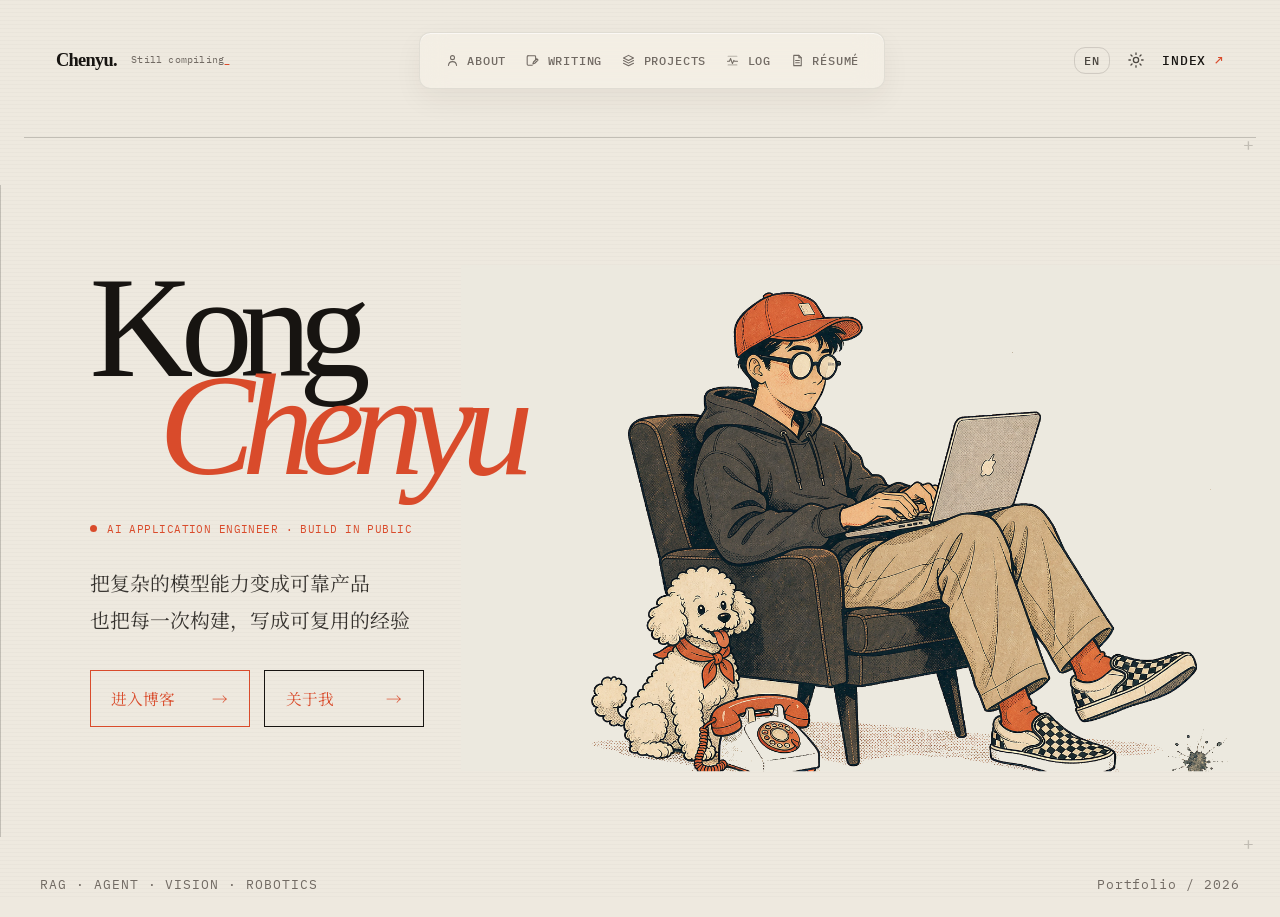
==== index.html @ 991ab4fb "feat: move avatar to home, unify hero bg, drop particle fx, list all 16 projects - 2D/3D avatar move" ====
<!DOCTYPE html>
<html lang="zh-CN">
<head>
<meta charset="UTF-8">
<meta name="viewport" content="width=device-width">
<meta name="description" content="孔晨宇 的个人技术博客，记录 AI 应用、RAG、Agent 与持续构建。">
<meta name="theme-color" content="#eee9df" media="(prefers-color-scheme: light)">
<meta name="theme-color" content="#171411" media="(prefers-color-scheme: dark)">
<link rel="icon" href="favicon.svg" type="image/svg+xml">
<script>
  (function () {
    var s = null; try { s = localStorage.getItem("vc-theme"); } catch (e) {}
    var t = s || (matchMedia("(prefers-color-scheme: dark)").matches ? "dark" : "light");
    document.documentElement.dataset.theme = t;
  })();
</script>
<link rel="stylesheet" href="assets/css/style.css">
<title>Chenyu Kong's Personal Blog</title>
</head>
<body class="portal-body">
<main id="main-content" class="site-main portal-main">
  <section class="cover" data-cover aria-labelledby="cover-title">
    <header class="cover-header">
      <div class="cover-identity"><a class="cover-logo" href="index.html" aria-label="孔晨宇 封面">Chenyu.</a><span class="nav-status">Still compiling<span class="trace-cursor" aria-hidden="true">_</span></span></div>
      <nav class="cover-nav nav-tray" aria-label="封面导航">
        <a href="about.html"><svg width="15" height="15" viewBox="0 0 24 24" fill="none"><circle cx="12" cy="7.4" r="3.2" stroke="currentColor" stroke-width="1.7"></circle><path d="M5.5 20c.4-4 2.5-6.2 6.5-6.2s6.1 2.2 6.5 6.2" stroke="currentColor" stroke-width="1.7" stroke-linecap="round"></path></svg><span>About</span></a>
        <a href="writing.html"><svg width="15" height="15" viewBox="0 0 24 24" fill="none"><path d="M5 4.5h10.5A1.5 1.5 0 0 1 17 6v4.5" stroke="currentColor" stroke-width="1.7" stroke-linecap="round"></path><path d="M5 4.5A1.5 1.5 0 0 0 3.5 6v12A1.5 1.5 0 0 0 5 19.5h6.5" stroke="currentColor" stroke-width="1.7" stroke-linecap="round"></path><path d="m12.5 17.7 1.1-3.3 5.2-5.2 2 2-5.2 5.2Z" stroke="currentColor" stroke-width="1.7" stroke-linejoin="round"></path></svg><span>Writing</span></a>
        <a href="projects.html"><svg width="15" height="15" viewBox="0 0 24 24" fill="none"><path d="m12 3.8 8 4.1-8 4.1-8-4.1Z" stroke="currentColor" stroke-width="1.7" stroke-linejoin="round"></path><path d="m4 12.1 8 4.1 8-4.1M4 16.3l8 4 8-4" stroke="currentColor" stroke-width="1.7" stroke-linecap="round" stroke-linejoin="round"></path></svg><span>Projects</span></a>
        <a href="log.html"><svg width="15" height="15" viewBox="0 0 24 24" fill="none"><path d="M4 13.2h3.2l1.7-4.4 3 8.2 2.2-5.2 1.2 1.4H20" stroke="currentColor" stroke-width="1.7" stroke-linecap="round" stroke-linejoin="round"></path><path d="M5 5.2h14M5 19h14" stroke="currentColor" stroke-width="1.7" stroke-linecap="round" opacity=".45"></path></svg><span>Log</span></a>
        <a href="resume.html"><svg class="nav-icon" width="18" height="18" viewBox="0 0 24 24" fill="none"><path d="M6 3.8h8.2l3.8 3.8v12.6H6Z" stroke="currentColor" stroke-width="1.7" stroke-linejoin="round"></path><path d="M14.2 3.8v3.8H18M9 12h6M9 15.5h6" stroke="currentColor" stroke-width="1.7" stroke-linecap="round" stroke-linejoin="round"></path></svg><span>Résumé</span></a>
      </nav>
      <div class="cover-tools">
        <button class="lang-toggle" type="button" data-lang-toggle aria-label="切换语言">EN</button>
        <button class="icon-button theme-toggle" type="button" aria-label="切换深色主题" title="切换主题"><svg class="theme-icon-light" width="18" height="18" viewBox="0 0 24 24" fill="none"><circle cx="12" cy="12" r="3.5" stroke="currentColor" stroke-width="1.7"></circle><path d="M12 2.5v2M12 19.5v2M21.5 12h-2M4.5 12h-2M18.72 5.28l-1.42 1.42M6.7 17.3l-1.42 1.42M18.72 18.72l-1.42-1.42M6.7 6.7 5.28 5.28" stroke="currentColor" stroke-width="1.7" stroke-linecap="round"></path></svg><svg class="theme-icon-dark" width="18" height="18" viewBox="0 0 24 24" fill="none"><path d="M20 15.5A8 8 0 0 1 8.5 4 8.2 8.2 0 1 0 20 15.5Z" stroke="currentColor" stroke-width="1.7" stroke-linejoin="round"></path></svg></button>
        <a class="cover-menu" href="home.html">Index <span aria-hidden="true">↗</span></a>
      </div>
    </header>
    <main class="cover-stage">
      <span class="cover-rule rule-left" aria-hidden="true"></span>
      <span class="cover-rule rule-top" aria-hidden="true"></span>
      <span class="cover-cross cross-top" aria-hidden="true">+</span>
      <span class="cover-cross cross-bottom" aria-hidden="true">+</span>
      <div class="cover-copy">
        <h1 id="cover-title">Kong<br><em>Chenyu</em></h1>
        <p class="cover-role"><span aria-hidden="true"></span>AI application engineer · build in public</p>
        <p class="cover-statement"><span data-i18n="cover_statement_1">把复杂的模型能力变成可靠产品</span><br><span data-i18n="cover_statement_2">也把每一次构建，写成可复用的经验</span></p>
        <div class="cover-actions">
          <a class="cover-button cover-button-primary" href="home.html" data-enter><span data-i18n="cover_enter">进入博客</span> <span aria-hidden="true">→</span></a>
          <a class="cover-button" href="about.html"><span data-i18n="cover_about">关于我</span> <span aria-hidden="true">→</span></a>
        </div>
      </div>
      <div class="cover-portrait" aria-hidden="true">
        <img class="portrait-source" src="assets/img/hero-illustration.png" width="1536" height="934" loading="eager" decoding="async" fetchpriority="high" alt="">
      </div>
      <p class="cover-footnote">RAG · AGENT · VISION · ROBOTICS</p>
      <p class="cover-edition">Portfolio / 2026</p>
    </main>
    <div class="cover-transition" aria-hidden="true"></div>
  </section>
</main>
<script src="assets/js/i18n.js"></script>
<script src="assets/js/main.js"></script>
</body>
</html>
---- assets/css/style.css ----
/* ==========================================================================
   Personal Blog — 复刻自 Astro 个人博客（真实 token 精确对齐）
   ========================================================================== */

/* ---------- 字体 ---------- */
@import url('https://fonts.loli.net/css2?family=IBM+Plex+Mono:wght@400;500;700&family=Noto+Serif+SC:wght@400;600;700;900&family=Noto+Sans+SC:wght@400;500;700;900&display=swap');

/* ---------- Design tokens ---------- */
:root {
  color-scheme: light;
  --paper: #eee9df;
  --paper-strong: #f6f1e8;
  --surface: #f6f1e8a8;
  --surface-solid: #f6f1e8;
  --ink: #171411;
  --ink-soft: #4c4741;
  --muted: #716a63;
  --line: #17141124;
  --line-strong: #17141152;
  --signal: #d94b2b;
  --signal-soft: #d94b2b1a;
  --trace: #d94b2b;
  --trace-soft: #d94b2b1f;
  --nav-bg: #eee9dfe0;
  --shadow: 0 24px 70px #30241b1c;
  --shadow-soft: 0 10px 32px #30241b12;
  --font-display: "Source Han Serif SC", "Noto Serif SC", "Noto Serif CJK SC", "Songti SC", "SimSun", serif;
  --font-body: "Source Han Sans SC", "Noto Sans SC", "Noto Sans CJK SC", "PingFang SC", "Microsoft YaHei", sans-serif;
  --font-mono: "IBM Plex Mono", "SFMono-Regular", Consolas, "Courier New", monospace;
  --font-didone: Didot, "Bodoni 72", "Bodoni MT", Georgia, "Times New Roman", serif;
  --max-width: 76rem;
  --content-width: 46rem;
}

[data-theme="dark"] {
  color-scheme: dark;
  --paper: #171411;
  --paper-strong: #201c18;
  --surface: #241f1bb8;
  --surface-solid: #211d19;
  --ink: #eee9df;
  --ink-soft: #d0c7bc;
  --muted: #a69c92;
  --line: #eee9df24;
  --line-strong: #eee9df4d;
  --signal: #ef6748;
  --signal-soft: #ef674821;
  --trace: #ef6748;
  --trace-soft: #ef67481f;
  --nav-bg: #171411e0;
  --shadow: 0 28px 90px #0000004d;
  --shadow-soft: 0 12px 38px #0003;
}

/* ---------- Reset / base ---------- */
*, *::before, *::after { box-sizing: border-box; margin: 0; padding: 0; }
html { scroll-behavior: smooth; }
body {
  background: var(--paper);
  color: var(--ink);
  font-family: var(--font-body);
  font-size: 16px;
  line-height: 1.7;
  -webkit-font-smoothing: antialiased;
  text-rendering: optimizeLegibility;
  transition: background-color .35s ease, color .35s ease;
}
h1, h2, h3, h4, h5, h6 { font-size: inherit; font-weight: inherit; }
a { color: inherit; text-decoration: none; }
img { max-width: 100%; display: block; }
button { font: inherit; background: none; border: 0; cursor: pointer; color: inherit; }
::selection { background: var(--signal); color: var(--paper-strong); }

.site-shell { width: min(calc(100% - 2.5rem), var(--max-width)); margin-inline: auto; }
.site-main { min-height: 70vh; }

/* 无障碍跳转 */
.skip-link {
  z-index: 100; color: var(--paper-strong); background: var(--ink);
  border-radius: 999px; padding: .65rem .9rem; position: fixed; top: .75rem; left: .75rem;
  transform: translateY(-160%);
}
.skip-link:focus { transform: translateY(0); }

/* ---------- 关键帧动画 ---------- */
@keyframes cursor-blink { 50% { opacity: 0; } }
@keyframes journal-pulse { 50% { box-shadow: 0 0 0 .35rem var(--signal-soft); } }
@keyframes search-materialize { 0% { opacity: 0; transform: translateY(-.75rem) scale(.985); } }
@keyframes search-backdrop-in { 0% { opacity: 0; } }
@keyframes trace-flow { to { stroke-dashoffset: -1px; } }

.trace-cursor { color: var(--trace); animation: 1.1s steps(2, jump-none) infinite cursor-blink; }
.status-dot { background: var(--trace); width: .45rem; height: .45rem; box-shadow: 0 0 0 .28rem var(--trace-soft); border-radius: 50%; }

/* ==========================================================================
   头部导航
   ========================================================================== */
.site-header {
  z-index: 40; padding: .8rem 0; position: sticky; top: 0;
  background: var(--nav-bg);
  backdrop-filter: blur(18px) saturate(150%);
  -webkit-backdrop-filter: blur(18px) saturate(150%);
  border-bottom: 1px solid var(--line);
}
.header-inner { display: flex; align-items: center; justify-content: space-between; gap: 1rem; }

.brand { display: flex; align-items: center; gap: 0; min-width: 0; }
.brand-name {
  color: var(--ink); letter-spacing: -.04em; font-family: Georgia, "Times New Roman", serif;
  font-size: 1.15rem; font-weight: 700; white-space: nowrap;
}
.brand-name .dot { color: var(--signal); }
.brand-meta { border-left: 1px solid var(--line-strong); gap: .08rem; padding-left: .9rem; display: grid; min-width: 0; }
.brand-role { color: var(--ink-soft); font-family: var(--font-mono); font-size: .6rem; letter-spacing: .08em; text-transform: uppercase; }
.nav-status { color: var(--muted); font-family: var(--font-mono); font-size: .62rem; letter-spacing: .02em; }

.nav-tray {
  backdrop-filter: blur(14px) saturate(120%);
  background: #f6f1e8a8;
  border: 1px solid #17141114;
  border-radius: 1.05rem;
  padding: .32rem;
  box-shadow: 0 .65rem 1.8rem #30241b0e, inset 0 1px #ffffff94;
  display: flex;
}
[data-theme="dark"] .nav-tray { background: #201c18c2; border-color: #eee9df14; box-shadow: 0 .75rem 2rem #00000038, inset 0 1px #eee9df0a; }

.desktop-nav { font-family: var(--font-mono); letter-spacing: .065em; text-transform: uppercase; font-size: .9rem; font-weight: 500; }
.desktop-nav a {
  color: var(--ink-soft); border-radius: .65rem; padding: .55rem .68rem; font-size: .8rem;
  line-height: 1; transition: color .18s, background .18s;
  display: inline-flex; align-items: center; gap: .45rem;
}
.desktop-nav a svg { width: 15px; height: 15px; }
.desktop-nav a:hover, .desktop-nav a[aria-current="page"] { color: var(--ink); background: var(--signal-soft); }
[data-theme="dark"] .desktop-nav a:hover, [data-theme="dark"] .desktop-nav a[aria-current="page"] { background: #eee9df14; }

.header-actions { display: flex; align-items: center; gap: .45rem; }
.icon-button {
  width: 2.35rem; height: 2.35rem; color: var(--ink-soft); cursor: pointer; background: 0 0;
  border: 0; border-radius: .72rem; place-items: center; padding: 0;
  transition: color .18s, background .18s, transform .12s; display: grid;
}
.icon-button:hover { color: var(--signal); }
.icon-button:active { transform: scale(.93); }
.icon-button svg { width: 18px; height: 18px; }
.theme-toggle .theme-icon-dark { display: none; }
[data-theme="dark"] .theme-toggle .theme-icon-light { display: none; }
[data-theme="dark"] .theme-toggle .theme-icon-dark { display: block; }

.resume-link {
  color: var(--paper-strong); background: var(--ink); font-family: var(--font-mono);
  border-radius: .7rem; padding: .55rem .78rem; font-size: .72rem; line-height: 1;
  transition: background .18s, transform .12s; white-space: nowrap;
}
.resume-link:hover { transform: translateY(-1px); }
.resume-link .arr { color: var(--signal); }

/* 移动端菜单 */
.mobile-menu { display: none; position: relative; }
.mobile-menu summary {
  width: 2.75rem; height: 2.75rem; color: var(--ink-soft); cursor: pointer;
  border-radius: .72rem; place-items: center; list-style: none; display: grid;
}
.mobile-menu summary::-webkit-details-marker { display: none; }
.mobile-menu nav {
  border: 1px solid var(--line); background: var(--paper-strong); border-radius: 1rem;
  gap: .2rem; width: 13rem; padding: .55rem; display: grid;
  position: absolute; top: calc(100% + .8rem); right: 0; box-shadow: var(--shadow);
  backdrop-filter: blur(24px) saturate(115%);
}
.mobile-menu nav a { color: var(--ink-soft); border-radius: .6rem; padding: .7rem .8rem; font-size: .84rem; font-family: var(--font-mono); }
.mobile-menu nav a:hover, .mobile-menu nav a[aria-current="page"] { color: var(--signal); background: var(--signal-soft); }

/* ==========================================================================
   封面页（首页 /）
   ========================================================================== */
.cover {
  --cover-paper: #eee9df; --cover-ink: #171411; --cover-muted: #716a63;
  --cover-line: #17141133; --cover-accent: #d94b2b;
  background: repeating-linear-gradient(0deg, #17141105 0 1px, transparent 1px 4px), var(--cover-paper);
  position: relative; min-height: calc(100vh - 4rem); overflow: hidden;
  transition: opacity .52s cubic-bezier(.2,.78,.2,1), transform .52s cubic-bezier(.2,.78,.2,1);
}
[data-theme="dark"] .cover {
  --cover-paper: #171411; --cover-ink: #eee9df; --cover-muted: #a89f95;
  --cover-line: #eee9df33; --cover-accent: #ef6748;
  background: repeating-linear-gradient(0deg, #eee9df05 0 1px, transparent 1px 4px), var(--cover-paper);
}
.cover.is-leaving { pointer-events: none; }
.cover-transition { z-index: 100; pointer-events: none; background: var(--cover-paper); position: fixed; inset: 0; transform: translateY(100%); }
.cover.is-leaving .cover-transition { transition: transform .5s cubic-bezier(.76, 0, .24, 1); transform: translateY(0); }
.cover.is-leaving .cover-copy, .cover.is-leaving .cover-portrait { opacity: .55; transition: opacity .26s, transform .4s cubic-bezier(.2, .8, .2, 1); transform: translateY(-.4rem); }
.cover.is-leaving .cover-portrait { transform: translateY(calc(-47% - .4rem)); }

.cover-header {
  max-width: var(--max-width); margin: 0 auto; padding: 2rem 1.5rem 0;
  display: flex; align-items: center; justify-content: space-between; gap: 1.5rem;
}
.cover-identity { display: flex; align-items: center; gap: .9rem; }
.cover-logo { letter-spacing: -.04em; font-family: Georgia, "Times New Roman", serif; font-size: 1.15rem; font-weight: 700; }
.cover-logo .dot { color: var(--cover-accent); }
.cover-nav { font-family: var(--font-mono); }
.cover-nav.nav-tray { min-height: 2.75rem; color: var(--cover-muted); border-radius: .72rem; padding: .55rem clamp(.72rem, 1.2vw, 1rem); }
.cover-nav a {
  color: var(--cover-muted); border-radius: .6rem; padding: .5rem .6rem; font-size: .78rem;
  letter-spacing: .065em; text-transform: uppercase; font-weight: 500;
  display: inline-flex; align-items: center; gap: .45rem; transition: color .16s;
}
.cover-nav a:hover { color: var(--cover-accent); }
.cover-nav .nav-icon { width: 15px; height: 15px; }

.cover-tools { display: flex; align-items: center; gap: .45rem; }
.cover-menu { color: var(--cover-ink); font-family: var(--font-mono); font-size: .8rem; letter-spacing: .065em; text-transform: uppercase; font-weight: 500; }
.cover-menu span { color: var(--cover-accent); }

.cover-stage {
  isolation: isolate; grid-template-columns: minmax(0, .9fr) minmax(26rem, 1.1fr); align-items: center;
  min-height: calc(100svh - 4.5rem); padding: clamp(2.5rem, 5vh, 4.5rem) clamp(1.25rem, 7vw, 7rem);
  display: grid; position: relative;
}

/* 装饰线 + 十字 */
.cover-rule { position: absolute; background: var(--cover-line); }
.cover-rule.rule-left { left: 0; top: 6rem; bottom: 5rem; width: 1px; }
.cover-rule.rule-top { top: 3rem; left: 1.5rem; right: 1.5rem; height: 1px; }
.cover-cross { position: absolute; color: var(--cover-line); font-family: var(--font-mono); font-size: 1.1rem; }
.cover-cross.cross-top { top: 2.6rem; right: 1.6rem; }
.cover-cross.cross-bottom { bottom: 3.6rem; right: 1.6rem; }

.cover-copy { position: relative; z-index: 2; }
.cover-copy h1 {
  letter-spacing: -.09em; margin: 0; font-family: var(--font-didone);
  font-size: clamp(5.5rem, 18vw, 9rem); font-weight: 400; line-height: .68;
}
.cover-copy h1 em { color: var(--cover-accent); margin-left: .48em; font-style: italic; font-weight: 400; display: inline-block; }
.cover-role {
  color: var(--cover-accent); font-family: var(--font-mono); letter-spacing: .04em; text-transform: uppercase;
  align-items: center; gap: .65rem; margin: clamp(2.5rem, 5vh, 4rem) 0 0;
  font-size: clamp(.58rem, .85vw, .72rem); display: flex;
}
.cover-role span { width: .45rem; height: .45rem; background: currentColor; border-radius: 50%; }
.cover-statement { color: var(--cover-ink); opacity: .86; font-family: var(--font-display); margin: clamp(1.4rem, 3vh, 2.25rem) 0 0; font-size: clamp(1.05rem, 1.55vw, 1.45rem); line-height: 1.85; }
.cover-actions { gap: .9rem; margin-top: clamp(1.6rem, 3.5vh, 2.5rem); display: flex; }
.cover-button {
  border: 1px solid var(--cover-ink); justify-content: space-between; align-items: center;
  gap: 1.5rem; min-width: 10rem; min-height: 3.55rem; padding: 0 1.3rem; display: inline-flex;
  font-family: var(--font-display); font-size: .98rem; transition: color .18s, background .18s, border-color .18s;
}
.cover-button span { color: var(--cover-accent); }
.cover-button-primary { border-color: var(--cover-accent); }
.cover-button:hover { background: var(--cover-accent); color: #fff; border-color: var(--cover-accent); }
.cover-button:hover span { color: #fff; }

.cover-portrait { z-index: 1; width: min(65vw, 74rem); position: absolute; top: 50%; right: -1%; transform: translateY(-47%); }
.portrait-2d { position: relative; }
.portrait-source { width: 100%; height: auto; display: block; }
.portrait-canvas { position: absolute; inset: 0; width: 100%; height: 100%; pointer-events: none; }

/* 3D 模式：9 帧角度序列堆叠 + 交叉淡入 */
.portrait-3d { position: relative; aspect-ratio: 1 / 1; display: none; }
.portrait-3d img { position: absolute; inset: 0; width: 100%; height: 100%; object-fit: contain; opacity: 0; mix-blend-mode: multiply; will-change: opacity, transform; }
[data-portrait].mode-3d .portrait-2d { display: none; }
[data-portrait].mode-3d .portrait-3d { display: block; }

/* 2D / 3D 切换按钮 */
.portrait-mode { position: absolute; top: -2.4rem; right: 0; display: flex; gap: .3rem; z-index: 6; }
.mode-btn {
  font-family: var(--font-mono); font-size: .68rem; letter-spacing: .08em; text-transform: uppercase;
  color: var(--muted); background: color-mix(in srgb, var(--paper-strong) 78%, transparent);
  border: 1px solid var(--line); border-radius: .5rem; padding: .34rem .62rem; cursor: pointer;
  backdrop-filter: blur(8px); transition: color .18s, background .18s, border-color .18s;
}
.mode-btn:hover { color: var(--signal); border-color: var(--signal); }
.mode-btn.is-active { color: var(--paper); background: var(--ink); border-color: var(--ink); }

[data-theme="dark"] .portrait-source, [data-theme="dark"] .portrait-3d img {
  filter: invert() hue-rotate(180deg) brightness(.94) saturate(.9); mix-blend-mode: screen;
}
[data-theme="dark"] .portrait-canvas {
  filter: invert() hue-rotate(180deg) brightness(.94) saturate(.9);
}

.cover-footnote {
  color: var(--cover-muted); font-family: var(--font-mono); letter-spacing: .075em; margin: 0;
  font-size: .8rem; position: absolute; bottom: 1.3rem; left: 2.5rem;
}
.cover-edition {
  color: var(--cover-muted); font-family: var(--font-mono); letter-spacing: .075em; margin: 0;
  font-size: .8rem; position: absolute; bottom: 1.3rem; right: 2.5rem;
}

/* ==========================================================================
   页面标题区（子页通用）
   ========================================================================== */
.page-hero { padding: 7rem 0 4rem; border-bottom: 1px solid var(--line-strong); }
.eyebrow {
  color: var(--ink-soft); font-family: var(--font-mono); letter-spacing: .08em; text-transform: uppercase;
  align-items: center; gap: .55rem; margin: 0; font-size: .75rem; font-weight: 500; display: inline-flex;
}
.eyebrow::before { content: ""; width: 1.4rem; height: 1px; background: var(--signal); }
.page-hero h1 {
  max-width: 15ch; letter-spacing: -.065em; margin: 1rem 0 1.5rem;
  font-family: var(--font-didone); font-weight: 400; font-size: clamp(3.5rem, 7.6vw, 7.25rem); line-height: .95;
}
.page-hero > p:last-child { max-width: 46rem; font-family: var(--font-display); font-size: clamp(1.05rem, 1.8vw, 1.35rem); line-height: 1.8; color: var(--ink-soft); }

.content-header h1 {
  max-width: 16ch; letter-spacing: -.065em; margin: 1rem 0 1.5rem;
  font-family: var(--font-didone); font-weight: 400; font-size: clamp(3.25rem, 7vw, 6.8rem); line-height: .96;
}

/* ==========================================================================
   列表区 / 筛选栏
   ========================================================================== */
.listing-section { padding: 3rem 0 7rem; }
.filter-bar { border-bottom: 1px solid var(--line-strong); flex-wrap: wrap; gap: 0; margin-bottom: 2.5rem; display: flex; }
.filter-button {
  border: 0; border-right: 1px solid var(--line); min-height: 2.75rem; color: var(--ink-soft);
  font-family: var(--font-mono); cursor: pointer; background: 0 0; letter-spacing: .04em;
  padding: .75rem 1rem; font-size: .7rem; transition: color .18s, background .18s;
}
.filter-button:hover, .filter-button[aria-pressed="true"] { color: var(--paper); background: var(--ink); }

/* 文章列表 */
.post-list { border-top: 1px solid var(--line-strong); }
.post-card {
  border-bottom: 1px solid var(--line); grid-template-columns: 8rem minmax(0, 1fr) auto;
  align-items: start; gap: 2rem; padding: 2rem 0; transition: padding .22s, border-color .22s, background-color .22s; display: grid;
}
.post-card:hover { border-color: var(--signal); padding-left: .7rem; padding-right: .7rem; background: var(--signal-soft); }
.post-date { color: var(--muted); font-family: var(--font-mono); font-size: .7rem; }
.post-card h3 {
  font-family: var(--font-didone); letter-spacing: -.025em; margin: -.2rem 0 .55rem;
  font-size: clamp(1.55rem, 2.8vw, 2.6rem); font-weight: 400; line-height: 1.12;
}
.post-card p { max-width: 46rem; color: var(--ink-soft); margin: 0 0 1rem; font-size: .92rem; line-height: 1.8; }
.post-arrow {
  border: 1px solid var(--line); width: 2.4rem; height: 2.4rem; color: var(--signal); border-radius: 50%;
  place-items: center; transition: color .18s, background .18s, transform .18s; display: grid;
}
.post-card:hover .post-arrow { color: var(--paper-strong); background: var(--signal); transform: rotate(-12deg); }
.post-arrow svg { width: 14px; height: 14px; }

.tag {
  border: 1px solid var(--line); color: var(--ink-soft); background: var(--surface-solid);
  border-radius: 999px; padding: .34rem .55rem; font-family: var(--font-mono); font-size: .68rem; line-height: 1.2;
}
.tags { flex-wrap: wrap; gap: .45rem; margin: 0; padding: 0; list-style: none; display: flex; }

/* 项目卡片（project-listing） */
.project-listing { display: grid; grid-template-columns: repeat(2, minmax(0, 1fr)); gap: 1.25rem; }
.project-card {
  border: 1px solid var(--line); background: var(--surface); min-height: 28rem; box-shadow: var(--shadow-soft);
  backdrop-filter: blur(16px) saturate(140%); border-radius: 1.6rem; flex-direction: column;
  justify-content: space-between; padding: clamp(1.5rem, 3vw, 2.4rem);
  transition: border-color .22s, transform .26s cubic-bezier(.2,.8,.2,1), box-shadow .22s; display: flex; position: relative; overflow: hidden;
}
.project-card:hover { transform: translateY(-4px); border-color: var(--signal); box-shadow: var(--shadow); }
.project-meta {
  z-index: 1; color: var(--muted); font-family: var(--font-mono); justify-content: space-between;
  align-items: center; gap: 1rem; font-size: .66rem; display: flex; position: relative; letter-spacing: .06em; text-transform: uppercase;
}
.project-card h3 {
  z-index: 1; max-width: 16ch; font-family: var(--font-didone); letter-spacing: -.04em; margin: 3.5rem 0 1rem;
  font-size: clamp(2rem, 3.8vw, 3.8rem); font-weight: 400; line-height: 1.02; position: relative;
}
.project-desc { color: var(--ink-soft); font-size: .92rem; line-height: 1.8; max-width: 44ch; }
.metric { display: flex; align-items: baseline; gap: .5rem; margin-top: 1.5rem; }
.metric strong { color: var(--signal); font-family: Georgia, serif; font-size: 1.25rem; font-weight: 600; }
.metric span { color: var(--muted); font-family: var(--font-mono); font-size: .62rem; letter-spacing: .08em; text-transform: uppercase; }

/* ==========================================================================
   Log 时间线
   ========================================================================== */
.timeline-entry { border-bottom: 1px solid var(--line); grid-template-columns: 10rem minmax(0, 1fr); gap: 2rem; padding: 2rem 0; display: grid; }
.timeline-entry h3, .timeline-entry p { grid-column: 2; }
.timeline-entry h3 { font-family: var(--font-didone); margin: 0; font-size: clamp(1.6rem, 3vw, 2.75rem); font-weight: 400; line-height: 1.2; }
.timeline-entry p { color: var(--ink-soft); margin-top: .6rem; font-size: .92rem; line-height: 1.8; max-width: 46rem; }
.timeline-date { color: var(--signal); font-family: var(--font-mono); font-size: .7rem; letter-spacing: .04em; padding-top: .3rem; }
.timeline-date .type { color: var(--muted); }

/* ==========================================================================
   About
   ========================================================================== */
.about-layout { grid-template-columns: minmax(18rem, .72fr) minmax(0, 1.28fr); align-items: start; gap: clamp(3rem, 8vw, 7rem); display: grid; padding: 5rem 0 7rem; }
.about-statement { position: relative; top: 0; padding: 2.25rem 0; border-top: 1px solid var(--line-strong); border-bottom: 1px solid var(--line-strong); }
.about-monogram {
  color: var(--signal); font-family: var(--font-didone); letter-spacing: -.12em; margin-bottom: 2.8rem;
  font-size: clamp(4rem, 10vw, 7rem); font-weight: 400; line-height: .8; display: block;
}
.about-statement p { color: var(--ink); font-family: var(--font-display); margin: 0; font-size: 1.3rem; line-height: 1.65; }
.about-prose h2 {
  font-family: var(--font-didone); font-weight: 400; letter-spacing: -.04em; margin: 0 0 1rem;
  font-size: clamp(1.65rem, 2.5vw, 2.25rem); line-height: 1.2; border-top: 1px solid var(--line); padding-top: 1.2rem;
}
.about-prose h2:first-child { border-top: 0; padding-top: 0; }
.about-prose p { color: var(--ink-soft); font-size: .95rem; line-height: 1.9; margin: 0 0 1.6rem; }
.about-prose p strong { color: var(--ink); font-weight: 600; }
.button-row { display: flex; flex-wrap: wrap; gap: .7rem; margin-top: 1.8rem; }
.btn-solid {
  font-family: var(--font-mono); font-size: .8rem; letter-spacing: .04em; padding: .75rem 1.2rem;
  background: var(--ink); color: var(--paper-strong); border-radius: .7rem; transition: opacity .18s, transform .12s;
}
.btn-solid:hover { opacity: .85; transform: translateY(-1px); }
.btn-line {
  font-family: var(--font-mono); font-size: .8rem; letter-spacing: .04em; padding: .75rem 1.2rem;
  border: 1px solid var(--line-strong); color: var(--signal); border-radius: .7rem; transition: border-color .18s, transform .12s;
}
.btn-line:hover { border-color: var(--signal); transform: translateY(-1px); }

/* ==========================================================================
   Resume
   ========================================================================== */
.resume-hero h1 {
  letter-spacing: -.065em; margin: 1rem 0 0; font-family: var(--font-didone); font-weight: 400;
  font-size: clamp(3.5rem, 9vw, 7.5rem); line-height: .94;
}
.resume-role-row { display: flex; justify-content: space-between; align-items: flex-end; gap: 2rem; margin-top: 1.6rem; }
.resume-role { color: var(--signal); font-family: var(--font-mono); letter-spacing: .12em; font-size: .82rem; font-weight: 500; text-transform: uppercase; }
.resume-contact { text-align: right; font-family: var(--font-mono); font-size: .72rem; color: var(--muted); line-height: 2; }
.resume-contact a:hover { color: var(--signal); }
.resume-layout { grid-template-columns: 16rem minmax(0, 1fr); gap: clamp(3rem, 7vw, 6rem); display: grid; padding: 4rem 0 7rem; align-items: start; }
.resume-layout aside { position: sticky; top: 6rem; }
.resume-layout aside h2 {
  color: var(--muted); font-family: var(--font-mono); letter-spacing: .08em; text-transform: uppercase;
  margin: 0 0 .7rem; font-size: .68rem; font-weight: 500;
}
.resume-side-block { border-top: 1px solid var(--line); padding: 1.2rem 0; }
.resume-side-block:first-child { border-top: 0; padding-top: 0; }
.resume-side-block p { font-size: .85rem; line-height: 1.9; color: var(--ink-soft); }
.tag-cloud { display: flex; flex-wrap: wrap; gap: .4rem .9rem; }
.tag-cloud span { font-family: var(--font-mono); font-size: .7rem; color: var(--signal); }
.resume-main > section > h2 {
  max-width: 18ch; letter-spacing: -.04em; margin: 1.2rem 0; font-family: var(--font-didone); font-weight: 400;
  font-size: clamp(1.8rem, 4vw, 3rem); line-height: 1.2;
}
.resume-section { margin-bottom: 3.5rem; }
.resume-profile-big {
  font-family: var(--font-display); font-weight: 600; letter-spacing: -.01em;
  font-size: clamp(1.6rem, 2.6vw, 2.3rem); line-height: 1.55; margin-bottom: 1rem;
}
.resume-profile-sub { color: var(--ink-soft); font-size: .95rem; line-height: 1.9; max-width: 60ch; }
.resume-item { border-top: 1px solid var(--line); padding: 1.4rem 0; }
.resume-item h3 { font-family: var(--font-didone); font-weight: 400; font-size: 1.55rem; margin-bottom: .6rem; }
.resume-item p { color: var(--ink-soft); font-size: .9rem; line-height: 1.9; max-width: 60ch; }
.text-link { color: var(--ink); font-family: var(--font-mono); align-items: center; gap: .55rem; font-size: .78rem; display: inline-flex; margin-top: .8rem; }
.text-link::after { content: "↗"; color: var(--signal); transition: transform .18s; }
.text-link:hover::after { transform: translate(.18rem, -.18rem); }

/* ==========================================================================
   编辑杂志首页（/home）
   ========================================================================== */
.editorial-hero { border-bottom: 1px solid var(--line-strong); padding-top: clamp(2.2rem, 5vw, 4.5rem); }
.editorial-kicker {
  border-bottom: 1px solid var(--line-strong); color: var(--muted); font-family: var(--font-mono);
  letter-spacing: .08em; text-transform: uppercase; grid-template-columns: 1fr auto 1fr; gap: 1rem;
  padding-bottom: .85rem; font-size: .66rem; display: grid;
}
.editorial-kicker span:nth-child(2) { color: var(--signal); }
.editorial-kicker span:last-child { text-align: right; }
.editorial-hero-grid { grid-template-columns: minmax(0, 1.45fr) minmax(18rem, .55fr); display: grid; }
.editorial-intro { padding: clamp(4rem, 9vw, 8rem) clamp(2.5rem, 6vw, 6rem) clamp(4rem, 8vw, 7rem) 0; }
.editorial-intro h1 {
  letter-spacing: -.075em; max-width: 10ch; margin: 1.5rem 0 0; font-family: var(--font-didone);
  font-size: clamp(4rem, 9.5vw, 9.5rem); font-weight: 400; line-height: .83;
}
.editorial-intro h1 em { color: var(--signal); margin-left: .28em; font-weight: 400; display: inline-block; }
.editorial-deck { max-width: 37rem; color: var(--ink-soft); font-family: var(--font-display); margin: clamp(2.5rem, 5vw, 4rem) 0 0; font-size: clamp(1.12rem, 1.7vw, 1.45rem); line-height: 1.9; }
.editorial-actions { flex-wrap: wrap; gap: .7rem; margin-top: 2.2rem; display: flex; }
.editorial-actions a {
  border: 1px solid var(--line-strong); justify-content: space-between; align-items: center; gap: 1.25rem;
  min-width: 10rem; min-height: 3.25rem; padding: 0 1rem; font-size: .84rem; font-family: var(--font-display);
  transition: color .18s, background .18s; display: inline-flex;
}
.editorial-actions a:first-child { border-color: var(--signal); }
.editorial-actions a:hover { color: var(--paper); background: var(--ink); }
.editorial-actions a span { color: var(--signal); }
.editorial-index {
  border-left: 1px solid var(--line-strong); flex-direction: column; justify-content: space-between;
  padding: clamp(3rem, 6vw, 5rem) 0 clamp(3rem, 6vw, 5rem) clamp(2rem, 4vw, 4rem); display: flex;
}
.editorial-index ol { margin: 2.5rem 0; padding: 0; list-style: none; }
.editorial-index li { border-bottom: 1px solid var(--line); grid-template-columns: 2rem 1fr; padding: 1rem 0; display: grid; }
.editorial-index li > span { color: var(--signal); font-family: var(--font-mono); font-size: .66rem; }
.editorial-index strong { font-family: Georgia, serif; font-size: 1.05rem; font-weight: 600; }
.editorial-index small { color: var(--muted); grid-column: 2; font-size: .76rem; }
.editorial-now { color: var(--muted); align-items: center; gap: .6rem; margin: 0; font-size: .74rem; display: flex; }
.editorial-now span { background: var(--signal); border-radius: 50%; width: .42rem; height: .42rem; animation: 2s ease-in-out infinite journal-pulse; }

.profile-hero-grid { grid-template-columns: minmax(0, 1.45fr) minmax(18rem, .55fr); display: grid; }
.profile-intro { padding: clamp(3rem, 7vw, 6rem) clamp(2rem, 5vw, 5rem) clamp(3rem, 7vw, 6rem) 0; }
.profile-intro h1 { letter-spacing: -.075em; margin: .8rem 0 0; font-family: var(--font-didone); font-size: clamp(5rem, 9vw, 9rem); font-weight: 400; line-height: .73; }
.profile-intro h1 em { color: var(--signal); font-weight: 400; }
.profile-role { color: var(--signal); font-family: var(--font-mono); letter-spacing: .12em; margin-top: 2rem; font-size: .82rem; }
.profile-bio { color: var(--ink-soft); max-width: 34rem; margin-top: 1.4rem; font-size: .95rem; line-height: 1.9; }
.profile-facts { border-top: 1px solid var(--line-strong); border-bottom: 1px solid var(--line-strong); grid-template-columns: .75fr 1.35fr .8fr; max-width: 46rem; margin: clamp(1.4rem, 3vh, 2rem) 0 0; display: grid; }
.profile-facts > div { padding: 1rem 1rem 1rem 0; }
.profile-facts > div + div { border-left: 1px solid var(--line); padding-left: 1.2rem; }
.profile-facts dt { color: var(--signal); font-family: var(--font-mono); letter-spacing: .08em; text-transform: uppercase; font-size: .58rem; }
.profile-facts dd { overflow-wrap: anywhere; color: var(--ink-soft); margin: .28rem 0 0; font-size: .72rem; line-height: 1.5; }
.profile-portrait { padding: 2rem 0; display: flex; flex-direction: column; align-items: center; justify-content: center; gap: 1rem; }
.profile-portrait-frame {
  aspect-ratio: 4/5; border: 1px solid var(--line-strong); background: var(--paper-strong);
  align-self: center; width: min(100%, 28rem); position: relative; overflow: hidden;
}
.profile-portrait-frame img { width: 100%; height: 100%; object-fit: cover; mix-blend-mode: multiply; }
[data-theme="dark"] .profile-portrait-frame img { mix-blend-mode: screen; filter: invert() hue-rotate(180deg) brightness(.94) saturate(.9); }
.profile-pixel-field {
  position: absolute; inset: 0; pointer-events: none; opacity: 0;
  background-image: radial-gradient(var(--signal) .7px, transparent .8px); background-size: 7px 7px;
}
.profile-portrait figcaption { width: min(100%, 28rem); display: flex; justify-content: space-between; font-family: var(--font-mono); font-size: .64rem; color: var(--muted); letter-spacing: .08em; text-transform: uppercase; }

.editorial-section { border-bottom: 1px solid var(--line-strong); padding: clamp(5rem, 10vw, 9rem) 0; }
.editorial-section-head {
  grid-template-columns: minmax(15rem, 1fr) minmax(18rem, .75fr) auto; align-items: end; gap: clamp(2rem, 5vw, 5rem);
  margin-bottom: clamp(2.5rem, 5vw, 4.5rem); display: grid;
}
.editorial-section-head h2 { letter-spacing: -.06em; margin: .7rem 0 0; font-family: var(--font-didone); font-size: clamp(3rem, 6vw, 6rem); font-weight:400; line-height: .95; }
.editorial-section-head > p { color: var(--ink-soft); margin: 0; line-height: 1.8; }
.editorial-section-head .text-link { justify-self: end; }
.editorial-projects { border-top: 1px solid var(--line-strong); border-bottom: 1px solid var(--line-strong); grid-template-columns: minmax(0, 1.25fr) minmax(18rem, .75fr); display: grid; }
.editorial-projects .project-card {
  border: 0; border-right: 1px solid var(--line-strong); min-height: 34rem; box-shadow: none; backdrop-filter: none;
  background: 0 0; border-radius: 0; padding: clamp(2rem, 4vw, 3.5rem); transform: none;
}
.editorial-projects .project-card:last-child { border-right: 0; }
.editorial-projects .project-card:hover { background: var(--signal-soft); }
.editorial-projects .project-card::after {
  content: ""; background-image: radial-gradient(var(--signal) .7px, transparent .8px); width: 11rem; height: 11rem;
  opacity: .13; background-size: 7px 7px; position: absolute; bottom: -2rem; right: -2rem; transform: rotate(-8deg);
}
.editorial-projects .project-card h3 { max-width: 14ch; margin-top: 5rem; font-size: clamp(2.2rem, 4.2vw, 4.4rem); line-height: 1; }
.editorial-projects .metric strong { color: var(--signal); font-family: Georgia, serif; font-size: 1.25rem; }
.editorial-post-list .post-card { grid-template-columns: 9rem minmax(0, 1fr) auto; gap: clamp(1.5rem, 4vw, 4rem); padding: 2.5rem 0; }
.editorial-post-list .post-card:hover { border-color: var(--signal); background: var(--signal-soft); padding-left: 1rem; padding-right: 1rem; }
.editorial-post-list .post-card h3 { font-size: clamp(1.65rem, 3vw, 2.75rem); line-height: 1.12; }

.editorial-closing { grid-template-columns: minmax(0, 1.15fr) minmax(20rem, .85fr); padding-top: clamp(5rem, 9vw, 8rem); padding-bottom: clamp(5rem, 9vw, 8rem); display: grid; }
.closing-log > h2 { letter-spacing: -.055em; max-width: 15ch; margin: 1.2rem 0 3.5rem; font-family: var(--font-didone); font-size: clamp(2.5rem, 5vw, 5rem); font-weight: 400; line-height: 1.02; }
.closing-log time { color: var(--signal); font-family: var(--font-mono); font-size: .68rem; }
.closing-log h3 { margin: .65rem 0; font-family: Georgia, serif; font-size: 1.4rem; font-weight: 600; }
.closing-log h3 a:hover { color: var(--signal); }
.closing-log p { color: var(--ink-soft); font-size: .9rem; line-height: 1.8; max-width: 40ch; }
.closing-log > .text-link { margin-top: 1.5rem; }
.closing-note { border-left: 1px solid var(--line-strong); padding-left: clamp(2rem, 5vw, 5rem); }
.closing-number { color: var(--signal); letter-spacing: -.08em; font-family: var(--font-didone); font-size: clamp(4rem, 8vw, 8rem); line-height: .68; display: block; }
.closing-note p { color: var(--ink-soft); font-size: .95rem; line-height: 1.9; margin-top: 1.4rem; max-width: 32ch; }

/* ==========================================================================
   搜索弹窗
   ========================================================================== */
.search-dialog {
  border: 1px solid var(--line-strong); width: min(100% - 2rem, 48rem); max-height: min(100svh - 3rem, 46rem);
  color: var(--ink); background: repeating-linear-gradient(0deg, #17141103 0 1px, transparent 1px 4px), var(--paper-strong);
  transform-origin: 50% 0; border-radius: 1.5rem; margin: clamp(1.5rem, 8svh, 5.5rem) auto auto; padding: 0;
  overflow: hidden; box-shadow: 0 2rem 7rem #17141157; position: relative;
}
.search-dialog[open] { animation: .26s cubic-bezier(.2,.78,.2,1) both search-materialize; display: grid; }
.search-dialog::before { z-index: 2; background: var(--signal); content: ""; height: 3px; position: absolute; top: 0; left: 1.5rem; right: 1.5rem; }
.search-dialog::backdrop { backdrop-filter: blur(12px) saturate(80%); background: #17141180; animation: .22s ease-out both search-backdrop-in; }
.search-topbar { border-bottom: 1px solid var(--line); align-items: center; gap: 1rem; min-height: 3.75rem; padding: .7rem 1.25rem; display: flex; }
.search-signal { color: var(--signal); font-family: var(--font-mono); letter-spacing: .08em; text-transform: uppercase; font-size: .67rem; font-weight: 500; align-items: center; gap: .5rem; display: inline-flex; }
.search-signal i { width: .42rem; height: .42rem; box-shadow: 0 0 0 .22rem var(--signal-soft); background: currentColor; border-radius: 50%; }
.search-edition { color: var(--muted); font-family: var(--font-mono); letter-spacing: .08em; text-transform: uppercase; font-size: .67rem; }
.search-close {
  border: 1px solid var(--line); min-height: 2.1rem; color: var(--muted); background: var(--surface);
  font-family: var(--font-mono); letter-spacing: .06em; cursor: pointer; border-radius: .65rem;
  align-items: center; gap: .45rem; padding: .35rem .55rem .35rem .65rem; font-size: .61rem;
  transition: color .16s, border-color .16s, transform .12s; display: inline-flex; margin-left: auto;
}
.search-close:hover { border-color: var(--line-strong); color: var(--ink); }
.search-close:active { transform: scale(.96); }
.search-intro { padding: clamp(1.5rem, 4vw, 2.25rem) 1.5rem 1.1rem; }
.search-intro p { color: var(--signal); font-family: var(--font-mono); letter-spacing: .1em; margin: 0 0 .35rem; font-size: .65rem; font-weight: 500; }
.search-intro h2 { letter-spacing: -.045em; margin: 0; font-family: var(--font-didone); font-size: clamp(2rem, 5vw, 3.15rem); font-weight: 400; line-height: 1; }
.search-field {
  border: 1px solid var(--line-strong); background: var(--surface); cursor: text; border-radius: .85rem;
  grid-template-columns: auto minmax(0, 1fr) auto; align-items: center; gap: .8rem; margin: 0 1.5rem;
  padding: .8rem .95rem; transition: border-color .18s, box-shadow .18s; display: grid; box-shadow: inset 0 1px #ffffff38;
}
.search-field:focus-within { border-color: var(--signal); background: var(--paper-strong); box-shadow: 0 0 0 4px var(--signal-soft); }
.search-field > svg { color: var(--muted); width: 18px; height: 18px; transition: color .18s; }
.search-field:focus-within > svg { color: var(--signal); }
.search-field input { width: 100%; min-width: 0; color: var(--ink); font-family: var(--font-body); background: 0 0; border: 0; outline: 0; padding: 0; font-size: clamp(1rem, 2.5vw, 1.18rem); font-weight: 500; line-height: 1.5; }
.search-field input::placeholder { color: var(--muted); opacity: .78; }
.search-field-mark { color: var(--signal); font-family: var(--font-mono); font-size: 1.15rem; animation: 1s step-end infinite cursor-blink; }
.search-meta { justify-content: space-between; align-items: center; gap: 1rem; min-height: 3rem; padding: .55rem 1.55rem .65rem; display: flex; }
.search-status { color: var(--muted); margin: 0; font-size: .75rem; }
.search-meta > span { color: var(--muted); font-family: var(--font-mono); letter-spacing: .08em; flex: none; font-size: .58rem; }
.search-meta kbd { color: var(--ink-soft); font: inherit; }
.search-results { scrollbar-width: thin; min-height: 0; max-height: 25rem; margin: 0; padding: 0 1.25rem 1.25rem; list-style: none; overflow-y: auto; }
.search-results:not(:empty) { border-top: 1px solid var(--line); }
.search-result a { border-bottom: 1px solid var(--line); grid-template-columns: 2rem minmax(0, 1fr) auto; align-items: start; gap: .85rem; padding: 1rem .3rem; transition: background-color .16s, padding .16s; display: grid; }
.search-result a:hover { background: var(--signal-soft); padding-left: .7rem; padding-right: .7rem; }
.search-result-number { color: var(--signal); font-family: var(--font-mono); letter-spacing: .06em; padding-top: .22rem; font-size: .63rem; }
.search-result strong { font-family: var(--font-display); margin-bottom: .2rem; font-size: 1.05rem; font-weight: 600; line-height: 1.45; display: block; }
.search-result p { color: var(--ink-soft); margin: 0 0 .35rem; font-size: .75rem; line-height: 1.55; }
.search-result small { color: var(--muted); font-family: var(--font-mono); text-overflow: ellipsis; white-space: nowrap; font-size: .58rem; display: block; overflow: hidden; }
.search-result-arrow { color: var(--muted); padding-top: .05rem; font-size: 1rem; transition: color .16s, transform .16s; }
.search-result a:hover .search-result-arrow { color: var(--signal); transform: translate(.12rem, -.12rem); }

/* ==========================================================================
   页脚
   ========================================================================== */
.site-footer { border-top: 1px solid var(--line-strong); padding: 3rem 0; margin-top: 3rem; }
.footer-inner { grid-template-columns: 1fr auto; align-items: end; gap: 2rem; display: grid; }
.footer-mark { font-family: Georgia, serif; margin: 0 0 .35rem; font-size: 1rem; font-weight: 600; }
.footer-mark .mono { font-family: var(--font-mono); font-size: .72rem; color: var(--muted); font-weight: 400; }
.footer-copy { color: var(--muted); margin: 0; font-size: .72rem; }
.footer-links { color: var(--ink-soft); font-family: var(--font-mono); flex-wrap: wrap; justify-content: flex-end; gap: 1rem; font-size: .7rem; display: flex; }
.footer-links a:hover, .footer-links button:hover { color: var(--signal); }

/* ==========================================================================
   响应式
   ========================================================================== */
@media (max-width: 960px) {
  .desktop-nav { display: none; }
  .mobile-menu { display: block; }
  .editorial-hero-grid, .editorial-closing, .profile-hero-grid { grid-template-columns: 1fr; }
  .editorial-intro { padding-right: 0; }
  .editorial-index { border-top: 1px solid var(--line-strong); border-left: 0; padding: 3rem 0; }
  .editorial-section-head { grid-template-columns: 1fr; gap: 1.2rem; }
  .editorial-section-head .text-link { justify-self: start; }
  .editorial-projects, .project-listing { grid-template-columns: 1fr; }
  .editorial-projects .project-card { border-right: 0; border-bottom: 1px solid var(--line-strong); }
  .editorial-projects .project-card:last-child { border-bottom: 0; }
  .about-layout, .resume-layout { grid-template-columns: 1fr; }
  .resume-layout aside { position: static; }
  .cover-nav { display: none; }
}
@media (max-width: 640px) {
  .site-shell { width: min(calc(100% - 1.5rem), var(--max-width)); }
  .brand-meta { padding-left: .55rem; }
  .brand-role { display: none; }
  .cover-copy { padding-left: 1rem; }
  .cover-copy h1 { font-size: clamp(4.8rem, 25vw, 6.8rem); line-height: .73; }
  .cover-copy h1 em { margin-left: .22em; }
  .cover-portrait { width: min(78vw, 20rem); right: auto; left: 50%; top: auto; bottom: 0; transform: translateX(-50%); }
  .portrait-mode { top: -2.2rem; right: 50%; transform: translateX(50%); }
  .cover-footnote { left: 1rem; bottom: .8rem; }
  .cover-edition { right: 1rem; bottom: .8rem; }
  .cover-rule.rule-left { display: none; }
  .post-card { grid-template-columns: 1fr auto; gap: 1rem; }
  .post-date { grid-column: 1 / -1; }
  .post-card:hover { padding-left: 0; padding-right: 0; }
  .timeline-entry { grid-template-columns: 1fr; }
  .timeline-entry h3, .timeline-entry p { grid-column: 1; }
  .page-hero, .content-header { padding-top: 4.5rem; }
  .footer-inner { grid-template-columns: 1fr; }
  .footer-links { justify-content: flex-start; }
  .profile-intro { padding-left: 0; padding-right: 0; }
}

/* ==========================================================================
   Index 页面系列（about / writing / projects / log）
   ========================================================================== */
.index-page { --index-accent: var(--signal); }
.index-page--writing { --index-accent: #e05a3a; }
.index-page--about { --index-accent: #df6b4e; }
[data-theme="dark"] .index-page--writing { --index-accent: #f07a5d; }
[data-theme="dark"] .index-page--about { --index-accent: #f18a70; }
.index-page .eyebrow { color: var(--index-accent); }
.index-page .eyebrow::before { background: var(--index-accent); }

.index-hero {
  border-bottom: 1px solid var(--line-strong);
  grid-template-columns: minmax(16rem, .78fr) minmax(28rem, 1.22fr);
  align-items: end; gap: clamp(2.5rem, 7vw, 7rem); min-height: 21rem;
  padding-top: clamp(3.4rem, 6vw, 5.4rem); padding-bottom: clamp(2.2rem, 4vw, 3.2rem);
  display: grid;
}
.index-hero__title h1 {
  letter-spacing: -.07em; margin: .65rem 0 0; font-family: var(--font-didone);
  font-size: clamp(3.8rem, 6.4vw, 6.6rem); font-weight: 400; line-height: .88;
}
.index-hero__brief > p {
  color: var(--ink-soft); font-family: var(--font-display); margin: 0 0 2rem;
  font-size: clamp(1rem, 1.45vw, 1.2rem); line-height: 1.75;
}
.index-hero__facts { border-top: 1px solid var(--line-strong); border-bottom: 1px solid var(--line); grid-template-columns: repeat(3, minmax(0, 1fr)); margin: 0; display: grid; }
.index-hero__facts > div { padding: .9rem 1rem .9rem 0; }
.index-hero__facts > div + div { border-left: 1px solid var(--line); padding-left: 1.2rem; }
.index-hero__facts dt { color: var(--muted); font-family: var(--font-mono); letter-spacing: .05em; text-transform: uppercase; white-space: nowrap; font-size: .62rem; overflow: hidden; }
.index-hero__facts dd { color: var(--index-accent); white-space: nowrap; margin: .2rem 0 0; font-family: Georgia, serif; font-size: clamp(.95rem, 1.35vw, 1.2rem); }

.timeline { max-width: 52rem; margin-left: auto; position: relative; }

/* 胶囊按钮（about 页 CTA） */
.button {
  border: 1px solid var(--line-strong); min-height: 2.9rem; color: var(--ink); background: var(--surface);
  font-family: var(--font-mono); letter-spacing: .02em; backdrop-filter: blur(18px) saturate(150%); border-radius: 999px;
  justify-content: center; align-items: center; gap: .6rem; padding: .72rem 1.05rem; font-size: .78rem; font-weight: 500;
  transition: border-color .18s, background .18s, color .18s, transform .12s; display: inline-flex;
}
.button:hover { border-color: var(--signal); background: var(--signal-soft); }
.button:active { transform: scale(.97); }
.button.primary { border-color: var(--ink); color: var(--paper-strong); background: var(--ink); }
.button.primary:hover { border-color: var(--signal); background: var(--signal); }
.about-prose .button { backdrop-filter: none; background: 0 0; border-radius: 0; min-height: 3rem; }

/* resume 精确结构 */
.resume-hero { border-bottom: 1px solid var(--line-strong); grid-template-columns: 1fr auto; align-items: end; gap: 2rem; padding: 6rem 0 3rem; display: grid; }
.resume-hero h1 { letter-spacing: -.065em; margin: 1rem 0 0; font-family: var(--font-didone); font-weight: 400; font-size: clamp(3.5rem, 9vw, 7.5rem); line-height: .94; }
.resume-hero .resume-role { margin-top: 1rem; }
.resume-contact { color: var(--ink-soft); font-family: var(--font-mono); justify-items: end; gap: .4rem; font-size: .72rem; display: grid; }
.resume-contact a:hover { color: var(--signal); }
.resume-main .eyebrow { color: var(--signal); }
.resume-main .eyebrow::before { background: var(--signal); }
.resume-project { border-bottom: 1px solid var(--line); padding: 2rem 0; }
.resume-project h3 { font-family: var(--font-didone); font-weight: 400; font-size: 1.55rem; margin-bottom: .6rem; }
.resume-project p { color: var(--ink-soft); font-size: .9rem; line-height: 1.9; max-width: 60ch; }

@media (max-width: 960px) {
  .index-hero { grid-template-columns: 1fr; gap: 2rem; }
  .resume-hero { grid-template-columns: 1fr; }
  .resume-contact { justify-items: start; }
}

/* prose 正文 */
.prose { min-width: 0; color: var(--ink-soft); font-size: 1.02rem; line-height: 1.9; }
.prose ul { margin: 1.15rem 0; padding-left: 1.3rem; }
.prose ul li { margin: .45rem 0; }
.prose ul li::marker { color: var(--signal); }

/* project-card 精确结构（project-listing） */
.project-summary { color: var(--ink-soft); font-size: .92rem; line-height: 1.8; max-width: 44ch; }
.project-footer { display: flex; justify-content: space-between; align-items: flex-end; gap: 1rem; margin-top: 2rem; }
.metric-row { display: flex; gap: 2rem; }
.project-card .metric { display: inline-flex; align-items: baseline; gap: .45rem; margin-top: 0; }
.project-card .metric strong { font-size: 1.35rem; }
.project-card .post-arrow { color: var(--signal); border-radius: 0; width: auto; height: auto; border: 0; font-size: 1.35rem; display: block; }
.project-card:hover .post-arrow { background: 0 0; color: var(--signal); transform: none; }

/* 语言切换按钮 */
.lang-toggle {
  color: var(--ink-soft); font-family: var(--font-mono); font-size: .72rem; font-weight: 500;
  letter-spacing: .05em; cursor: pointer; background: 0 0; border: 1px solid var(--line);
  border-radius: .7rem; padding: .42rem .6rem; line-height: 1;
  transition: color .18s, border-color .18s, background .18s;
}
.lang-toggle:hover { color: var(--signal); border-color: var(--signal); }
[data-theme="dark"] .lang-toggle { border-color: var(--line); }

/* ==========================================================================
   About 头像区（2D 静态 / 3D 模型）
   ========================================================================== */
.about-avatar-wrap { padding: 0 0 1rem; display: flex; flex-direction: column; align-items: center; gap: 1rem; }
.about-avatar { position: relative; width: min(42vw, 13rem); aspect-ratio: 1 / 1; }
.avatar-2d { width: 100%; height: 100%; }
.avatar-2d img { width: 100%; height: 100%; object-fit: cover; }
.avatar-3d { position: absolute; inset: 0; }
.avatar-3d canvas { width: 100% !important; height: 100% !important; display: block; }
.about-avatar .portrait-mode { top: -2.2rem; right: 50%; transform: translateX(50%); }
.about-avatar-note { color: var(--muted); font-family: var(--font-mono); font-size: .72rem; letter-spacing: .04em; margin: 0; }
[data-avatar].mode-3d .avatar-2d { display: none; }
[data-avatar].mode-3d .avatar-3d { display: block; }
[data-theme="dark"] .avatar-2d img { filter: invert() hue-rotate(180deg) brightness(.94) saturate(.9); }

/* home 头像（2D/3D） */
.profile-avatar { position: relative; aspect-ratio: 1 / 1; width: min(100%, 20rem); margin: 0 auto; }
.profile-avatar .avatar-2d { position: absolute; inset: 0; width: auto; height: auto; }
.profile-avatar .avatar-2d img { width: 100%; height: 100%; object-fit: cover; }
.profile-avatar .portrait-mode { top: -2.2rem; right: 0; }
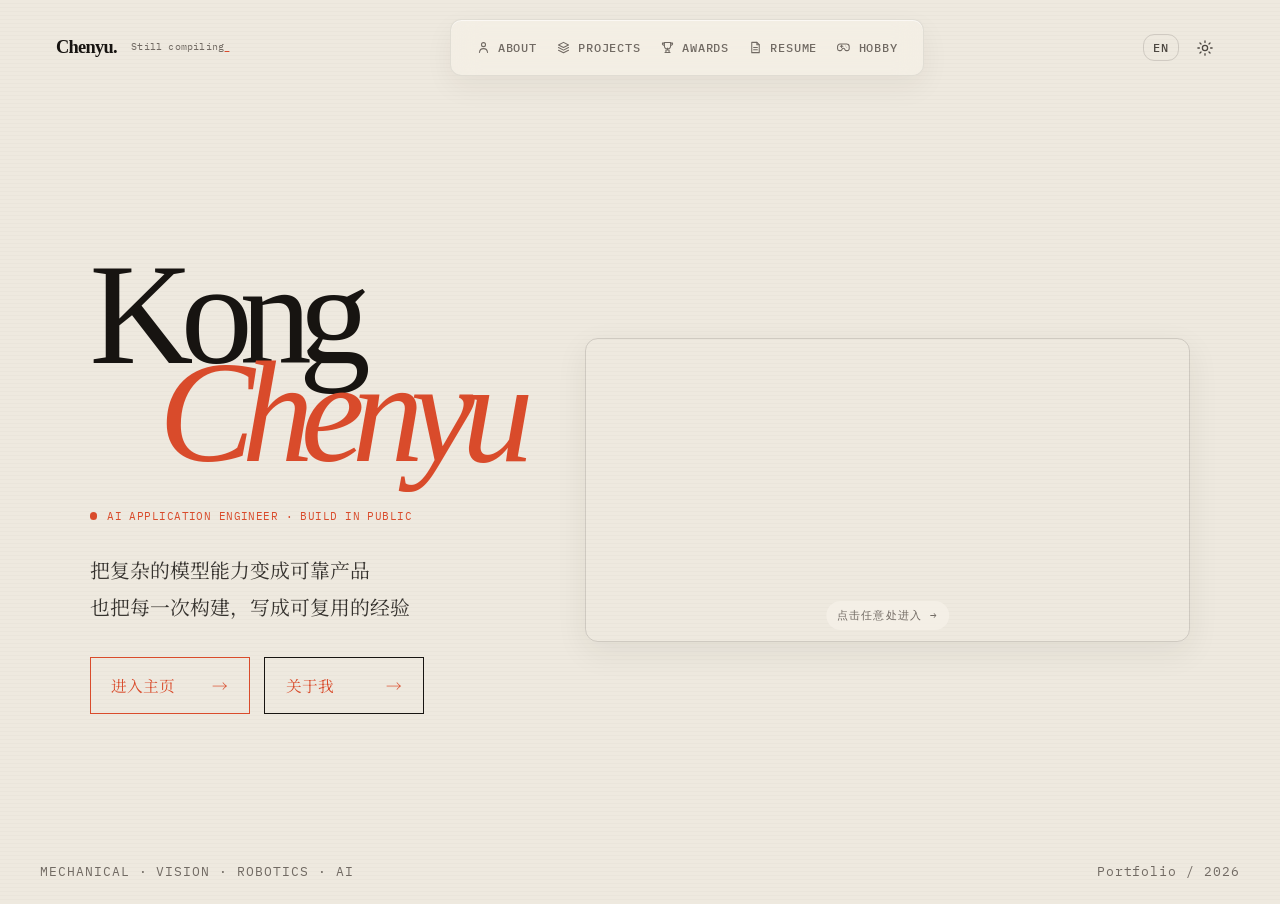
==== commit 6ec3ace0: "feat: horizontal entry video, new nav (About/Projects/Awards/Resume/Hobby), compact header, real pro" ====
--- a/index.html
+++ b/index.html
@@ -3,7 +3,7 @@
 <head>
 <meta charset="UTF-8">
 <meta name="viewport" content="width=device-width">
-<meta name="description" content="孔晨宇 的个人技术博客，记录 AI 应用、RAG、Agent 与持续构建。">
+<meta name="description" content="孔晨宇 的个人技术博客。">
 <meta name="theme-color" content="#eee9df" media="(prefers-color-scheme: light)">
 <meta name="theme-color" content="#171411" media="(prefers-color-scheme: dark)">
 <link rel="icon" href="favicon.svg" type="image/svg+xml">
@@ -21,38 +21,28 @@
 <main id="main-content" class="site-main portal-main">
   <section class="cover" data-cover aria-labelledby="cover-title">
     <header class="cover-header">
-      <div class="cover-identity"><a class="cover-logo" href="index.html" aria-label="孔晨宇 封面">Chenyu.</a><span class="nav-status">Still compiling<span class="trace-cursor" aria-hidden="true">_</span></span></div>
-      <nav class="cover-nav nav-tray" aria-label="封面导航">
-        <a href="about.html"><svg width="15" height="15" viewBox="0 0 24 24" fill="none"><circle cx="12" cy="7.4" r="3.2" stroke="currentColor" stroke-width="1.7"></circle><path d="M5.5 20c.4-4 2.5-6.2 6.5-6.2s6.1 2.2 6.5 6.2" stroke="currentColor" stroke-width="1.7" stroke-linecap="round"></path></svg><span>About</span></a>
-        <a href="writing.html"><svg width="15" height="15" viewBox="0 0 24 24" fill="none"><path d="M5 4.5h10.5A1.5 1.5 0 0 1 17 6v4.5" stroke="currentColor" stroke-width="1.7" stroke-linecap="round"></path><path d="M5 4.5A1.5 1.5 0 0 0 3.5 6v12A1.5 1.5 0 0 0 5 19.5h6.5" stroke="currentColor" stroke-width="1.7" stroke-linecap="round"></path><path d="m12.5 17.7 1.1-3.3 5.2-5.2 2 2-5.2 5.2Z" stroke="currentColor" stroke-width="1.7" stroke-linejoin="round"></path></svg><span>Writing</span></a>
-        <a href="projects.html"><svg width="15" height="15" viewBox="0 0 24 24" fill="none"><path d="m12 3.8 8 4.1-8 4.1-8-4.1Z" stroke="currentColor" stroke-width="1.7" stroke-linejoin="round"></path><path d="m4 12.1 8 4.1 8-4.1M4 16.3l8 4 8-4" stroke="currentColor" stroke-width="1.7" stroke-linecap="round" stroke-linejoin="round"></path></svg><span>Projects</span></a>
-        <a href="log.html"><svg width="15" height="15" viewBox="0 0 24 24" fill="none"><path d="M4 13.2h3.2l1.7-4.4 3 8.2 2.2-5.2 1.2 1.4H20" stroke="currentColor" stroke-width="1.7" stroke-linecap="round" stroke-linejoin="round"></path><path d="M5 5.2h14M5 19h14" stroke="currentColor" stroke-width="1.7" stroke-linecap="round" opacity=".45"></path></svg><span>Log</span></a>
-        <a href="resume.html"><svg class="nav-icon" width="18" height="18" viewBox="0 0 24 24" fill="none"><path d="M6 3.8h8.2l3.8 3.8v12.6H6Z" stroke="currentColor" stroke-width="1.7" stroke-linejoin="round"></path><path d="M14.2 3.8v3.8H18M9 12h6M9 15.5h6" stroke="currentColor" stroke-width="1.7" stroke-linecap="round" stroke-linejoin="round"></path></svg><span>Résumé</span></a>
-      </nav>
+      <div class="cover-identity"><a class="cover-logo" href="home.html" aria-label="孔晨宇 首页">Chenyu.</a><span class="nav-status">Still compiling<span class="trace-cursor" aria-hidden="true">_</span></span></div>
+      <nav class="cover-nav nav-tray" aria-label="封面导航"><a href="about.html"><svg width="15" height="15" viewBox="0 0 24 24" fill="none"><circle cx="12" cy="7.4" r="3.2" stroke="currentColor" stroke-width="1.7"></circle><path d="M5.5 20c.4-4 2.5-6.2 6.5-6.2s6.1 2.2 6.5 6.2" stroke="currentColor" stroke-width="1.7" stroke-linecap="round"></path></svg><span>About</span></a><a href="projects.html"><svg width="15" height="15" viewBox="0 0 24 24" fill="none"><path d="m12 3.8 8 4.1-8 4.1-8-4.1Z" stroke="currentColor" stroke-width="1.7" stroke-linejoin="round"></path><path d="m4 12.1 8 4.1 8-4.1M4 16.3l8 4 8-4" stroke="currentColor" stroke-width="1.7" stroke-linecap="round" stroke-linejoin="round"></path></svg><span>Projects</span></a><a href="awards.html"><svg width="15" height="15" viewBox="0 0 24 24" fill="none"><path d="M7 4h10v5a5 5 0 0 1-10 0Z" stroke="currentColor" stroke-width="1.7" stroke-linejoin="round"></path><path d="M7 5H4a2.5 2.5 0 0 0 2.7 3.4" stroke="currentColor" stroke-width="1.7" stroke-linecap="round"></path><path d="M17 5h3a2.5 2.5 0 0 1-2.7 3.4" stroke="currentColor" stroke-width="1.7" stroke-linecap="round"></path><path d="M12 13v3M8 20h8M9.5 16h5V20h-5Z" stroke="currentColor" stroke-width="1.7" stroke-linecap="round" stroke-linejoin="round"></path></svg><span>Awards</span></a><a href="resume.html"><svg width="15" height="15" viewBox="0 0 24 24" fill="none"><path d="M6 3.8h8.2l3.8 3.8v12.6H6Z" stroke="currentColor" stroke-width="1.7" stroke-linejoin="round"></path><path d="M14.2 3.8v3.8H18M9 12h6M9 15.5h6" stroke="currentColor" stroke-width="1.7" stroke-linecap="round" stroke-linejoin="round"></path></svg><span>Resume</span></a><a href="hobby.html"><svg width="15" height="15" viewBox="0 0 24 24" fill="none"><path d="M7 10h4M9 8v4" stroke="currentColor" stroke-width="1.7" stroke-linecap="round"></path><circle cx="15.2" cy="9.5" r=".6" fill="currentColor"></circle><circle cx="17.2" cy="11.5" r=".6" fill="currentColor"></circle><path d="M17.5 6.5H6.5a4 4 0 0 0-4 4v3.5a3 3 0 0 0 3 3h1.2a3 3 0 0 0 2.6-1.5l.8-1.4a2 2 0 0 1 3.4 0l.8 1.4a3 3 0 0 0 2.6 1.5h1.2a3 3 0 0 0 3-3v-3.5a4 4 0 0 0-4-4Z" stroke="currentColor" stroke-width="1.7" stroke-linejoin="round"></path></svg><span>Hobby</span></a></nav>
       <div class="cover-tools">
         <button class="lang-toggle" type="button" data-lang-toggle aria-label="切换语言">EN</button>
         <button class="icon-button theme-toggle" type="button" aria-label="切换深色主题" title="切换主题"><svg class="theme-icon-light" width="18" height="18" viewBox="0 0 24 24" fill="none"><circle cx="12" cy="12" r="3.5" stroke="currentColor" stroke-width="1.7"></circle><path d="M12 2.5v2M12 19.5v2M21.5 12h-2M4.5 12h-2M18.72 5.28l-1.42 1.42M6.7 17.3l-1.42 1.42M18.72 18.72l-1.42-1.42M6.7 6.7 5.28 5.28" stroke="currentColor" stroke-width="1.7" stroke-linecap="round"></path></svg><svg class="theme-icon-dark" width="18" height="18" viewBox="0 0 24 24" fill="none"><path d="M20 15.5A8 8 0 0 1 8.5 4 8.2 8.2 0 1 0 20 15.5Z" stroke="currentColor" stroke-width="1.7" stroke-linejoin="round"></path></svg></button>
-        <a class="cover-menu" href="home.html">Index <span aria-hidden="true">↗</span></a>
       </div>
     </header>
     <main class="cover-stage">
-      <span class="cover-rule rule-left" aria-hidden="true"></span>
-      <span class="cover-rule rule-top" aria-hidden="true"></span>
-      <span class="cover-cross cross-top" aria-hidden="true">+</span>
-      <span class="cover-cross cross-bottom" aria-hidden="true">+</span>
       <div class="cover-copy">
         <h1 id="cover-title">Kong<br><em>Chenyu</em></h1>
         <p class="cover-role"><span aria-hidden="true"></span>AI application engineer · build in public</p>
         <p class="cover-statement"><span data-i18n="cover_statement_1">把复杂的模型能力变成可靠产品</span><br><span data-i18n="cover_statement_2">也把每一次构建，写成可复用的经验</span></p>
         <div class="cover-actions">
-          <a class="cover-button cover-button-primary" href="home.html" data-enter><span data-i18n="cover_enter">进入博客</span> <span aria-hidden="true">→</span></a>
+          <a class="cover-button cover-button-primary" href="home.html" data-enter><span data-i18n="cover_enter">进入主页</span> <span aria-hidden="true">→</span></a>
           <a class="cover-button" href="about.html"><span data-i18n="cover_about">关于我</span> <span aria-hidden="true">→</span></a>
         </div>
       </div>
-      <div class="cover-portrait" aria-hidden="true">
-        <img class="portrait-source" src="assets/img/hero-illustration.png" width="1536" height="934" loading="eager" decoding="async" fetchpriority="high" alt="">
-      </div>
-      <p class="cover-footnote">RAG · AGENT · VISION · ROBOTICS</p>
+      <a class="cover-video-wrap" href="home.html" data-enter aria-label="进入主页">
+        <video class="cover-video" src="assets/videos/entry-wide.mp4" muted autoplay playsinline loop></video>
+        <span class="cover-video-hint">点击任意处进入 →</span>
+      </a>
+      <p class="cover-footnote">MECHANICAL · VISION · ROBOTICS · AI</p>
       <p class="cover-edition">Portfolio / 2026</p>
     </main>
     <div class="cover-transition" aria-hidden="true"></div>
--- a/assets/css/style.css
+++ b/assets/css/style.css
@@ -96,7 +96,7 @@
    头部导航
    ========================================================================== */
 .site-header {
-  z-index: 40; padding: .8rem 0; position: sticky; top: 0;
+  z-index: 40; padding: .45rem 0; position: sticky; top: 0;
   background: var(--nav-bg);
   backdrop-filter: blur(18px) saturate(150%);
   -webkit-backdrop-filter: blur(18px) saturate(150%);
@@ -194,7 +194,7 @@
 .cover.is-leaving .cover-portrait { transform: translateY(calc(-47% - .4rem)); }
 
 .cover-header {
-  max-width: var(--max-width); margin: 0 auto; padding: 2rem 1.5rem 0;
+  max-width: var(--max-width); margin: 0 auto; padding: 1.2rem 1.5rem 0;
   display: flex; align-items: center; justify-content: space-between; gap: 1.5rem;
 }
 .cover-identity { display: flex; align-items: center; gap: .9rem; }
@@ -223,7 +223,7 @@
 /* 装饰线 + 十字 */
 .cover-rule { position: absolute; background: var(--cover-line); }
 .cover-rule.rule-left { left: 0; top: 6rem; bottom: 5rem; width: 1px; }
-.cover-rule.rule-top { top: 3rem; left: 1.5rem; right: 1.5rem; height: 1px; }
+.cover-rule.rule-top { top: 2.2rem; left: 1.5rem; right: 1.5rem; height: 1px; }
 .cover-cross { position: absolute; color: var(--cover-line); font-family: var(--font-mono); font-size: 1.1rem; }
 .cover-cross.cross-top { top: 2.6rem; right: 1.6rem; }
 .cover-cross.cross-bottom { bottom: 3.6rem; right: 1.6rem; }
@@ -763,3 +763,22 @@
 .profile-avatar .avatar-2d { position: absolute; inset: 0; width: auto; height: auto; }
 .profile-avatar .avatar-2d img { width: 100%; height: 100%; object-fit: cover; }
 .profile-avatar .portrait-mode { top: -2.2rem; right: 0; }
+
+/* 封面视频（进入动画） */
+.cover-video-wrap {
+  position: relative; z-index: 1; display: block;
+  border: 1px solid var(--line);
+  border-radius: .8rem;
+  overflow: hidden;
+  box-shadow: var(--shadow-soft);
+  transition: transform .3s cubic-bezier(.2,.8,.2,1), box-shadow .3s;
+}
+.cover-video-wrap:hover { transform: translateY(-2px); box-shadow: var(--shadow); }
+.cover-video { width: 100%; height: auto; display: block; mix-blend-mode: multiply; }
+[data-theme="dark"] .cover-video { filter: invert() hue-rotate(180deg) brightness(.94) saturate(.9); mix-blend-mode: screen; }
+.cover-video-hint {
+  position: absolute; left: 50%; bottom: .7rem; transform: translateX(-50%);
+  font-family: var(--font-mono); font-size: .7rem; letter-spacing: .1em;
+  color: var(--muted); background: color-mix(in srgb, var(--paper-strong) 75%, transparent);
+  padding: .3rem .7rem; border-radius: 999px; white-space: nowrap;
+}
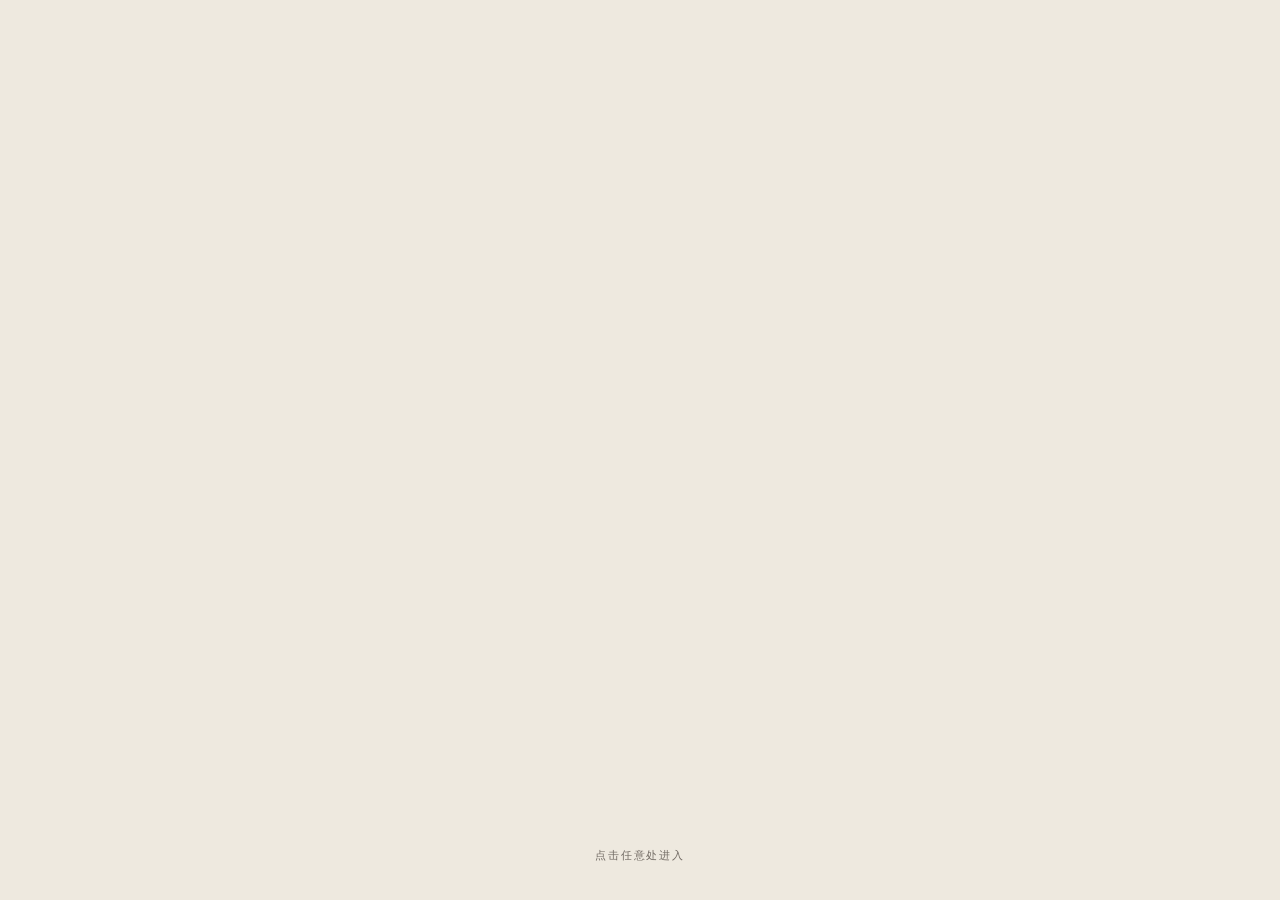
==== commit 6c3550fb: "feat: awards wall with 17 certificates + full-page video entry - Awards page: 17 certificates in 3 g" ====
--- a/index.html
+++ b/index.html
@@ -3,7 +3,7 @@
 <head>
 <meta charset="UTF-8">
 <meta name="viewport" content="width=device-width">
-<meta name="description" content="孔晨宇 的个人技术博客。">
+<meta name="description" content="孔晨宇 Chenyu Kong 的个人主页">
 <meta name="theme-color" content="#eee9df" media="(prefers-color-scheme: light)">
 <meta name="theme-color" content="#171411" media="(prefers-color-scheme: dark)">
 <link rel="icon" href="favicon.svg" type="image/svg+xml">
@@ -15,38 +15,14 @@
   })();
 </script>
 <link rel="stylesheet" href="assets/css/style.css">
-<title>Chenyu Kong's Personal Blog</title>
+<title>Chenyu Kong</title>
 </head>
-<body class="portal-body">
-<main id="main-content" class="site-main portal-main">
-  <section class="cover" data-cover aria-labelledby="cover-title">
-    <header class="cover-header">
-      <div class="cover-identity"><a class="cover-logo" href="home.html" aria-label="孔晨宇 首页">Chenyu.</a><span class="nav-status">Still compiling<span class="trace-cursor" aria-hidden="true">_</span></span></div>
-      <nav class="cover-nav nav-tray" aria-label="封面导航"><a href="about.html"><svg width="15" height="15" viewBox="0 0 24 24" fill="none"><circle cx="12" cy="7.4" r="3.2" stroke="currentColor" stroke-width="1.7"></circle><path d="M5.5 20c.4-4 2.5-6.2 6.5-6.2s6.1 2.2 6.5 6.2" stroke="currentColor" stroke-width="1.7" stroke-linecap="round"></path></svg><span>About</span></a><a href="projects.html"><svg width="15" height="15" viewBox="0 0 24 24" fill="none"><path d="m12 3.8 8 4.1-8 4.1-8-4.1Z" stroke="currentColor" stroke-width="1.7" stroke-linejoin="round"></path><path d="m4 12.1 8 4.1 8-4.1M4 16.3l8 4 8-4" stroke="currentColor" stroke-width="1.7" stroke-linecap="round" stroke-linejoin="round"></path></svg><span>Projects</span></a><a href="awards.html"><svg width="15" height="15" viewBox="0 0 24 24" fill="none"><path d="M7 4h10v5a5 5 0 0 1-10 0Z" stroke="currentColor" stroke-width="1.7" stroke-linejoin="round"></path><path d="M7 5H4a2.5 2.5 0 0 0 2.7 3.4" stroke="currentColor" stroke-width="1.7" stroke-linecap="round"></path><path d="M17 5h3a2.5 2.5 0 0 1-2.7 3.4" stroke="currentColor" stroke-width="1.7" stroke-linecap="round"></path><path d="M12 13v3M8 20h8M9.5 16h5V20h-5Z" stroke="currentColor" stroke-width="1.7" stroke-linecap="round" stroke-linejoin="round"></path></svg><span>Awards</span></a><a href="resume.html"><svg width="15" height="15" viewBox="0 0 24 24" fill="none"><path d="M6 3.8h8.2l3.8 3.8v12.6H6Z" stroke="currentColor" stroke-width="1.7" stroke-linejoin="round"></path><path d="M14.2 3.8v3.8H18M9 12h6M9 15.5h6" stroke="currentColor" stroke-width="1.7" stroke-linecap="round" stroke-linejoin="round"></path></svg><span>Resume</span></a><a href="hobby.html"><svg width="15" height="15" viewBox="0 0 24 24" fill="none"><path d="M7 10h4M9 8v4" stroke="currentColor" stroke-width="1.7" stroke-linecap="round"></path><circle cx="15.2" cy="9.5" r=".6" fill="currentColor"></circle><circle cx="17.2" cy="11.5" r=".6" fill="currentColor"></circle><path d="M17.5 6.5H6.5a4 4 0 0 0-4 4v3.5a3 3 0 0 0 3 3h1.2a3 3 0 0 0 2.6-1.5l.8-1.4a2 2 0 0 1 3.4 0l.8 1.4a3 3 0 0 0 2.6 1.5h1.2a3 3 0 0 0 3-3v-3.5a4 4 0 0 0-4-4Z" stroke="currentColor" stroke-width="1.7" stroke-linejoin="round"></path></svg><span>Hobby</span></a></nav>
-      <div class="cover-tools">
-        <button class="lang-toggle" type="button" data-lang-toggle aria-label="切换语言">EN</button>
-        <button class="icon-button theme-toggle" type="button" aria-label="切换深色主题" title="切换主题"><svg class="theme-icon-light" width="18" height="18" viewBox="0 0 24 24" fill="none"><circle cx="12" cy="12" r="3.5" stroke="currentColor" stroke-width="1.7"></circle><path d="M12 2.5v2M12 19.5v2M21.5 12h-2M4.5 12h-2M18.72 5.28l-1.42 1.42M6.7 17.3l-1.42 1.42M18.72 18.72l-1.42-1.42M6.7 6.7 5.28 5.28" stroke="currentColor" stroke-width="1.7" stroke-linecap="round"></path></svg><svg class="theme-icon-dark" width="18" height="18" viewBox="0 0 24 24" fill="none"><path d="M20 15.5A8 8 0 0 1 8.5 4 8.2 8.2 0 1 0 20 15.5Z" stroke="currentColor" stroke-width="1.7" stroke-linejoin="round"></path></svg></button>
-      </div>
-    </header>
-    <main class="cover-stage">
-      <div class="cover-copy">
-        <h1 id="cover-title">Kong<br><em>Chenyu</em></h1>
-        <p class="cover-role"><span aria-hidden="true"></span>AI application engineer · build in public</p>
-        <p class="cover-statement"><span data-i18n="cover_statement_1">把复杂的模型能力变成可靠产品</span><br><span data-i18n="cover_statement_2">也把每一次构建，写成可复用的经验</span></p>
-        <div class="cover-actions">
-          <a class="cover-button cover-button-primary" href="home.html" data-enter><span data-i18n="cover_enter">进入主页</span> <span aria-hidden="true">→</span></a>
-          <a class="cover-button" href="about.html"><span data-i18n="cover_about">关于我</span> <span aria-hidden="true">→</span></a>
-        </div>
-      </div>
-      <a class="cover-video-wrap" href="home.html" data-enter aria-label="进入主页">
-        <video class="cover-video" src="assets/videos/entry-wide.mp4" muted autoplay playsinline loop></video>
-        <span class="cover-video-hint">点击任意处进入 →</span>
-      </a>
-      <p class="cover-footnote">MECHANICAL · VISION · ROBOTICS · AI</p>
-      <p class="cover-edition">Portfolio / 2026</p>
-    </main>
-    <div class="cover-transition" aria-hidden="true"></div>
-  </section>
+<body class="entry-body">
+<main id="main-content" class="entry-main">
+  <a class="entry-link" href="home.html" data-enter aria-label="进入主页">
+    <video class="entry-video" src="assets/videos/entry-wide.mp4" muted autoplay playsinline loop preload="auto"></video>
+  </a>
+  <p class="entry-hint" data-i18n="entry_hint">点击任意处进入</p>
 </main>
 <script src="assets/js/i18n.js"></script>
 <script src="assets/js/main.js"></script>
--- a/assets/css/style.css
+++ b/assets/css/style.css
@@ -782,3 +782,82 @@
   color: var(--muted); background: color-mix(in srgb, var(--paper-strong) 75%, transparent);
   padding: .3rem .7rem; border-radius: 999px; white-space: nowrap;
 }
+
+/* ==========================================================================
+   Awards 奖状墙
+   ========================================================================== */
+.award-groups { display: block; }
+.award-group { margin-bottom: 3.6rem; }
+.award-group:last-child { margin-bottom: 0; }
+.award-group-title {
+  font-family: var(--font-didone); font-size: clamp(1.5rem, 3vw, 2.1rem); font-weight: 400;
+  letter-spacing: -.03em; border-top: 1px solid var(--line-strong); padding-top: 1rem;
+  margin: 0 0 1.4rem; display: flex; align-items: baseline; gap: .6rem;
+}
+.award-group-title span { font-family: var(--font-mono); font-size: .72rem; color: var(--signal); letter-spacing: .08em; }
+.award-grid { display: grid; grid-template-columns: repeat(3, minmax(0, 1fr)); gap: 1.4rem; }
+.award-card {
+  text-align: left; padding: 0; background: var(--surface); border: 1px solid var(--line);
+  border-radius: .9rem; overflow: hidden; cursor: zoom-in; display: flex; flex-direction: column;
+  transition: transform .28s cubic-bezier(.2,.8,.2,1), border-color .22s, box-shadow .22s;
+}
+.award-card:hover { transform: translateY(-4px); border-color: var(--signal); box-shadow: var(--shadow); }
+.award-thumb { display: block; aspect-ratio: 4 / 3; overflow: hidden; background: var(--paper-strong); border-bottom: 1px solid var(--line); }
+.award-thumb img { width: 100%; height: 100%; object-fit: cover; object-position: center 22%; transition: transform .45s cubic-bezier(.2,.8,.2,1); }
+.award-card:hover .award-thumb img { transform: scale(1.05); }
+.award-body { padding: .85rem 1rem 1.05rem; display: grid; gap: .5rem; align-content: start; }
+.award-level {
+  font-family: var(--font-mono); font-size: .58rem; letter-spacing: .1em; text-transform: uppercase;
+  padding: .16rem .46rem; border-radius: 999px; border: 1px solid currentColor; justify-self: start; line-height: 1.4;
+}
+.level-national { color: var(--signal); }
+.level-provincial { color: #bf7a28; }
+.level-school { color: var(--ink-soft); }
+.level-college { color: var(--muted); }
+.award-name { font-family: var(--font-display); font-size: .9rem; font-weight: 600; line-height: 1.5; }
+.award-date { font-family: var(--font-mono); font-size: .64rem; color: var(--muted); letter-spacing: .05em; }
+
+/* 奖状放大 */
+.award-lightbox {
+  position: fixed; inset: 0; z-index: 300; display: none; align-items: center; justify-content: center;
+  padding: 4vmin; background: rgba(20, 17, 12, .86); backdrop-filter: blur(10px);
+}
+.award-lightbox.is-open { display: flex; }
+.award-lightbox img { max-width: 100%; max-height: 89vh; border-radius: .5rem; box-shadow: 0 2rem 6rem rgba(0,0,0,.5); background: #fff; }
+.award-lightbox-close {
+  position: absolute; top: 1.3rem; right: 1.5rem; color: #eee9df; font-family: var(--font-mono);
+  font-size: .72rem; letter-spacing: .06em; border: 1px solid rgba(238,233,223,.4);
+  padding: .42rem .72rem; border-radius: .55rem; cursor: pointer; background: 0 0;
+}
+.award-lightbox-close:hover { border-color: #eee9df; }
+
+/* ==========================================================================
+   进入页（视频独占整页）
+   ========================================================================== */
+body.entry-body { display: grid; place-items: center; min-height: 100vh; overflow: hidden; cursor: pointer; }
+.entry-main { display: grid; place-items: center; width: 100%; min-height: 100vh; position: relative; }
+.entry-link { display: block; width: min(90vw, 74rem); outline: none; }
+.entry-video {
+  width: 100%; height: auto; display: block;
+  mix-blend-mode: multiply;
+  -webkit-mask-image: linear-gradient(to right, transparent 0, #000 10%, #000 90%, transparent 100%), linear-gradient(to bottom, transparent 0, #000 10%, #000 90%, transparent 100%);
+  -webkit-mask-composite: source-in;
+  mask-image: linear-gradient(to right, transparent 0, #000 10%, #000 90%, transparent 100%), linear-gradient(to bottom, transparent 0, #000 10%, #000 90%, transparent 100%);
+  mask-composite: intersect;
+}
+[data-theme="dark"] .entry-video { filter: invert() hue-rotate(180deg) brightness(.94) saturate(.9); mix-blend-mode: screen; }
+.entry-hint {
+  position: fixed; bottom: 2.2rem; left: 50%; transform: translateX(-50%);
+  font-family: var(--font-mono); font-size: .7rem; letter-spacing: .16em; color: var(--muted);
+  animation: entry-hint-pulse 2.4s ease-in-out infinite;
+}
+@keyframes entry-hint-pulse { 0%, 100% { opacity: .45; } 50% { opacity: 1; } }
+body.is-leaving { opacity: 0; transition: opacity .5s ease; pointer-events: none; }
+
+@media (max-width: 1000px) {
+  .award-grid { grid-template-columns: repeat(2, minmax(0, 1fr)); }
+}
+@media (max-width: 600px) {
+  .award-grid { grid-template-columns: 1fr; }
+  .entry-link { width: 96vw; }
+}
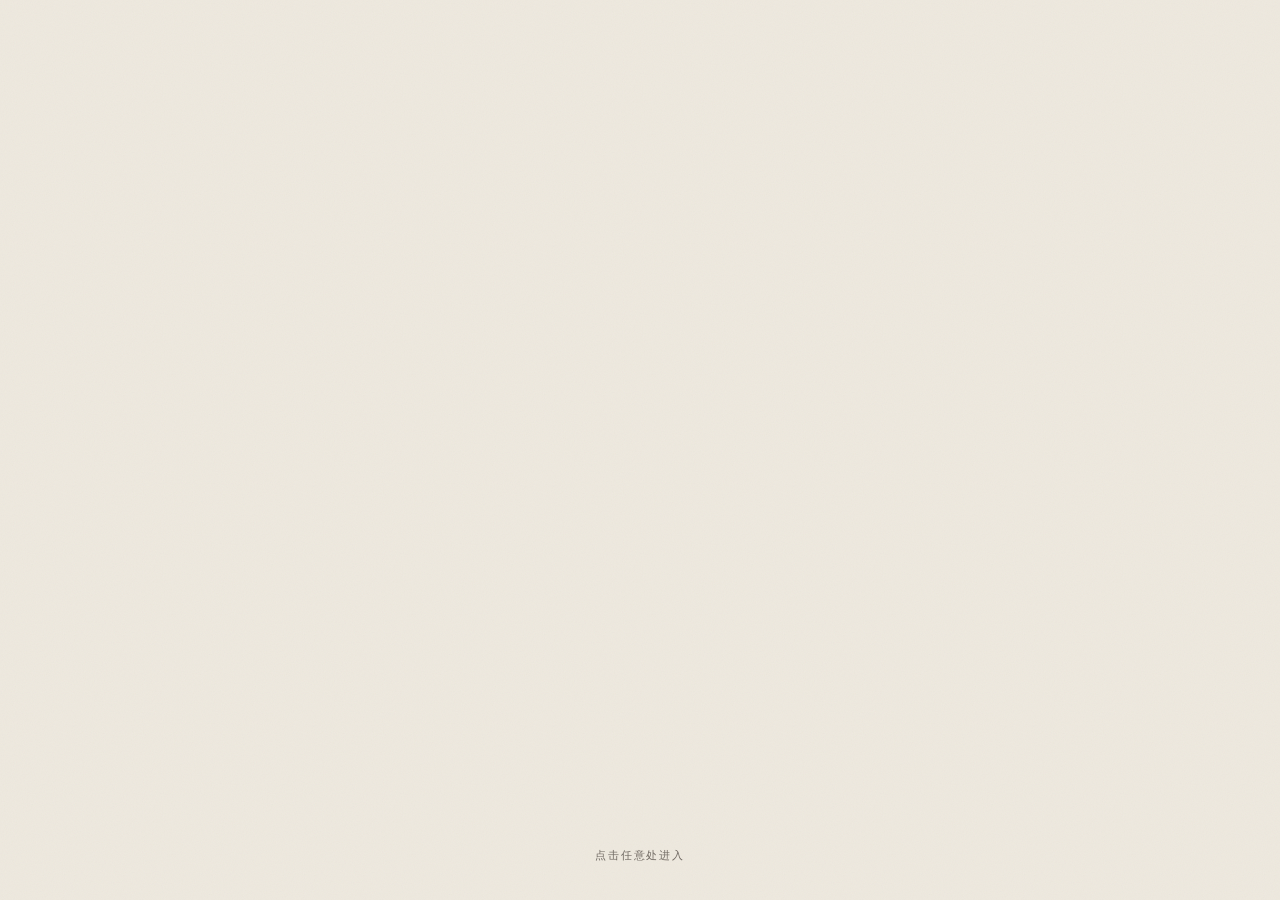
==== commit 9a4f3c76: "feat: physically-correct entry video, bulletproof autoplay, hardened nav, system CJK font stack, cen" ====
--- a/index.html
+++ b/index.html
@@ -14,6 +14,10 @@
     document.documentElement.dataset.theme = t;
   })();
 </script>
+<link rel="preconnect" href="https://fonts.loli.net">
+<link rel="preconnect" href="https://gstatic.loli.net" crossorigin>
+<link rel="stylesheet" href="https://fonts.loli.net/css2?family=IBM+Plex+Mono:wght@400;500;600&amp;display=swap" media="print" onload="this.media='all'">
+<noscript><link rel="stylesheet" href="https://fonts.loli.net/css2?family=IBM+Plex+Mono:wght@400;500;600&amp;display=swap"></noscript>
 <link rel="stylesheet" href="assets/css/style.css">
 <title>Chenyu Kong</title>
 </head>
--- a/assets/css/style.css
+++ b/assets/css/style.css
@@ -2,8 +2,9 @@
    Personal Blog — 复刻自 Astro 个人博客（真实 token 精确对齐）
    ========================================================================== */
 
-/* ---------- 字体 ---------- */
-@import url('https://fonts.loli.net/css2?family=IBM+Plex+Mono:wght@400;500;700&family=Noto+Serif+SC:wght@400;600;700;900&family=Noto+Sans+SC:wght@400;500;700;900&display=swap');
+/* ---------- 字体 ----------
+   字体改为 HTML <head> 异步加载（media=print → all），不阻塞首屏渲染；
+   本地兜底栈保证任何网络环境下字形一致、不回退到杂乱默认字体。 */
 
 /* ---------- Design tokens ---------- */
 :root {
@@ -24,10 +25,14 @@
   --nav-bg: #eee9dfe0;
   --shadow: 0 24px 70px #30241b1c;
   --shadow-soft: 0 10px 32px #30241b12;
-  --font-display: "Source Han Serif SC", "Noto Serif SC", "Noto Serif CJK SC", "Songti SC", "SimSun", serif;
-  --font-body: "Source Han Sans SC", "Noto Sans SC", "Noto Sans CJK SC", "PingFang SC", "Microsoft YaHei", sans-serif;
-  --font-mono: "IBM Plex Mono", "SFMono-Regular", Consolas, "Courier New", monospace;
-  --font-didone: Didot, "Bodoni 72", "Bodoni MT", Georgia, "Times New Roman", serif;
+  /* 展示栈：拉丁字形 Didot/Bodoni → Georgia；中文字形走系统宋体系，零下载、全站一致 */
+  --font-didone: "Didot", "Bodoni 72", "Bodoni MT", "Playfair Display", Georgia, "Times New Roman", "Songti SC", "STSong", "SimSun", "Noto Serif SC", "Source Han Serif SC", serif;
+  /* 中文展示栈（大段中文标题用，衬线） */
+  --font-display: "Songti SC", "STSong", "SimSun", "Noto Serif SC", "Source Han Serif SC", Georgia, serif;
+  /* 正文栈：无衬线，苹方/雅黑兜底 */
+  --font-body: "PingFang SC", "HarmonyOS Sans SC", "Microsoft YaHei", "Noto Sans SC", "Source Han Sans SC", "Helvetica Neue", Arial, sans-serif;
+  /* 等宽栈（IBM Plex Mono 为唯一 webfont，约 128KB/字重，异步加载） */
+  --font-mono: "IBM Plex Mono", "JetBrains Mono", "SFMono-Regular", Consolas, "Courier New", monospace;
   --max-width: 76rem;
   --content-width: 46rem;
 }
@@ -102,11 +107,15 @@
   -webkit-backdrop-filter: blur(18px) saturate(150%);
   border-bottom: 1px solid var(--line);
 }
-.header-inner { display: flex; align-items: center; justify-content: space-between; gap: 1rem; }
+.header-inner { display: flex; align-items: center; justify-content: space-between; gap: 1rem; flex-wrap: nowrap; }
+/* 导航永不压缩，避免窄屏时链接被右侧按钮区遮挡导致点不中 */
+.desktop-nav { flex: 0 0 auto; }
+.brand { flex: 0 1 auto; }
+.header-actions { flex: 0 0 auto; }
 
 .brand { display: flex; align-items: center; gap: 0; min-width: 0; }
 .brand-name {
-  color: var(--ink); letter-spacing: -.04em; font-family: Georgia, "Times New Roman", serif;
+  color: var(--ink); letter-spacing: -.04em; font-family: var(--font-didone);
   font-size: 1.15rem; font-weight: 700; white-space: nowrap;
 }
 .brand-name .dot { color: var(--signal); }
@@ -198,7 +207,7 @@
   display: flex; align-items: center; justify-content: space-between; gap: 1.5rem;
 }
 .cover-identity { display: flex; align-items: center; gap: .9rem; }
-.cover-logo { letter-spacing: -.04em; font-family: Georgia, "Times New Roman", serif; font-size: 1.15rem; font-weight: 700; }
+.cover-logo { letter-spacing: -.04em; font-family: var(--font-didone); font-size: 1.15rem; font-weight: 700; }
 .cover-logo .dot { color: var(--cover-accent); }
 .cover-nav { font-family: var(--font-mono); }
 .cover-nav.nav-tray { min-height: 2.75rem; color: var(--cover-muted); border-radius: .72rem; padding: .55rem clamp(.72rem, 1.2vw, 1rem); }
@@ -367,7 +376,7 @@
 }
 .project-desc { color: var(--ink-soft); font-size: .92rem; line-height: 1.8; max-width: 44ch; }
 .metric { display: flex; align-items: baseline; gap: .5rem; margin-top: 1.5rem; }
-.metric strong { color: var(--signal); font-family: Georgia, serif; font-size: 1.25rem; font-weight: 600; }
+.metric strong { color: var(--signal); font-family: var(--font-didone); font-size: 1.25rem; font-weight: 600; }
 .metric span { color: var(--muted); font-family: var(--font-mono); font-size: .62rem; letter-spacing: .08em; text-transform: uppercase; }
 
 /* ==========================================================================
@@ -483,7 +492,7 @@
 .editorial-index ol { margin: 2.5rem 0; padding: 0; list-style: none; }
 .editorial-index li { border-bottom: 1px solid var(--line); grid-template-columns: 2rem 1fr; padding: 1rem 0; display: grid; }
 .editorial-index li > span { color: var(--signal); font-family: var(--font-mono); font-size: .66rem; }
-.editorial-index strong { font-family: Georgia, serif; font-size: 1.05rem; font-weight: 600; }
+.editorial-index strong { font-family: var(--font-didone); font-size: 1.05rem; font-weight: 600; }
 .editorial-index small { color: var(--muted); grid-column: 2; font-size: .76rem; }
 .editorial-now { color: var(--muted); align-items: center; gap: .6rem; margin: 0; font-size: .74rem; display: flex; }
 .editorial-now span { background: var(--signal); border-radius: 50%; width: .42rem; height: .42rem; animation: 2s ease-in-out infinite journal-pulse; }
@@ -532,7 +541,7 @@
   opacity: .13; background-size: 7px 7px; position: absolute; bottom: -2rem; right: -2rem; transform: rotate(-8deg);
 }
 .editorial-projects .project-card h3 { max-width: 14ch; margin-top: 5rem; font-size: clamp(2.2rem, 4.2vw, 4.4rem); line-height: 1; }
-.editorial-projects .metric strong { color: var(--signal); font-family: Georgia, serif; font-size: 1.25rem; }
+.editorial-projects .metric strong { color: var(--signal); font-family: var(--font-didone); font-size: 1.25rem; }
 .editorial-post-list .post-card { grid-template-columns: 9rem minmax(0, 1fr) auto; gap: clamp(1.5rem, 4vw, 4rem); padding: 2.5rem 0; }
 .editorial-post-list .post-card:hover { border-color: var(--signal); background: var(--signal-soft); padding-left: 1rem; padding-right: 1rem; }
 .editorial-post-list .post-card h3 { font-size: clamp(1.65rem, 3vw, 2.75rem); line-height: 1.12; }
@@ -540,7 +549,7 @@
 .editorial-closing { grid-template-columns: minmax(0, 1.15fr) minmax(20rem, .85fr); padding-top: clamp(5rem, 9vw, 8rem); padding-bottom: clamp(5rem, 9vw, 8rem); display: grid; }
 .closing-log > h2 { letter-spacing: -.055em; max-width: 15ch; margin: 1.2rem 0 3.5rem; font-family: var(--font-didone); font-size: clamp(2.5rem, 5vw, 5rem); font-weight: 400; line-height: 1.02; }
 .closing-log time { color: var(--signal); font-family: var(--font-mono); font-size: .68rem; }
-.closing-log h3 { margin: .65rem 0; font-family: Georgia, serif; font-size: 1.4rem; font-weight: 600; }
+.closing-log h3 { margin: .65rem 0; font-family: var(--font-didone); font-size: 1.4rem; font-weight: 600; }
 .closing-log h3 a:hover { color: var(--signal); }
 .closing-log p { color: var(--ink-soft); font-size: .9rem; line-height: 1.8; max-width: 40ch; }
 .closing-log > .text-link { margin-top: 1.5rem; }
@@ -606,7 +615,7 @@
    ========================================================================== */
 .site-footer { border-top: 1px solid var(--line-strong); padding: 3rem 0; margin-top: 3rem; }
 .footer-inner { grid-template-columns: 1fr auto; align-items: end; gap: 2rem; display: grid; }
-.footer-mark { font-family: Georgia, serif; margin: 0 0 .35rem; font-size: 1rem; font-weight: 600; }
+.footer-mark { font-family: var(--font-didone); margin: 0 0 .35rem; font-size: 1rem; font-weight: 600; }
 .footer-mark .mono { font-family: var(--font-mono); font-size: .72rem; color: var(--muted); font-weight: 400; }
 .footer-copy { color: var(--muted); margin: 0; font-size: .72rem; }
 .footer-links { color: var(--ink-soft); font-family: var(--font-mono); flex-wrap: wrap; justify-content: flex-end; gap: 1rem; font-size: .7rem; display: flex; }
@@ -615,6 +624,15 @@
 /* ==========================================================================
    响应式
    ========================================================================== */
+/* 中等宽度：顶栏紧凑模式，保证 5 个导航 + 工具按钮同屏不挤压 */
+@media (max-width: 1200px) {
+  .desktop-nav { letter-spacing: .03em; font-size: .82rem; }
+  .desktop-nav a { padding: .5rem .52rem; gap: .35rem; }
+  .desktop-nav a svg { width: 13px; height: 13px; }
+  .brand-meta { display: none; }
+  .header-actions { gap: .3rem; }
+  .resume-link { padding: .5rem .62rem; font-size: .68rem; }
+}
 @media (max-width: 960px) {
   .desktop-nav { display: none; }
   .mobile-menu { display: block; }
@@ -683,7 +701,7 @@
 .index-hero__facts > div { padding: .9rem 1rem .9rem 0; }
 .index-hero__facts > div + div { border-left: 1px solid var(--line); padding-left: 1.2rem; }
 .index-hero__facts dt { color: var(--muted); font-family: var(--font-mono); letter-spacing: .05em; text-transform: uppercase; white-space: nowrap; font-size: .62rem; overflow: hidden; }
-.index-hero__facts dd { color: var(--index-accent); white-space: nowrap; margin: .2rem 0 0; font-family: Georgia, serif; font-size: clamp(.95rem, 1.35vw, 1.2rem); }
+.index-hero__facts dd { color: var(--index-accent); white-space: nowrap; margin: .2rem 0 0; font-family: var(--font-didone); font-size: clamp(.95rem, 1.35vw, 1.2rem); }
 
 .timeline { max-width: 52rem; margin-left: auto; position: relative; }
 
@@ -861,3 +879,175 @@
   .award-grid { grid-template-columns: 1fr; }
   .entry-link { width: 96vw; }
 }
+
+/* ==========================================================================
+   项目卡片（名称居中放大 + 下方简介，整体紧凑）
+   ========================================================================== */
+.project-listing { width: 80%; margin: 0 auto; gap: .9rem; }
+.project-listing .project-card {
+  min-height: 10.2rem; padding: .85rem 1.1rem .9rem; border-radius: .9rem;
+  display: flex; flex-direction: column; align-items: center; text-align: center;
+  position: relative; overflow: hidden;
+}
+.project-listing .project-meta {
+  width: 100%; font-size: .5rem; letter-spacing: .06em;
+  display: flex; justify-content: space-between; align-items: center; gap: .6rem;
+}
+.project-listing .project-meta .post-arrow { color: var(--signal); font-size: .8rem; }
+.project-listing .project-card h3 {
+  margin: auto 0 .34rem; padding: 0 .5rem;
+  font-size: 1.22rem; line-height: 1.3; letter-spacing: -.01em; font-weight: 600;
+  text-align: center; max-width: 100%;
+  display: -webkit-box; -webkit-line-clamp: 3; -webkit-box-orient: vertical; overflow: hidden;
+}
+.project-listing .project-summary {
+  font-size: .68rem; line-height: 1.55; max-width: 34rem;
+  display: -webkit-box; -webkit-line-clamp: 3; -webkit-box-orient: vertical; overflow: hidden;
+}
+
+/* ==========================================================================
+   简历全文（图片展示，不可下载）
+   ========================================================================== */
+.resume-doc { padding: 0 0 6rem; }
+.resume-doc-head { margin-bottom: 1.6rem; border-top: 1px solid var(--line-strong); padding-top: 1.2rem; }
+.resume-doc-head h2 {
+  font-family: var(--font-didone); font-size: clamp(1.7rem, 3.2vw, 2.5rem); font-weight: 400;
+  margin: .6rem 0 0; letter-spacing: -.03em;
+}
+.resume-doc-note { font-family: var(--font-mono); font-size: .68rem; color: var(--muted); margin: .5rem 0 0; letter-spacing: .06em; }
+.resume-doc-frame {
+  margin: 0 auto; max-width: 46rem; border: 1px solid var(--line-strong);
+  box-shadow: var(--shadow); background: #fff; overflow: hidden;
+}
+.resume-doc-frame img {
+  width: 100%; height: auto; display: block;
+  user-select: none; -webkit-user-select: none; -webkit-user-drag: none;
+  pointer-events: none;
+}
+
+/* ==========================================================================
+   Hobby 页
+   ========================================================================== */
+.hobby-group { margin-bottom: 3.2rem; }
+.hobby-group:last-child { margin-bottom: 0; }
+.hobby-tags { display: flex; flex-wrap: wrap; gap: .6rem; }
+.hobby-tags span {
+  font-family: var(--font-mono); font-size: .74rem; padding: .5rem .9rem;
+  border: 1px solid var(--line); border-radius: 999px; color: var(--ink-soft); background: var(--surface);
+}
+.up-grid { display: grid; grid-template-columns: repeat(4, minmax(0, 1fr)); gap: 1.1rem; }
+.up-card {
+  border: 1px solid var(--line); border-radius: .9rem; overflow: hidden; background: var(--surface);
+  margin: 0; transition: transform .26s cubic-bezier(.2,.8,.2,1), border-color .22s, box-shadow .22s;
+}
+.up-card:hover { transform: translateY(-3px); border-color: var(--signal); box-shadow: var(--shadow-soft); }
+.up-photo { display: block; aspect-ratio: 4 / 3; overflow: hidden; background: var(--paper-strong); }
+.up-photo img { width: 100%; height: 100%; object-fit: cover; transition: transform .4s cubic-bezier(.2,.8,.2,1); }
+.up-card:hover .up-photo img { transform: scale(1.05); }
+.up-card figcaption { padding: .7rem .85rem .85rem; display: grid; gap: .2rem; }
+.up-card strong { font-family: var(--font-display); font-size: .86rem; font-weight: 600; line-height: 1.35; }
+.up-card figcaption span { font-family: var(--font-mono); font-size: .58rem; color: var(--muted); letter-spacing: .05em; }
+.up-card--text { display: flex; align-items: center; gap: .75rem; padding: .9rem 1rem; aspect-ratio: 4 / 3; }
+.up-initial {
+  width: 2.6rem; height: 2.6rem; border-radius: 50%; display: grid; place-items: center;
+  background: var(--signal-soft); color: var(--signal); font-family: var(--font-didone); font-size: 1.15rem; flex: none;
+}
+.up-name-block { display: grid; gap: .15rem; min-width: 0; }
+.up-name-block strong { font-family: var(--font-display); font-size: .82rem; font-weight: 600; line-height: 1.35; }
+.up-name-block span { font-family: var(--font-mono); font-size: .56rem; color: var(--muted); }
+
+@media (max-width: 1000px) {
+  .up-grid { grid-template-columns: repeat(3, minmax(0, 1fr)); }
+  .project-listing { width: 100%; }
+}
+@media (max-width: 700px) {
+  .up-grid { grid-template-columns: repeat(2, minmax(0, 1fr)); }
+}
+
+/* ==========================================================================
+   视觉特效层（颗粒 / 进度条 / 渐显 / 倾斜 / 光斑 / 跑马灯）
+   ========================================================================== */
+
+/* 纸张颗粒噪点 —— 全站叠加，复古印刷质感 */
+.grain {
+  position: fixed; inset: 0; z-index: 90; pointer-events: none;
+  opacity: .05; mix-blend-mode: multiply;
+  background-image: url("data:image/svg+xml,%3Csvg xmlns='http://www.w3.org/2000/svg' width='240' height='240'%3E%3Cfilter id='n'%3E%3CfeTurbulence type='fractalNoise' baseFrequency='0.9' numOctaves='2' stitchTiles='stitch'/%3E%3C/filter%3E%3Crect width='100%25' height='100%25' filter='url(%23n)' opacity='1'/%3E%3C/svg%3E");
+}
+[data-theme="dark"] .grain { mix-blend-mode: screen; opacity: .07; }
+
+/* 阅读进度条 */
+.read-progress {
+  position: fixed; top: 0; left: 0; z-index: 95; height: 2.5px; width: 100%;
+  transform: scaleX(0); transform-origin: 0 50%;
+  background: linear-gradient(90deg, var(--signal), #f08a4b);
+  box-shadow: 0 0 12px var(--signal-soft);
+}
+
+/* 滚动渐显 */
+[data-reveal] {
+  opacity: 0; transform: translateY(26px);
+  transition: opacity .7s cubic-bezier(.2,.7,.2,1), transform .7s cubic-bezier(.2,.7,.2,1);
+  transition-delay: var(--reveal-delay, 0ms);
+  will-change: opacity, transform;
+}
+[data-reveal].is-revealed { opacity: 1; transform: translateY(0); }
+
+/* 卡片倾斜 + 光标光斑（--mx/--my 由 JS 写入） */
+.tilt-card { transform-style: preserve-3d; transition: transform .35s cubic-bezier(.2,.8,.2,1), border-color .22s, box-shadow .22s; }
+.tilt-card::before {
+  content: ""; position: absolute; inset: 0; z-index: 0; pointer-events: none;
+  border-radius: inherit; opacity: 0; transition: opacity .3s;
+  background: radial-gradient(22rem 22rem at var(--mx, 50%) var(--my, 50%), var(--signal-soft), transparent 65%);
+}
+.tilt-card:hover::before { opacity: 1; }
+.tilt-card > * { position: relative; z-index: 1; }
+
+/* 跑马灯字幕带 */
+.marquee-band {
+  border-top: 1px solid var(--line-strong); border-bottom: 1px solid var(--line-strong);
+  overflow: hidden; padding: .8rem 0; background: var(--paper-strong);
+}
+.marquee-track {
+  display: flex; gap: 3.5rem; width: max-content;
+  animation: marquee-scroll 32s linear infinite;
+}
+.marquee-track span {
+  font-family: var(--font-mono); font-size: .74rem; letter-spacing: .14em;
+  text-transform: uppercase; color: var(--muted); white-space: nowrap;
+  display: inline-flex; align-items: center; gap: 3.5rem;
+}
+.marquee-track span::after { content: "✳"; color: var(--signal); }
+@keyframes marquee-scroll { to { transform: translateX(-50%); } }
+
+/* 数字滚动 */
+.count-up { display: inline-block; font-variant-numeric: tabular-nums; }
+
+/* 页面载入淡入 */
+body:not(.entry-body) .site-main { animation: page-in .5s cubic-bezier(.2,.7,.2,1) both; }
+@keyframes page-in { from { opacity: 0; transform: translateY(10px); } }
+
+/* 章节序号标记（编辑杂志风） */
+.section-index {
+  font-family: var(--font-mono); font-size: .62rem; color: var(--signal);
+  letter-spacing: .18em; display: inline-flex; align-items: center; gap: .5rem;
+}
+.section-index::after { content: ""; width: 2.2rem; height: 1px; background: var(--signal); }
+
+/* 奖项卡片图片视差 */
+.award-card .award-thumb img { will-change: transform; }
+
+/* 首页头像框装饰角标 */
+.profile-avatar::after {
+  content: ""; position: absolute; inset: -.55rem; border: 1px dashed var(--line-strong);
+  border-radius: 1.1rem; pointer-events: none; opacity: .8;
+}
+
+/* 尊重减少动画偏好 */
+@media (prefers-reduced-motion: reduce) {
+  [data-reveal] { opacity: 1; transform: none; transition: none; }
+  .marquee-track { animation: none; }
+  body:not(.entry-body) .site-main { animation: none; }
+  .tilt-card { transition: none; }
+  * { scroll-behavior: auto !important; }
+}
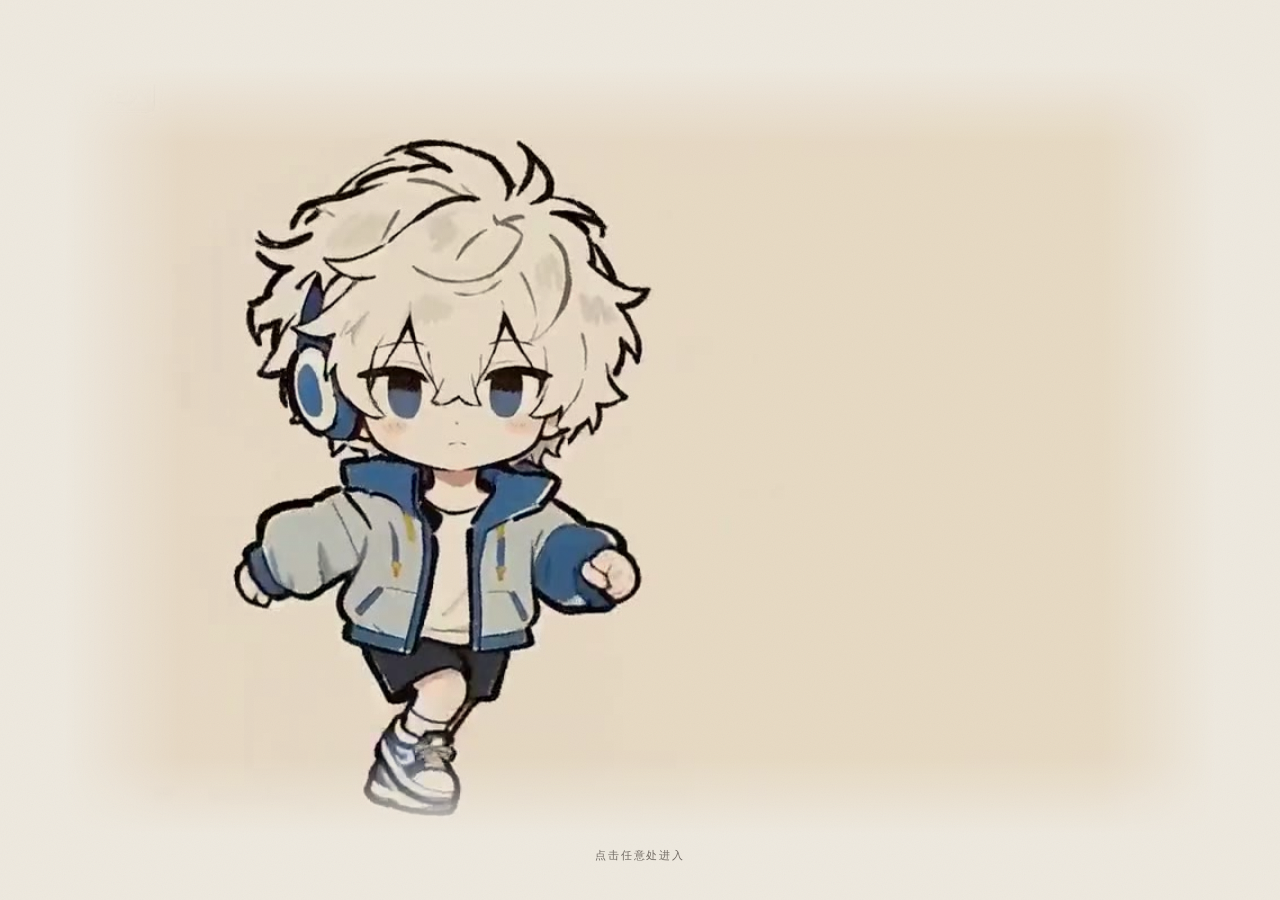
==== commit b6248b35: "视频降至 1024x682/797KB + poster 占位帧，弱网加载提速 57%" ====
--- a/index.html
+++ b/index.html
@@ -24,7 +24,7 @@
 <body class="entry-body">
 <main id="main-content" class="entry-main">
   <a class="entry-link" href="home.html" data-enter aria-label="进入主页">
-    <video class="entry-video" src="assets/videos/entry-wide.mp4" muted autoplay playsinline loop preload="auto"></video>
+    <video class="entry-video" src="assets/videos/entry-wide.mp4" poster="assets/videos/entry-poster.jpg" muted autoplay playsinline loop preload="auto"></video>
   </a>
   <p class="entry-hint" data-i18n="entry_hint">点击任意处进入</p>
 </main>
--- a/assets/css/style.css
+++ b/assets/css/style.css
@@ -3,8 +3,24 @@
    ========================================================================== */
 
 /* ---------- 字体 ----------
-   字体改为 HTML <head> 异步加载（media=print → all），不阻塞首屏渲染；
-   本地兜底栈保证任何网络环境下字形一致、不回退到杂乱默认字体。 */
+   热门 webfont 方案（2026-10-29 第 16 轮）：全部自托管 + 子集化 + swap
+   - Playfair Display：Google Fonts 最热 Didone 风格展示衬线（拉丁标题）
+   - Noto Serif SC 思源宋体 / Noto Sans SC 思源黑体：中文展示与正文
+   - 子集化：仅收录全站实际使用的 790 个字符（677 汉字），单字重约 100KB
+   - font-display: swap：首屏先用系统字体绘制，字体到位后无缝替换，不阻塞渲染
+   - IBM Plex Mono 仍由 HTML <head> 异步加载（loli 镜像） */
+
+@font-face { font-family: "Playfair Display"; src: url("../fonts/playfair-display-400.woff2") format("woff2"); font-weight: 400; font-style: normal; font-display: swap; }
+@font-face { font-family: "Playfair Display"; src: url("../fonts/playfair-display-600.woff2") format("woff2"); font-weight: 600; font-style: normal; font-display: swap; }
+@font-face { font-family: "Playfair Display"; src: url("../fonts/playfair-display-700.woff2") format("woff2"); font-weight: 700; font-style: normal; font-display: swap; }
+@font-face { font-family: "Playfair Display"; src: url("../fonts/playfair-display-400i.woff2") format("woff2"); font-weight: 400; font-style: italic; font-display: swap; }
+@font-face { font-family: "Noto Serif SC"; src: url("../fonts/noto-serif-sc-400.woff2") format("woff2"); font-weight: 400; font-style: normal; font-display: swap; }
+@font-face { font-family: "Noto Serif SC"; src: url("../fonts/noto-serif-sc-600.woff2") format("woff2"); font-weight: 600; font-style: normal; font-display: swap; }
+@font-face { font-family: "Noto Serif SC"; src: url("../fonts/noto-serif-sc-700.woff2") format("woff2"); font-weight: 700; font-style: normal; font-display: swap; }
+@font-face { font-family: "Noto Sans SC"; src: url("../fonts/noto-sans-sc-400.woff2") format("woff2"); font-weight: 400; font-style: normal; font-display: swap; }
+@font-face { font-family: "Noto Sans SC"; src: url("../fonts/noto-sans-sc-500.woff2") format("woff2"); font-weight: 500; font-style: normal; font-display: swap; }
+@font-face { font-family: "Noto Sans SC"; src: url("../fonts/noto-sans-sc-600.woff2") format("woff2"); font-weight: 600; font-style: normal; font-display: swap; }
+@font-face { font-family: "Noto Sans SC"; src: url("../fonts/noto-sans-sc-700.woff2") format("woff2"); font-weight: 700; font-style: normal; font-display: swap; }
 
 /* ---------- Design tokens ---------- */
 :root {
@@ -25,13 +41,13 @@
   --nav-bg: #eee9dfe0;
   --shadow: 0 24px 70px #30241b1c;
   --shadow-soft: 0 10px 32px #30241b12;
-  /* 展示栈：拉丁字形 Didot/Bodoni → Georgia；中文字形走系统宋体系，零下载、全站一致 */
-  --font-didone: "Didot", "Bodoni 72", "Bodoni MT", "Playfair Display", Georgia, "Times New Roman", "Songti SC", "STSong", "SimSun", "Noto Serif SC", "Source Han Serif SC", serif;
-  /* 中文展示栈（大段中文标题用，衬线） */
-  --font-display: "Songti SC", "STSong", "SimSun", "Noto Serif SC", "Source Han Serif SC", Georgia, serif;
-  /* 正文栈：无衬线，苹方/雅黑兜底 */
-  --font-body: "PingFang SC", "HarmonyOS Sans SC", "Microsoft YaHei", "Noto Sans SC", "Source Han Sans SC", "Helvetica Neue", Arial, sans-serif;
-  /* 等宽栈（IBM Plex Mono 为唯一 webfont，约 128KB/字重，异步加载） */
+  /* 展示栈：拉丁用 Playfair Display（webfont），中文回退思源宋体，再退系统宋体系 */
+  --font-didone: "Playfair Display", "Noto Serif SC", Georgia, "Times New Roman", "Songti SC", "STSong", "SimSun", "Source Han Serif SC", serif;
+  /* 中文展示栈（大段中文标题用，衬线，思源宋体） */
+  --font-display: "Noto Serif SC", "Songti SC", "STSong", "SimSun", "Source Han Serif SC", Georgia, serif;
+  /* 正文栈：思源黑体（webfont），苹方/雅黑兜底 */
+  --font-body: "Noto Sans SC", "PingFang SC", "HarmonyOS Sans SC", "Microsoft YaHei", "Source Han Sans SC", "Helvetica Neue", Arial, sans-serif;
+  /* 等宽栈（IBM Plex Mono 为唯一外链 webfont，约 128KB/字重，异步加载） */
   --font-mono: "IBM Plex Mono", "JetBrains Mono", "SFMono-Regular", Consolas, "Courier New", monospace;
   --max-width: 76rem;
   --content-width: 46rem;
@@ -139,6 +155,7 @@
   color: var(--ink-soft); border-radius: .65rem; padding: .55rem .68rem; font-size: .8rem;
   line-height: 1; transition: color .18s, background .18s;
   display: inline-flex; align-items: center; gap: .45rem;
+  cursor: pointer; touch-action: manipulation; -webkit-tap-highlight-color: transparent;
 }
 .desktop-nav a svg { width: 15px; height: 15px; }
 .desktop-nav a:hover, .desktop-nav a[aria-current="page"] { color: var(--ink); background: var(--signal-soft); }
@@ -178,7 +195,7 @@
   position: absolute; top: calc(100% + .8rem); right: 0; box-shadow: var(--shadow);
   backdrop-filter: blur(24px) saturate(115%);
 }
-.mobile-menu nav a { color: var(--ink-soft); border-radius: .6rem; padding: .7rem .8rem; font-size: .84rem; font-family: var(--font-mono); }
+.mobile-menu nav a { color: var(--ink-soft); border-radius: .6rem; padding: .7rem .8rem; font-size: .84rem; font-family: var(--font-mono); cursor: pointer; touch-action: manipulation; -webkit-tap-highlight-color: transparent; }
 .mobile-menu nav a:hover, .mobile-menu nav a[aria-current="page"] { color: var(--signal); background: var(--signal-soft); }
 
 /* ==========================================================================
@@ -883,9 +900,9 @@
 /* ==========================================================================
    项目卡片（名称居中放大 + 下方简介，整体紧凑）
    ========================================================================== */
-.project-listing { width: 80%; margin: 0 auto; gap: .9rem; }
+.project-listing { width: 80%; margin: 0 auto; gap: .7rem; }
 .project-listing .project-card {
-  min-height: 10.2rem; padding: .85rem 1.1rem .9rem; border-radius: .9rem;
+  min-height: 7.4rem; padding: .6rem .95rem .65rem; border-radius: .75rem;
   display: flex; flex-direction: column; align-items: center; text-align: center;
   position: relative; overflow: hidden;
 }
@@ -895,13 +912,13 @@
 }
 .project-listing .project-meta .post-arrow { color: var(--signal); font-size: .8rem; }
 .project-listing .project-card h3 {
-  margin: auto 0 .34rem; padding: 0 .5rem;
-  font-size: 1.22rem; line-height: 1.3; letter-spacing: -.01em; font-weight: 600;
+  margin: auto 0 .24rem; padding: 0 .5rem;
+  font-size: 1.02rem; line-height: 1.3; letter-spacing: -.01em; font-weight: 600;
   text-align: center; max-width: 100%;
   display: -webkit-box; -webkit-line-clamp: 3; -webkit-box-orient: vertical; overflow: hidden;
 }
 .project-listing .project-summary {
-  font-size: .68rem; line-height: 1.55; max-width: 34rem;
+  font-size: .62rem; line-height: 1.5; max-width: 34rem;
   display: -webkit-box; -webkit-line-clamp: 3; -webkit-box-orient: vertical; overflow: hidden;
 }
 
@@ -982,6 +999,7 @@
   transform: scaleX(0); transform-origin: 0 50%;
   background: linear-gradient(90deg, var(--signal), #f08a4b);
   box-shadow: 0 0 12px var(--signal-soft);
+  pointer-events: none;
 }
 
 /* 滚动渐显 */
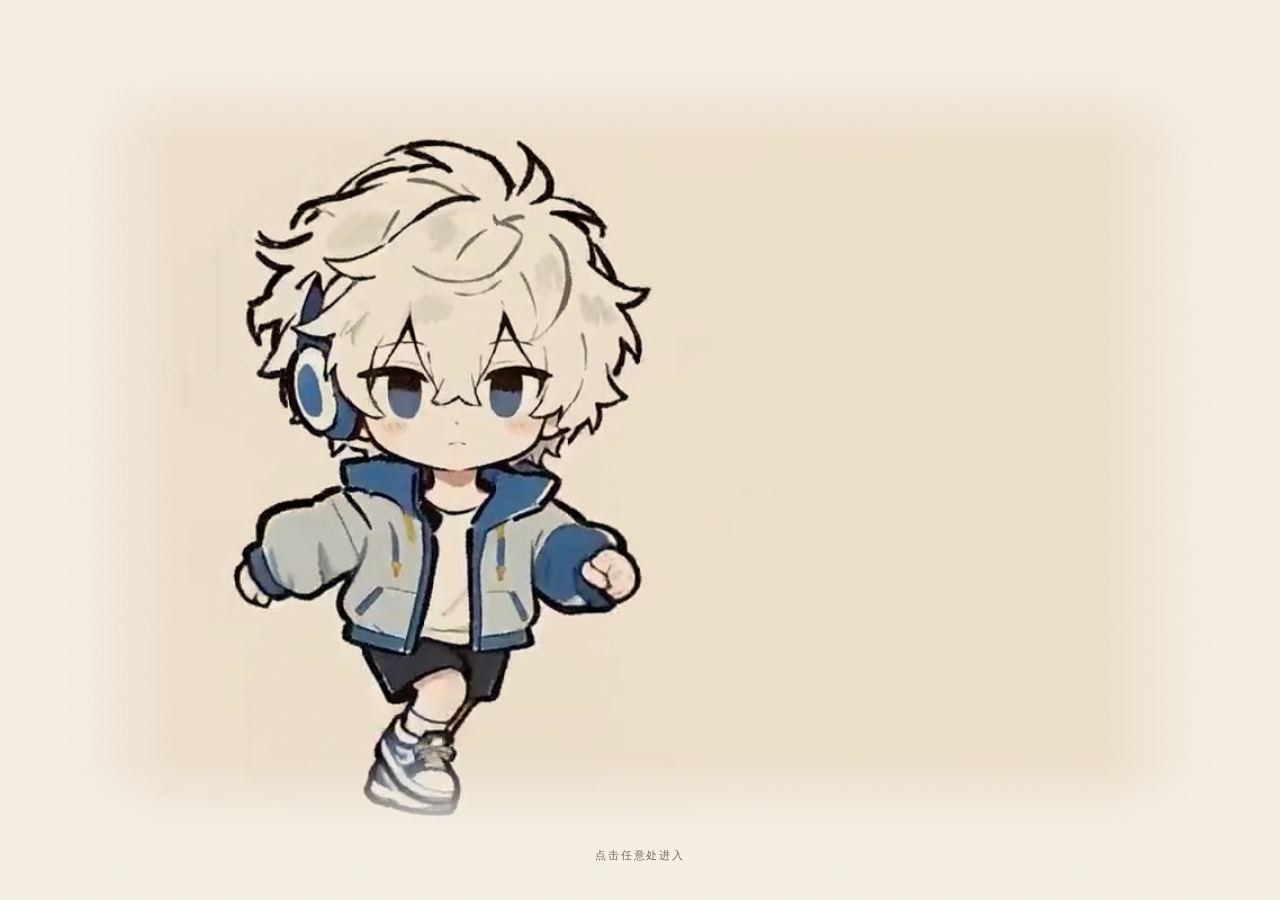
==== commit 52434791: "第19-20轮：landing-page 完善 + 审美提纯 功能与体验（第19轮）： - 浮动导航胶囊（毛玻璃走 ::before + isolation，避免 backdrop-filter 成为" ====
--- a/index.html
+++ b/index.html
@@ -4,6 +4,14 @@
 <meta charset="UTF-8">
 <meta name="viewport" content="width=device-width">
 <meta name="description" content="孔晨宇 Chenyu Kong 的个人主页">
+<meta property="og:type" content="website">
+<meta property="og:title" content="Chenyu Kong">
+<meta property="og:description" content="孔晨宇 Chenyu Kong 的个人主页：机械 · 视觉 · 机器人 · AI。">
+<meta property="og:image" content="assets/img/og-image.jpg">
+<meta name="twitter:card" content="summary_large_image">
+<meta name="twitter:title" content="Chenyu Kong">
+<meta name="twitter:description" content="孔晨宇 Chenyu Kong 的个人主页：机械 · 视觉 · 机器人 · AI。">
+<meta name="twitter:image" content="assets/img/og-image.jpg">
 <meta name="theme-color" content="#eee9df" media="(prefers-color-scheme: light)">
 <meta name="theme-color" content="#171411" media="(prefers-color-scheme: dark)">
 <link rel="icon" href="favicon.svg" type="image/svg+xml">
--- a/assets/css/style.css
+++ b/assets/css/style.css
@@ -25,22 +25,22 @@
 /* ---------- Design tokens ---------- */
 :root {
   color-scheme: light;
-  --paper: #eee9df;
-  --paper-strong: #f6f1e8;
-  --surface: #f6f1e8a8;
-  --surface-solid: #f6f1e8;
+  --paper: #f5f0e6;
+  --paper-strong: #faf6ed;
+  --surface: #faf6eda8;
+  --surface-solid: #faf6ed;
   --ink: #171411;
   --ink-soft: #4c4741;
   --muted: #716a63;
-  --line: #17141124;
-  --line-strong: #17141152;
+  --line: #1f1a1514;
+  --line-strong: #1f1a152e;
   --signal: #d94b2b;
   --signal-soft: #d94b2b1a;
   --trace: #d94b2b;
   --trace-soft: #d94b2b1f;
-  --nav-bg: #eee9dfe0;
-  --shadow: 0 24px 70px #30241b1c;
-  --shadow-soft: 0 10px 32px #30241b12;
+  --nav-bg: #f5f0e6e0;
+  --shadow: 0 24px 70px #3a2c1f1f;
+  --shadow-soft: 0 10px 32px #3a2c1f14;
   /* 展示栈：拉丁用 Playfair Display（webfont），中文回退思源宋体，再退系统宋体系 */
   --font-didone: "Playfair Display", "Noto Serif SC", Georgia, "Times New Roman", "Songti SC", "STSong", "SimSun", "Source Han Serif SC", serif;
   /* 中文展示栈（大段中文标题用，衬线，思源宋体） */
@@ -51,26 +51,31 @@
   --font-mono: "IBM Plex Mono", "JetBrains Mono", "SFMono-Regular", Consolas, "Courier New", monospace;
   --max-width: 76rem;
   --content-width: 46rem;
+  /* 动效基准曲线（B7）：加权、减速入位 */
+  --ease: cubic-bezier(.22, 1, .36, 1);
 }
 
 [data-theme="dark"] {
   color-scheme: dark;
-  --paper: #171411;
-  --paper-strong: #201c18;
-  --surface: #241f1bb8;
-  --surface-solid: #211d19;
-  --ink: #eee9df;
-  --ink-soft: #d0c7bc;
-  --muted: #a69c92;
-  --line: #eee9df24;
-  --line-strong: #eee9df4d;
+  --paper: #17130f;
+  --paper-strong: #221d16;
+  --surface: #251f18b8;
+  --surface-solid: #221d16;
+  --ink: #f5f0e6;
+  --ink-soft: #d6cec2;
+  --muted: #a99f93;
+  --line: #f5f0e61a;
+  --line-strong: #f5f0e638;
   --signal: #ef6748;
   --signal-soft: #ef674821;
   --trace: #ef6748;
   --trace-soft: #ef67481f;
-  --nav-bg: #171411e0;
+  --nav-bg: #17130fe0;
   --shadow: 0 28px 90px #0000004d;
   --shadow-soft: 0 12px 38px #0003;
+  /* Hero 标题渐变（B5）：深色 白→中灰 */
+  --hero-from: #ffffff;
+  --hero-to: #9b9b9b;
 }
 
 /* ---------- Reset / base ---------- */
@@ -84,7 +89,7 @@
   line-height: 1.7;
   -webkit-font-smoothing: antialiased;
   text-rendering: optimizeLegibility;
-  transition: background-color .35s ease, color .35s ease;
+  transition: background-color .35s cubic-bezier(.22,1,.36,1), color .35s cubic-bezier(.22,1,.36,1);
 }
 h1, h2, h3, h4, h5, h6 { font-size: inherit; font-weight: inherit; }
 a { color: inherit; text-decoration: none; }
@@ -110,18 +115,32 @@
 @keyframes search-backdrop-in { 0% { opacity: 0; } }
 @keyframes trace-flow { to { stroke-dashoffset: -1px; } }
 
-.trace-cursor { color: var(--trace); animation: 1.1s steps(2, jump-none) infinite cursor-blink; }
 .status-dot { background: var(--trace); width: .45rem; height: .45rem; box-shadow: 0 0 0 .28rem var(--trace-soft); border-radius: 50%; }
 
 /* ==========================================================================
    头部导航
    ========================================================================== */
+/* 浮动导航（B7）：离开上边缘、半透明 + 背景模糊的胶囊条 */
 .site-header {
-  z-index: 40; padding: .45rem 0; position: sticky; top: 0;
+  z-index: 40; padding: .7rem 0; position: sticky; top: 0;
+  background: transparent;
+  border-bottom: 0;
+}
+.header-inner {
+  position: relative; isolation: isolate;
+  padding: .5rem .8rem;
+}
+/* 毛玻璃视觉放在 ::before 上：元素自身的 backdrop-filter 会成为
+   fixed 定位后代（全屏移动菜单）的包含块，把菜单困进导航胶囊里 */
+.header-inner::before {
+  content: ""; position: absolute; inset: 0; z-index: -1; pointer-events: none;
   background: var(--nav-bg);
   backdrop-filter: blur(18px) saturate(150%);
   -webkit-backdrop-filter: blur(18px) saturate(150%);
-  border-bottom: 1px solid var(--line);
+  border: 1px solid var(--line);
+  border-radius: 1.1rem;
+  box-shadow: var(--shadow-soft);
+  transition: box-shadow .3s var(--ease), border-color .3s var(--ease);
 }
 .header-inner { display: flex; align-items: center; justify-content: space-between; gap: 1rem; flex-wrap: nowrap; }
 /* 导航永不压缩，避免窄屏时链接被右侧按钮区遮挡导致点不中 */
@@ -135,25 +154,22 @@
   font-size: 1.15rem; font-weight: 700; white-space: nowrap;
 }
 .brand-name .dot { color: var(--signal); }
-.brand-meta { border-left: 1px solid var(--line-strong); gap: .08rem; padding-left: .9rem; display: grid; min-width: 0; }
-.brand-role { color: var(--ink-soft); font-family: var(--font-mono); font-size: .6rem; letter-spacing: .08em; text-transform: uppercase; }
-.nav-status { color: var(--muted); font-family: var(--font-mono); font-size: .62rem; letter-spacing: .02em; }
 
 .nav-tray {
   backdrop-filter: blur(14px) saturate(120%);
-  background: #f6f1e8a8;
-  border: 1px solid #17141114;
+  background: var(--surface);
+  border: 1px solid var(--line);
   border-radius: 1.05rem;
   padding: .32rem;
-  box-shadow: 0 .65rem 1.8rem #30241b0e, inset 0 1px #ffffff94;
+  box-shadow: 0 .65rem 1.8rem #3a2c1f0e, inset 0 1px #ffffff94;
   display: flex;
 }
-[data-theme="dark"] .nav-tray { background: #201c18c2; border-color: #eee9df14; box-shadow: 0 .75rem 2rem #00000038, inset 0 1px #eee9df0a; }
+[data-theme="dark"] .nav-tray { background: #221d16c2; border-color: #f5f0e61a; box-shadow: 0 .75rem 2rem #00000038, inset 0 1px #f5f0e60a; }
 
 .desktop-nav { font-family: var(--font-mono); letter-spacing: .065em; text-transform: uppercase; font-size: .9rem; font-weight: 500; }
 .desktop-nav a {
   color: var(--ink-soft); border-radius: .65rem; padding: .55rem .68rem; font-size: .8rem;
-  line-height: 1; transition: color .18s, background .18s;
+  line-height: 1; transition: color .22s, background .22s;
   display: inline-flex; align-items: center; gap: .45rem;
   cursor: pointer; touch-action: manipulation; -webkit-tap-highlight-color: transparent;
 }
@@ -165,7 +181,7 @@
 .icon-button {
   width: 2.35rem; height: 2.35rem; color: var(--ink-soft); cursor: pointer; background: 0 0;
   border: 0; border-radius: .72rem; place-items: center; padding: 0;
-  transition: color .18s, background .18s, transform .12s; display: grid;
+  transition: color .22s, background .22s, transform .12s; display: grid;
 }
 .icon-button:hover { color: var(--signal); }
 .icon-button:active { transform: scale(.93); }
@@ -177,26 +193,49 @@
 .resume-link {
   color: var(--paper-strong); background: var(--ink); font-family: var(--font-mono);
   border-radius: .7rem; padding: .55rem .78rem; font-size: .72rem; line-height: 1;
-  transition: background .18s, transform .12s; white-space: nowrap;
+  transition: background .22s, transform .12s; white-space: nowrap;
 }
 .resume-link:hover { transform: translateY(-1px); }
 .resume-link .arr { color: var(--signal); }
 
-/* 移动端菜单 */
+/* 移动端菜单（B7）：全屏面板 + 链接逐个入场 + 汉堡/X 形变 */
 .mobile-menu { display: none; position: relative; }
 .mobile-menu summary {
   width: 2.75rem; height: 2.75rem; color: var(--ink-soft); cursor: pointer;
   border-radius: .72rem; place-items: center; list-style: none; display: grid;
+  position: relative; z-index: 60;
 }
 .mobile-menu summary::-webkit-details-marker { display: none; }
+.mobile-menu summary .mb-l1, .mobile-menu summary .mb-l2, .mobile-menu summary .mb-l3 {
+  transform-box: fill-box; transform-origin: center;
+  transition: transform .5s var(--ease), opacity .3s var(--ease);
+}
+.mobile-menu[open] summary .mb-l1 { transform: translateY(5px) rotate(45deg); }
+.mobile-menu[open] summary .mb-l2 { opacity: 0; }
+.mobile-menu[open] summary .mb-l3 { transform: translateY(-5px) rotate(-45deg); }
 .mobile-menu nav {
-  border: 1px solid var(--line); background: var(--paper-strong); border-radius: 1rem;
-  gap: .2rem; width: 13rem; padding: .55rem; display: grid;
-  position: absolute; top: calc(100% + .8rem); right: 0; box-shadow: var(--shadow);
-  backdrop-filter: blur(24px) saturate(115%);
-}
-.mobile-menu nav a { color: var(--ink-soft); border-radius: .6rem; padding: .7rem .8rem; font-size: .84rem; font-family: var(--font-mono); cursor: pointer; touch-action: manipulation; -webkit-tap-highlight-color: transparent; }
+  position: fixed; inset: 0; z-index: 50;
+  background: color-mix(in srgb, var(--paper-strong) 92%, transparent);
+  backdrop-filter: blur(28px) saturate(140%);
+  -webkit-backdrop-filter: blur(28px) saturate(140%);
+  border: 0; border-radius: 0; width: auto; box-shadow: none;
+  gap: .25rem; padding: 6rem 2rem 2rem; display: grid; align-content: center; justify-items: start;
+  animation: menu-panel-in .4s var(--ease) both;
+}
+@keyframes menu-panel-in { from { opacity: 0; } }
+.mobile-menu nav a {
+  color: var(--ink); border-radius: .6rem; padding: .8rem .6rem; width: 100%;
+  font-size: clamp(1.5rem, 6vw, 2rem); font-weight: 600; letter-spacing: -.01em;
+  font-family: var(--font-display); line-height: 1.3;
+  cursor: pointer; touch-action: manipulation; -webkit-tap-highlight-color: transparent;
+  display: flex; align-items: baseline; gap: .9rem; opacity: 0;
+}
+.mobile-menu nav a .nav-num { color: var(--signal); font-family: var(--font-mono); font-size: .68rem; font-weight: 500; letter-spacing: .08em; }
 .mobile-menu nav a:hover, .mobile-menu nav a[aria-current="page"] { color: var(--signal); background: var(--signal-soft); }
+.mobile-menu[open] nav a { animation: menu-link-in .5s var(--ease) both; animation-delay: calc(var(--i, 0) * 60ms); }
+@keyframes menu-link-in { from { opacity: 0; transform: translateY(24px); } to { opacity: 1; transform: none; } }
+/* 菜单打开时收起滚动徽标，减少全屏面板里的干扰 */
+body:has(.mobile-menu[open]) .scroll-badge { opacity: 0; }
 
 /* ==========================================================================
    封面页（首页 /）
@@ -206,7 +245,7 @@
   --cover-line: #17141133; --cover-accent: #d94b2b;
   background: repeating-linear-gradient(0deg, #17141105 0 1px, transparent 1px 4px), var(--cover-paper);
   position: relative; min-height: calc(100vh - 4rem); overflow: hidden;
-  transition: opacity .52s cubic-bezier(.2,.78,.2,1), transform .52s cubic-bezier(.2,.78,.2,1);
+  transition: opacity .52s cubic-bezier(.22,1,.36,1), transform .52s cubic-bezier(.22,1,.36,1);
 }
 [data-theme="dark"] .cover {
   --cover-paper: #171411; --cover-ink: #eee9df; --cover-muted: #a89f95;
@@ -215,8 +254,8 @@
 }
 .cover.is-leaving { pointer-events: none; }
 .cover-transition { z-index: 100; pointer-events: none; background: var(--cover-paper); position: fixed; inset: 0; transform: translateY(100%); }
-.cover.is-leaving .cover-transition { transition: transform .5s cubic-bezier(.76, 0, .24, 1); transform: translateY(0); }
-.cover.is-leaving .cover-copy, .cover.is-leaving .cover-portrait { opacity: .55; transition: opacity .26s, transform .4s cubic-bezier(.2, .8, .2, 1); transform: translateY(-.4rem); }
+.cover.is-leaving .cover-transition { transition: transform .5s cubic-bezier(.22,1,.36,1); transform: translateY(0); }
+.cover.is-leaving .cover-copy, .cover.is-leaving .cover-portrait { opacity: .55; transition: opacity .26s, transform .4s cubic-bezier(.22,1,.36,1); transform: translateY(-.4rem); }
 .cover.is-leaving .cover-portrait { transform: translateY(calc(-47% - .4rem)); }
 
 .cover-header {
@@ -231,7 +270,7 @@
 .cover-nav a {
   color: var(--cover-muted); border-radius: .6rem; padding: .5rem .6rem; font-size: .78rem;
   letter-spacing: .065em; text-transform: uppercase; font-weight: 500;
-  display: inline-flex; align-items: center; gap: .45rem; transition: color .16s;
+  display: inline-flex; align-items: center; gap: .45rem; transition: color .22s;
 }
 .cover-nav a:hover { color: var(--cover-accent); }
 .cover-nav .nav-icon { width: 15px; height: 15px; }
@@ -271,7 +310,7 @@
 .cover-button {
   border: 1px solid var(--cover-ink); justify-content: space-between; align-items: center;
   gap: 1.5rem; min-width: 10rem; min-height: 3.55rem; padding: 0 1.3rem; display: inline-flex;
-  font-family: var(--font-display); font-size: .98rem; transition: color .18s, background .18s, border-color .18s;
+  font-family: var(--font-display); font-size: .98rem; transition: color .22s, background .22s, border-color .22s;
 }
 .cover-button span { color: var(--cover-accent); }
 .cover-button-primary { border-color: var(--cover-accent); }
@@ -290,15 +329,17 @@
 [data-portrait].mode-3d .portrait-3d { display: block; }
 
 /* 2D / 3D 切换按钮 */
-.portrait-mode { position: absolute; top: -2.4rem; right: 0; display: flex; gap: .3rem; z-index: 6; }
+/* 视图切换：极简文本切换（不用贴纸式按钮），悬浮在头像框上方 */
+.portrait-mode { position: absolute; top: -1.8rem; right: 0; display: flex; align-items: baseline; gap: .6rem; z-index: 6; }
 .mode-btn {
-  font-family: var(--font-mono); font-size: .68rem; letter-spacing: .08em; text-transform: uppercase;
-  color: var(--muted); background: color-mix(in srgb, var(--paper-strong) 78%, transparent);
-  border: 1px solid var(--line); border-radius: .5rem; padding: .34rem .62rem; cursor: pointer;
-  backdrop-filter: blur(8px); transition: color .18s, background .18s, border-color .18s;
-}
-.mode-btn:hover { color: var(--signal); border-color: var(--signal); }
-.mode-btn.is-active { color: var(--paper); background: var(--ink); border-color: var(--ink); }
+  font-family: var(--font-mono); font-size: .64rem; letter-spacing: .12em; text-transform: uppercase;
+  color: var(--muted); background: none; border: 0; padding: .1rem 0; cursor: pointer;
+  position: relative; transition: color .22s;
+}
+.mode-btn::after { content: ""; position: absolute; left: 0; right: 0; bottom: -.2rem; height: 1px; background: currentColor; opacity: 0; transition: opacity .22s; }
+.mode-btn:hover { color: var(--signal); }
+.mode-btn.is-active { color: var(--ink); }
+.mode-btn.is-active::after { opacity: 1; }
 
 [data-theme="dark"] .portrait-source, [data-theme="dark"] .portrait-3d img {
   filter: invert() hue-rotate(180deg) brightness(.94) saturate(.9); mix-blend-mode: screen;
@@ -344,7 +385,7 @@
 .filter-button {
   border: 0; border-right: 1px solid var(--line); min-height: 2.75rem; color: var(--ink-soft);
   font-family: var(--font-mono); cursor: pointer; background: 0 0; letter-spacing: .04em;
-  padding: .75rem 1rem; font-size: .7rem; transition: color .18s, background .18s;
+  padding: .75rem 1rem; font-size: .7rem; transition: color .22s, background .22s;
 }
 .filter-button:hover, .filter-button[aria-pressed="true"] { color: var(--paper); background: var(--ink); }
 
@@ -363,7 +404,7 @@
 .post-card p { max-width: 46rem; color: var(--ink-soft); margin: 0 0 1rem; font-size: .92rem; line-height: 1.8; }
 .post-arrow {
   border: 1px solid var(--line); width: 2.4rem; height: 2.4rem; color: var(--signal); border-radius: 50%;
-  place-items: center; transition: color .18s, background .18s, transform .18s; display: grid;
+  place-items: center; transition: color .22s, background .22s, transform .22s; display: grid;
 }
 .post-card:hover .post-arrow { color: var(--paper-strong); background: var(--signal); transform: rotate(-12deg); }
 .post-arrow svg { width: 14px; height: 14px; }
@@ -380,7 +421,7 @@
   border: 1px solid var(--line); background: var(--surface); min-height: 28rem; box-shadow: var(--shadow-soft);
   backdrop-filter: blur(16px) saturate(140%); border-radius: 1.6rem; flex-direction: column;
   justify-content: space-between; padding: clamp(1.5rem, 3vw, 2.4rem);
-  transition: border-color .22s, transform .26s cubic-bezier(.2,.8,.2,1), box-shadow .22s; display: flex; position: relative; overflow: hidden;
+  transition: border-color .22s, transform .26s cubic-bezier(.22,1,.36,1), box-shadow .22s; display: flex; position: relative; overflow: hidden;
 }
 .project-card:hover { transform: translateY(-4px); border-color: var(--signal); box-shadow: var(--shadow); }
 .project-meta {
@@ -426,12 +467,12 @@
 .button-row { display: flex; flex-wrap: wrap; gap: .7rem; margin-top: 1.8rem; }
 .btn-solid {
   font-family: var(--font-mono); font-size: .8rem; letter-spacing: .04em; padding: .75rem 1.2rem;
-  background: var(--ink); color: var(--paper-strong); border-radius: .7rem; transition: opacity .18s, transform .12s;
+  background: var(--ink); color: var(--paper-strong); border-radius: .7rem; transition: opacity .22s, transform .12s;
 }
 .btn-solid:hover { opacity: .85; transform: translateY(-1px); }
 .btn-line {
   font-family: var(--font-mono); font-size: .8rem; letter-spacing: .04em; padding: .75rem 1.2rem;
-  border: 1px solid var(--line-strong); color: var(--signal); border-radius: .7rem; transition: border-color .18s, transform .12s;
+  border: 1px solid var(--line-strong); color: var(--signal); border-radius: .7rem; transition: border-color .22s, transform .12s;
 }
 .btn-line:hover { border-color: var(--signal); transform: translateY(-1px); }
 
@@ -471,7 +512,7 @@
 .resume-item h3 { font-family: var(--font-didone); font-weight: 400; font-size: 1.55rem; margin-bottom: .6rem; }
 .resume-item p { color: var(--ink-soft); font-size: .9rem; line-height: 1.9; max-width: 60ch; }
 .text-link { color: var(--ink); font-family: var(--font-mono); align-items: center; gap: .55rem; font-size: .78rem; display: inline-flex; margin-top: .8rem; }
-.text-link::after { content: "↗"; color: var(--signal); transition: transform .18s; }
+.text-link::after { content: "↗"; color: var(--signal); transition: transform .22s; }
 .text-link:hover::after { transform: translate(.18rem, -.18rem); }
 
 /* ==========================================================================
@@ -497,9 +538,15 @@
 .editorial-actions a {
   border: 1px solid var(--line-strong); justify-content: space-between; align-items: center; gap: 1.25rem;
   min-width: 10rem; min-height: 3.25rem; padding: 0 1rem; font-size: .84rem; font-family: var(--font-display);
-  transition: color .18s, background .18s; display: inline-flex;
+  transition: color .22s, background .22s; display: inline-flex;
 }
 .editorial-actions a:first-child { border-color: var(--signal); }
+/* 唯一主 CTA：实心墨色，悬停转信号色（A4：一个主行动） */
+.editorial-actions a:first-child {
+  border-color: var(--ink); background: var(--ink); color: var(--paper-strong);
+}
+.editorial-actions a:first-child:hover { background: var(--signal); border-color: var(--signal); color: #fff; }
+.editorial-actions a:first-child:hover span { color: #fff; }
 .editorial-actions a:hover { color: var(--paper); background: var(--ink); }
 .editorial-actions a span { color: var(--signal); }
 .editorial-index {
@@ -512,7 +559,7 @@
 .editorial-index strong { font-family: var(--font-didone); font-size: 1.05rem; font-weight: 600; }
 .editorial-index small { color: var(--muted); grid-column: 2; font-size: .76rem; }
 .editorial-now { color: var(--muted); align-items: center; gap: .6rem; margin: 0; font-size: .74rem; display: flex; }
-.editorial-now span { background: var(--signal); border-radius: 50%; width: .42rem; height: .42rem; animation: 2s ease-in-out infinite journal-pulse; }
+.editorial-now span { background: var(--signal); border-radius: 50%; width: .42rem; height: .42rem; animation: 2s cubic-bezier(.22,1,.36,1) infinite journal-pulse; }
 
 .profile-hero-grid { grid-template-columns: minmax(0, 1.45fr) minmax(18rem, .55fr); display: grid; }
 .profile-intro { padding: clamp(3rem, 7vw, 6rem) clamp(2rem, 5vw, 5rem) clamp(3rem, 7vw, 6rem) 0; }
@@ -520,7 +567,7 @@
 .profile-intro h1 em { color: var(--signal); font-weight: 400; }
 .profile-role { color: var(--signal); font-family: var(--font-mono); letter-spacing: .12em; margin-top: 2rem; font-size: .82rem; }
 .profile-bio { color: var(--ink-soft); max-width: 34rem; margin-top: 1.4rem; font-size: .95rem; line-height: 1.9; }
-.profile-facts { border-top: 1px solid var(--line-strong); border-bottom: 1px solid var(--line-strong); grid-template-columns: .75fr 1.35fr .8fr; max-width: 46rem; margin: clamp(1.4rem, 3vh, 2rem) 0 0; display: grid; }
+.profile-facts { border-top: 1px solid var(--line-strong); border-bottom: 1px solid var(--line-strong); grid-template-columns: minmax(0, 1fr) minmax(0, 1.15fr); max-width: 34rem; margin: clamp(1.4rem, 3vh, 2rem) 0 0; display: grid; }
 .profile-facts > div { padding: 1rem 1rem 1rem 0; }
 .profile-facts > div + div { border-left: 1px solid var(--line); padding-left: 1.2rem; }
 .profile-facts dt { color: var(--signal); font-family: var(--font-mono); letter-spacing: .08em; text-transform: uppercase; font-size: .58rem; }
@@ -548,15 +595,11 @@
 .editorial-section-head .text-link { justify-self: end; }
 .editorial-projects { border-top: 1px solid var(--line-strong); border-bottom: 1px solid var(--line-strong); grid-template-columns: minmax(0, 1.25fr) minmax(18rem, .75fr); display: grid; }
 .editorial-projects .project-card {
-  border: 0; border-right: 1px solid var(--line-strong); min-height: 34rem; box-shadow: none; backdrop-filter: none;
+  border: 0; border-right: 1px solid var(--line-strong); min-height: 30rem; box-shadow: none; backdrop-filter: none;
   background: 0 0; border-radius: 0; padding: clamp(2rem, 4vw, 3.5rem); transform: none;
 }
 .editorial-projects .project-card:last-child { border-right: 0; }
 .editorial-projects .project-card:hover { background: var(--signal-soft); }
-.editorial-projects .project-card::after {
-  content: ""; background-image: radial-gradient(var(--signal) .7px, transparent .8px); width: 11rem; height: 11rem;
-  opacity: .13; background-size: 7px 7px; position: absolute; bottom: -2rem; right: -2rem; transform: rotate(-8deg);
-}
 .editorial-projects .project-card h3 { max-width: 14ch; margin-top: 5rem; font-size: clamp(2.2rem, 4.2vw, 4.4rem); line-height: 1; }
 .editorial-projects .metric strong { color: var(--signal); font-family: var(--font-didone); font-size: 1.25rem; }
 .editorial-post-list .post-card { grid-template-columns: 9rem minmax(0, 1fr) auto; gap: clamp(1.5rem, 4vw, 4rem); padding: 2.5rem 0; }
@@ -583,9 +626,9 @@
   transform-origin: 50% 0; border-radius: 1.5rem; margin: clamp(1.5rem, 8svh, 5.5rem) auto auto; padding: 0;
   overflow: hidden; box-shadow: 0 2rem 7rem #17141157; position: relative;
 }
-.search-dialog[open] { animation: .26s cubic-bezier(.2,.78,.2,1) both search-materialize; display: grid; }
+.search-dialog[open] { animation: .26s cubic-bezier(.22,1,.36,1) both search-materialize; display: grid; }
 .search-dialog::before { z-index: 2; background: var(--signal); content: ""; height: 3px; position: absolute; top: 0; left: 1.5rem; right: 1.5rem; }
-.search-dialog::backdrop { backdrop-filter: blur(12px) saturate(80%); background: #17141180; animation: .22s ease-out both search-backdrop-in; }
+.search-dialog::backdrop { backdrop-filter: blur(12px) saturate(80%); background: #17141180; animation: .22s cubic-bezier(.22,1,.36,1) both search-backdrop-in; }
 .search-topbar { border-bottom: 1px solid var(--line); align-items: center; gap: 1rem; min-height: 3.75rem; padding: .7rem 1.25rem; display: flex; }
 .search-signal { color: var(--signal); font-family: var(--font-mono); letter-spacing: .08em; text-transform: uppercase; font-size: .67rem; font-weight: 500; align-items: center; gap: .5rem; display: inline-flex; }
 .search-signal i { width: .42rem; height: .42rem; box-shadow: 0 0 0 .22rem var(--signal-soft); background: currentColor; border-radius: 50%; }
@@ -594,7 +637,7 @@
   border: 1px solid var(--line); min-height: 2.1rem; color: var(--muted); background: var(--surface);
   font-family: var(--font-mono); letter-spacing: .06em; cursor: pointer; border-radius: .65rem;
   align-items: center; gap: .45rem; padding: .35rem .55rem .35rem .65rem; font-size: .61rem;
-  transition: color .16s, border-color .16s, transform .12s; display: inline-flex; margin-left: auto;
+  transition: color .22s, border-color .22s, transform .12s; display: inline-flex; margin-left: auto;
 }
 .search-close:hover { border-color: var(--line-strong); color: var(--ink); }
 .search-close:active { transform: scale(.96); }
@@ -604,10 +647,10 @@
 .search-field {
   border: 1px solid var(--line-strong); background: var(--surface); cursor: text; border-radius: .85rem;
   grid-template-columns: auto minmax(0, 1fr) auto; align-items: center; gap: .8rem; margin: 0 1.5rem;
-  padding: .8rem .95rem; transition: border-color .18s, box-shadow .18s; display: grid; box-shadow: inset 0 1px #ffffff38;
+  padding: .8rem .95rem; transition: border-color .22s, box-shadow .22s; display: grid; box-shadow: inset 0 1px #ffffff38;
 }
 .search-field:focus-within { border-color: var(--signal); background: var(--paper-strong); box-shadow: 0 0 0 4px var(--signal-soft); }
-.search-field > svg { color: var(--muted); width: 18px; height: 18px; transition: color .18s; }
+.search-field > svg { color: var(--muted); width: 18px; height: 18px; transition: color .22s; }
 .search-field:focus-within > svg { color: var(--signal); }
 .search-field input { width: 100%; min-width: 0; color: var(--ink); font-family: var(--font-body); background: 0 0; border: 0; outline: 0; padding: 0; font-size: clamp(1rem, 2.5vw, 1.18rem); font-weight: 500; line-height: 1.5; }
 .search-field input::placeholder { color: var(--muted); opacity: .78; }
@@ -618,13 +661,13 @@
 .search-meta kbd { color: var(--ink-soft); font: inherit; }
 .search-results { scrollbar-width: thin; min-height: 0; max-height: 25rem; margin: 0; padding: 0 1.25rem 1.25rem; list-style: none; overflow-y: auto; }
 .search-results:not(:empty) { border-top: 1px solid var(--line); }
-.search-result a { border-bottom: 1px solid var(--line); grid-template-columns: 2rem minmax(0, 1fr) auto; align-items: start; gap: .85rem; padding: 1rem .3rem; transition: background-color .16s, padding .16s; display: grid; }
+.search-result a { border-bottom: 1px solid var(--line); grid-template-columns: 2rem minmax(0, 1fr) auto; align-items: start; gap: .85rem; padding: 1rem .3rem; transition: background-color .22s, padding .22s; display: grid; }
 .search-result a:hover { background: var(--signal-soft); padding-left: .7rem; padding-right: .7rem; }
 .search-result-number { color: var(--signal); font-family: var(--font-mono); letter-spacing: .06em; padding-top: .22rem; font-size: .63rem; }
 .search-result strong { font-family: var(--font-display); margin-bottom: .2rem; font-size: 1.05rem; font-weight: 600; line-height: 1.45; display: block; }
 .search-result p { color: var(--ink-soft); margin: 0 0 .35rem; font-size: .75rem; line-height: 1.55; }
 .search-result small { color: var(--muted); font-family: var(--font-mono); text-overflow: ellipsis; white-space: nowrap; font-size: .58rem; display: block; overflow: hidden; }
-.search-result-arrow { color: var(--muted); padding-top: .05rem; font-size: 1rem; transition: color .16s, transform .16s; }
+.search-result-arrow { color: var(--muted); padding-top: .05rem; font-size: 1rem; transition: color .22s, transform .22s; }
 .search-result a:hover .search-result-arrow { color: var(--signal); transform: translate(.12rem, -.12rem); }
 
 /* ==========================================================================
@@ -646,7 +689,6 @@
   .desktop-nav { letter-spacing: .03em; font-size: .82rem; }
   .desktop-nav a { padding: .5rem .52rem; gap: .35rem; }
   .desktop-nav a svg { width: 13px; height: 13px; }
-  .brand-meta { display: none; }
   .header-actions { gap: .3rem; }
   .resume-link { padding: .5rem .62rem; font-size: .68rem; }
 }
@@ -667,13 +709,15 @@
 }
 @media (max-width: 640px) {
   .site-shell { width: min(calc(100% - 1.5rem), var(--max-width)); }
-  .brand-meta { padding-left: .55rem; }
-  .brand-role { display: none; }
+  /* 移动端 colophon：姓名与品牌/大标题重复，隐去；余下两行左对齐 */
+  .editorial-kicker { grid-template-columns: 1fr; gap: .3rem; }
+  .editorial-kicker span:first-child { display: none; }
+  .editorial-kicker span:last-child { text-align: left; }
   .cover-copy { padding-left: 1rem; }
   .cover-copy h1 { font-size: clamp(4.8rem, 25vw, 6.8rem); line-height: .73; }
   .cover-copy h1 em { margin-left: .22em; }
   .cover-portrait { width: min(78vw, 20rem); right: auto; left: 50%; top: auto; bottom: 0; transform: translateX(-50%); }
-  .portrait-mode { top: -2.2rem; right: 50%; transform: translateX(50%); }
+  .portrait-mode { top: -1.7rem; right: 50%; transform: translateX(50%); }
   .cover-footnote { left: 1rem; bottom: .8rem; }
   .cover-edition { right: 1rem; bottom: .8rem; }
   .cover-rule.rule-left { display: none; }
@@ -714,7 +758,7 @@
   color: var(--ink-soft); font-family: var(--font-display); margin: 0 0 2rem;
   font-size: clamp(1rem, 1.45vw, 1.2rem); line-height: 1.75;
 }
-.index-hero__facts { border-top: 1px solid var(--line-strong); border-bottom: 1px solid var(--line); grid-template-columns: repeat(3, minmax(0, 1fr)); margin: 0; display: grid; }
+.index-hero__facts { border-top: 1px solid var(--line-strong); border-bottom: 1px solid var(--line); grid-template-columns: repeat(auto-fit, minmax(0, 1fr)); margin: 0; display: grid; }
 .index-hero__facts > div { padding: .9rem 1rem .9rem 0; }
 .index-hero__facts > div + div { border-left: 1px solid var(--line); padding-left: 1.2rem; }
 .index-hero__facts dt { color: var(--muted); font-family: var(--font-mono); letter-spacing: .05em; text-transform: uppercase; white-space: nowrap; font-size: .62rem; overflow: hidden; }
@@ -727,7 +771,7 @@
   border: 1px solid var(--line-strong); min-height: 2.9rem; color: var(--ink); background: var(--surface);
   font-family: var(--font-mono); letter-spacing: .02em; backdrop-filter: blur(18px) saturate(150%); border-radius: 999px;
   justify-content: center; align-items: center; gap: .6rem; padding: .72rem 1.05rem; font-size: .78rem; font-weight: 500;
-  transition: border-color .18s, background .18s, color .18s, transform .12s; display: inline-flex;
+  transition: border-color .22s, background .22s, color .22s, transform .12s; display: inline-flex;
 }
 .button:hover { border-color: var(--signal); background: var(--signal-soft); }
 .button:active { transform: scale(.97); }
@@ -773,22 +817,18 @@
   color: var(--ink-soft); font-family: var(--font-mono); font-size: .72rem; font-weight: 500;
   letter-spacing: .05em; cursor: pointer; background: 0 0; border: 1px solid var(--line);
   border-radius: .7rem; padding: .42rem .6rem; line-height: 1;
-  transition: color .18s, border-color .18s, background .18s;
+  transition: color .22s, border-color .22s, background .22s;
 }
 .lang-toggle:hover { color: var(--signal); border-color: var(--signal); }
 [data-theme="dark"] .lang-toggle { border-color: var(--line); }
 
 /* ==========================================================================
-   About 头像区（2D 静态 / 3D 模型）
-   ========================================================================== */
-.about-avatar-wrap { padding: 0 0 1rem; display: flex; flex-direction: column; align-items: center; gap: 1rem; }
-.about-avatar { position: relative; width: min(42vw, 13rem); aspect-ratio: 1 / 1; }
+   头像（2D 静态 / 3D 模型，home 页使用）
+   ========================================================================== */
 .avatar-2d { width: 100%; height: 100%; }
 .avatar-2d img { width: 100%; height: 100%; object-fit: cover; }
 .avatar-3d { position: absolute; inset: 0; }
 .avatar-3d canvas { width: 100% !important; height: 100% !important; display: block; }
-.about-avatar .portrait-mode { top: -2.2rem; right: 50%; transform: translateX(50%); }
-.about-avatar-note { color: var(--muted); font-family: var(--font-mono); font-size: .72rem; letter-spacing: .04em; margin: 0; }
 [data-avatar].mode-3d .avatar-2d { display: none; }
 [data-avatar].mode-3d .avatar-3d { display: block; }
 [data-theme="dark"] .avatar-2d img { filter: invert() hue-rotate(180deg) brightness(.94) saturate(.9); }
@@ -797,7 +837,7 @@
 .profile-avatar { position: relative; aspect-ratio: 1 / 1; width: min(100%, 20rem); margin: 0 auto; }
 .profile-avatar .avatar-2d { position: absolute; inset: 0; width: auto; height: auto; }
 .profile-avatar .avatar-2d img { width: 100%; height: 100%; object-fit: cover; }
-.profile-avatar .portrait-mode { top: -2.2rem; right: 0; }
+.profile-avatar .portrait-mode { top: -1.7rem; right: 0; }
 
 /* 封面视频（进入动画） */
 .cover-video-wrap {
@@ -806,7 +846,7 @@
   border-radius: .8rem;
   overflow: hidden;
   box-shadow: var(--shadow-soft);
-  transition: transform .3s cubic-bezier(.2,.8,.2,1), box-shadow .3s;
+  transition: transform .3s cubic-bezier(.22,1,.36,1), box-shadow .3s;
 }
 .cover-video-wrap:hover { transform: translateY(-2px); box-shadow: var(--shadow); }
 .cover-video { width: 100%; height: auto; display: block; mix-blend-mode: multiply; }
@@ -834,11 +874,11 @@
 .award-card {
   text-align: left; padding: 0; background: var(--surface); border: 1px solid var(--line);
   border-radius: .9rem; overflow: hidden; cursor: zoom-in; display: flex; flex-direction: column;
-  transition: transform .28s cubic-bezier(.2,.8,.2,1), border-color .22s, box-shadow .22s;
+  transition: transform .28s cubic-bezier(.22,1,.36,1), border-color .22s, box-shadow .22s;
 }
 .award-card:hover { transform: translateY(-4px); border-color: var(--signal); box-shadow: var(--shadow); }
 .award-thumb { display: block; aspect-ratio: 4 / 3; overflow: hidden; background: var(--paper-strong); border-bottom: 1px solid var(--line); }
-.award-thumb img { width: 100%; height: 100%; object-fit: cover; object-position: center 22%; transition: transform .45s cubic-bezier(.2,.8,.2,1); }
+.award-thumb img { width: 100%; height: 100%; object-fit: cover; object-position: center 22%; transition: transform .45s cubic-bezier(.22,1,.36,1); }
 .award-card:hover .award-thumb img { transform: scale(1.05); }
 .award-body { padding: .85rem 1rem 1.05rem; display: grid; gap: .5rem; align-content: start; }
 .award-level {
@@ -884,10 +924,10 @@
 .entry-hint {
   position: fixed; bottom: 2.2rem; left: 50%; transform: translateX(-50%);
   font-family: var(--font-mono); font-size: .7rem; letter-spacing: .16em; color: var(--muted);
-  animation: entry-hint-pulse 2.4s ease-in-out infinite;
+  animation: entry-hint-pulse 2.4s cubic-bezier(.22,1,.36,1) infinite;
 }
 @keyframes entry-hint-pulse { 0%, 100% { opacity: .45; } 50% { opacity: 1; } }
-body.is-leaving { opacity: 0; transition: opacity .5s ease; pointer-events: none; }
+body.is-leaving { opacity: 0; transition: opacity .5s cubic-bezier(.22,1,.36,1); pointer-events: none; }
 
 @media (max-width: 1000px) {
   .award-grid { grid-template-columns: repeat(2, minmax(0, 1fr)); }
@@ -955,11 +995,11 @@
 .up-grid { display: grid; grid-template-columns: repeat(4, minmax(0, 1fr)); gap: 1.1rem; }
 .up-card {
   border: 1px solid var(--line); border-radius: .9rem; overflow: hidden; background: var(--surface);
-  margin: 0; transition: transform .26s cubic-bezier(.2,.8,.2,1), border-color .22s, box-shadow .22s;
+  margin: 0; transition: transform .26s cubic-bezier(.22,1,.36,1), border-color .22s, box-shadow .22s;
 }
 .up-card:hover { transform: translateY(-3px); border-color: var(--signal); box-shadow: var(--shadow-soft); }
 .up-photo { display: block; aspect-ratio: 4 / 3; overflow: hidden; background: var(--paper-strong); }
-.up-photo img { width: 100%; height: 100%; object-fit: cover; transition: transform .4s cubic-bezier(.2,.8,.2,1); }
+.up-photo img { width: 100%; height: 100%; object-fit: cover; transition: transform .4s cubic-bezier(.22,1,.36,1); }
 .up-card:hover .up-photo img { transform: scale(1.05); }
 .up-card figcaption { padding: .7rem .85rem .85rem; display: grid; gap: .2rem; }
 .up-card strong { font-family: var(--font-display); font-size: .86rem; font-weight: 600; line-height: 1.35; }
@@ -993,11 +1033,11 @@
 }
 [data-theme="dark"] .grain { mix-blend-mode: screen; opacity: .07; }
 
-/* 阅读进度条 */
+/* 阅读进度条（纯色，B4：不用渐变） */
 .read-progress {
   position: fixed; top: 0; left: 0; z-index: 95; height: 2.5px; width: 100%;
   transform: scaleX(0); transform-origin: 0 50%;
-  background: linear-gradient(90deg, var(--signal), #f08a4b);
+  background: var(--signal);
   box-shadow: 0 0 12px var(--signal-soft);
   pointer-events: none;
 }
@@ -1005,14 +1045,14 @@
 /* 滚动渐显 */
 [data-reveal] {
   opacity: 0; transform: translateY(26px);
-  transition: opacity .7s cubic-bezier(.2,.7,.2,1), transform .7s cubic-bezier(.2,.7,.2,1);
+  transition: opacity .7s cubic-bezier(.22,1,.36,1), transform .7s cubic-bezier(.22,1,.36,1);
   transition-delay: var(--reveal-delay, 0ms);
   will-change: opacity, transform;
 }
 [data-reveal].is-revealed { opacity: 1; transform: translateY(0); }
 
 /* 卡片倾斜 + 光标光斑（--mx/--my 由 JS 写入） */
-.tilt-card { transform-style: preserve-3d; transition: transform .35s cubic-bezier(.2,.8,.2,1), border-color .22s, box-shadow .22s; }
+.tilt-card { transform-style: preserve-3d; transition: transform .35s cubic-bezier(.22,1,.36,1), border-color .22s, box-shadow .22s; }
 .tilt-card::before {
   content: ""; position: absolute; inset: 0; z-index: 0; pointer-events: none;
   border-radius: inherit; opacity: 0; transition: opacity .3s;
@@ -1021,28 +1061,11 @@
 .tilt-card:hover::before { opacity: 1; }
 .tilt-card > * { position: relative; z-index: 1; }
 
-/* 跑马灯字幕带 */
-.marquee-band {
-  border-top: 1px solid var(--line-strong); border-bottom: 1px solid var(--line-strong);
-  overflow: hidden; padding: .8rem 0; background: var(--paper-strong);
-}
-.marquee-track {
-  display: flex; gap: 3.5rem; width: max-content;
-  animation: marquee-scroll 32s linear infinite;
-}
-.marquee-track span {
-  font-family: var(--font-mono); font-size: .74rem; letter-spacing: .14em;
-  text-transform: uppercase; color: var(--muted); white-space: nowrap;
-  display: inline-flex; align-items: center; gap: 3.5rem;
-}
-.marquee-track span::after { content: "✳"; color: var(--signal); }
-@keyframes marquee-scroll { to { transform: translateX(-50%); } }
-
 /* 数字滚动 */
 .count-up { display: inline-block; font-variant-numeric: tabular-nums; }
 
 /* 页面载入淡入 */
-body:not(.entry-body) .site-main { animation: page-in .5s cubic-bezier(.2,.7,.2,1) both; }
+body:not(.entry-body) .site-main { animation: page-in .5s cubic-bezier(.22,1,.36,1) both; }
 @keyframes page-in { from { opacity: 0; transform: translateY(10px); } }
 
 /* 章节序号标记（编辑杂志风） */
@@ -1061,11 +1084,201 @@
   border-radius: 1.1rem; pointer-events: none; opacity: .8;
 }
 
+/* ==========================================================================
+   第18轮 · 高级特效层（逐字进场 / 磁性 / 自定义光标 / 视差 / 揭纸 / 颗粒 / 徽章 / hero 倾斜）
+   ========================================================================== */
+
+/* —— 自定义光标：即时点 + 延迟环 —— */
+.cursor-dot, .cursor-ring {
+  position: fixed; left: 0; top: 0; pointer-events: none; z-index: 200;
+  border-radius: 50%; will-change: transform;
+}
+.cursor-dot { width: 6px; height: 6px; margin: -3px 0 0 -3px; background: var(--signal); }
+.cursor-ring {
+  width: 32px; height: 32px; margin: -16px 0 0 -16px;
+  border: 1.5px solid var(--ink-soft); opacity: .55;
+  transition: width .28s cubic-bezier(.22,1,.36,1), height .28s cubic-bezier(.22,1,.36,1),
+              margin .28s cubic-bezier(.22,1,.36,1), opacity .28s, border-color .28s;
+}
+.cursor-ring.is-hover {
+  width: 58px; height: 58px; margin: -29px 0 0 -29px;
+  border-color: var(--signal); opacity: 1;
+}
+[data-theme="dark"] .cursor-ring { border-color: var(--paper-soft); }
+[data-theme="dark"] .cursor-ring.is-hover { border-color: var(--signal); }
+
+/* —— Hero 标题逐字进场（中文按字 / 西文按词） ——
+   注意：不使用 filter / will-change 动画——两者都会把子 span 提为合成层，
+   导致渐变标题（background-clip: text）的文字不渲染；入场仅用 opacity + transform。 */
+.split-unit {
+  display: inline-block; white-space: pre;
+  opacity: 0; transform: translateY(.6em) rotate(2deg);
+  transition: opacity .6s cubic-bezier(.22,1,.36,1), transform .6s cubic-bezier(.22,1,.36,1);
+  transition-delay: var(--char-delay, 0ms);
+}
+.is-char-in .split-unit { opacity: 1; transform: none; }
+
+/* —— Hero 子元素编排入场（eyebrow / 标题 / 正文 / 数据行） —— */
+.hero-stagger > * {
+  opacity: 0; transform: translateY(18px);
+  transition: opacity .7s cubic-bezier(.22,1,.36,1), transform .7s cubic-bezier(.22,1,.36,1);
+  transition-delay: var(--hero-delay, 0ms);
+}
+.hero-stagger.is-hero-in > * { opacity: 1; transform: none; }
+
+/* —— 磁性悬停（JS 写 transform，CSS 仅标记） —— */
+[data-magnetic] { will-change: transform; }
+
+/* —— 滚动视差（用独立 translate 属性，避免覆盖原生 transform） —— */
+[data-parallax] { translate: 0 var(--py, 0px); will-change: translate; }
+
+/* —— Hero 3D 指针微倾斜 —— */
+.hero-tilt { transform-style: preserve-3d; will-change: transform; }
+
+/* —— 揭纸揭示（纸色覆盖层向上收起，露出图片） —— */
+[data-wipe] { position: relative; }
+[data-wipe]::before {
+  content: ""; position: absolute; inset: 0; z-index: 3; pointer-events: none;
+  background: var(--paper-strong);
+  transform-origin: 50% 100%;
+  transition: transform .95s cubic-bezier(.22,1,.36,1);
+  transition-delay: var(--wipe-delay, 0ms);
+}
+[data-wipe].is-revealed::before { transform: scaleY(0); }
+
+/* —— 动态颗粒漂移（steps 跳动，印刷噪点呼吸感） —— */
+@keyframes grain-drift {
+  0%   { transform: translate(0, 0) scale(1.04); }
+  25%  { transform: translate(-1.8%, 1.2%) scale(1.04); }
+  50%  { transform: translate(1.4%, -1.8%) scale(1.04); }
+  75%  { transform: translate(-1.2%, -1.2%) scale(1.04); }
+  100% { transform: translate(0, 0) scale(1.04); }
+}
+.grain { animation: grain-drift 1.1s steps(4) infinite; }
+
+/* —— 滚动徽章（SVG 环形文字 + 旋转，fixed 右下角，hero 可见时渐显） —— */
+.editorial-hero, .index-hero { position: relative; }
+.scroll-badge {
+  position: fixed; right: clamp(1rem, 3vw, 2.2rem); bottom: clamp(1rem, 3vw, 2rem);
+  width: 5.6rem; height: 5.6rem; color: var(--muted); pointer-events: none; z-index: 96;
+  opacity: 0; transition: opacity .6s cubic-bezier(.22,1,.36,1);
+}
+.scroll-badge.is-visible { opacity: 1; }
+.scroll-badge svg { display: block; width: 100%; height: 100%; }
+.scroll-badge text {
+  font-family: var(--font-mono); font-size: 8.8px; letter-spacing: .12em;
+  fill: currentColor;
+}
+.scroll-badge .badge-ring {
+  transform-box: fill-box; transform-origin: center;
+  animation: badge-spin 16s linear infinite;
+}
+.scroll-badge .badge-arrow { font-size: 12px; }
+@keyframes badge-spin { to { transform: rotate(360deg); } }
+
 /* 尊重减少动画偏好 */
 @media (prefers-reduced-motion: reduce) {
   [data-reveal] { opacity: 1; transform: none; transition: none; }
-  .marquee-track { animation: none; }
   body:not(.entry-body) .site-main { animation: none; }
   .tilt-card { transition: none; }
+  .split-unit { opacity: 1; transform: none; transition: none; }
+  .hero-stagger > * { opacity: 1; transform: none; transition: none; }
+  [data-wipe]::before { display: none; }
+  .grain { animation: none; }
+  .scroll-badge .badge-ring { animation: none; }
+  .cursor-dot, .cursor-ring { display: none !important; }
+  [data-parallax] { translate: none; }
   * { scroll-behavior: auto !important; }
 }
+
+/* ==========================================================================
+   第19轮 · landing-page-design 完善
+   浮动导航 / 全屏移动菜单 / hero 渐变 / focus 态 / tagline reveal / FAQ
+   ========================================================================== */
+
+/* ---------- 键盘焦点环（B9：可见焦点，无障碍必选项） ---------- */
+:focus-visible {
+  outline: 2px solid var(--signal);
+  outline-offset: 3px;
+  border-radius: .35rem;
+}
+.search-dialog:focus-visible { outline: none; }
+
+/* ---------- 排版细节（B1：标题平衡断行 / 正文优雅断行） ---------- */
+h1, h2, h3, h4 { text-wrap: balance; }
+p, li, dd, figcaption, summary { text-wrap: pretty; }
+
+/* ---------- Hero 标题（纯墨色：渐变灰让大字发闷，衬线笔画要锐利） ---------- */
+.profile-intro h1,
+.index-hero__title h1,
+.resume-hero h1,
+.page-hero h1 {
+  max-width: 680px;
+  color: var(--ink);
+}
+/* 标题内的信号色句点保持实色 */
+.profile-intro h1 em { color: var(--signal); -webkit-text-fill-color: var(--signal); }
+
+/* ---------- Tagline reveal（B11：逐词点亮的标语章节） ---------- */
+.tagline-reveal {
+  border-bottom: 1px solid var(--line-strong);
+  padding: clamp(5.5rem, 11vw, 9.5rem) 0;
+}
+.tagline-reveal .eyebrow { margin-bottom: clamp(1.6rem, 3vw, 2.4rem); }
+.tagline-reveal .tagline-text {
+  font-family: var(--font-display);
+  font-weight: 600; letter-spacing: -.01em;
+  font-size: clamp(1.75rem, 4.4vw, 3.25rem);
+  line-height: 1.55;
+  max-width: 46rem;
+  color: var(--ink);
+}
+.tagline-reveal .tw {
+  opacity: .28;
+  transition: opacity .6s var(--ease);
+  will-change: opacity;
+}
+.tagline-reveal .tw.is-lit { opacity: 1; }
+
+/* ---------- FAQ（A2：异议处理 + AEO 问答结构） ---------- */
+.faq-section { border-bottom: 1px solid var(--line-strong); }
+.faq-list { max-width: 52rem; border-top: 1px solid var(--line-strong); }
+.faq-item { border-bottom: 1px solid var(--line); }
+.faq-item summary {
+  cursor: pointer; list-style: none;
+  display: flex; align-items: baseline; gap: 1rem;
+  padding: 1.35rem .2rem;
+  font-family: var(--font-display); font-weight: 600;
+  font-size: clamp(1rem, 1.6vw, 1.12rem); line-height: 1.5;
+  transition: color .22s var(--ease);
+}
+.faq-item summary::-webkit-details-marker { display: none; }
+.faq-item summary:hover { color: var(--signal); }
+.faq-item summary .faq-q-index {
+  color: var(--signal); font-family: var(--font-mono); font-weight: 500;
+  font-size: .68rem; letter-spacing: .08em; flex: none;
+}
+.faq-item summary .faq-sign {
+  margin-left: auto; flex: none; color: var(--signal);
+  font-family: var(--font-mono); font-size: 1.1rem; line-height: 1;
+  transition: transform .3s var(--ease);
+}
+.faq-item[open] summary .faq-sign { transform: rotate(45deg); }
+.faq-item[open] summary { color: var(--ink); }
+.faq-a {
+  padding: 0 .2rem 1.5rem 2.6rem;
+  color: var(--ink-soft); font-size: .95rem; line-height: 1.9; max-width: 46rem;
+}
+.faq-item[open] .faq-a { animation: faq-in .4s var(--ease) both; }
+@keyframes faq-in { from { opacity: 0; transform: translateY(-6px); } }
+.faq-a a { color: var(--signal); border-bottom: 1px solid var(--signal-soft); }
+.faq-a a:hover { border-bottom-color: var(--signal); }
+
+/* ---------- 尊重减少动画偏好 ---------- */
+@media (prefers-reduced-motion: reduce) {
+  .mobile-menu[open] nav a { animation: none; opacity: 1; }
+  .mobile-menu nav { animation: none; }
+  .tagline-reveal .tw { opacity: 1; transition: none; }
+  .faq-item[open] .faq-a { animation: none; }
+  .faq-item summary .faq-sign { transition: none; }
+}
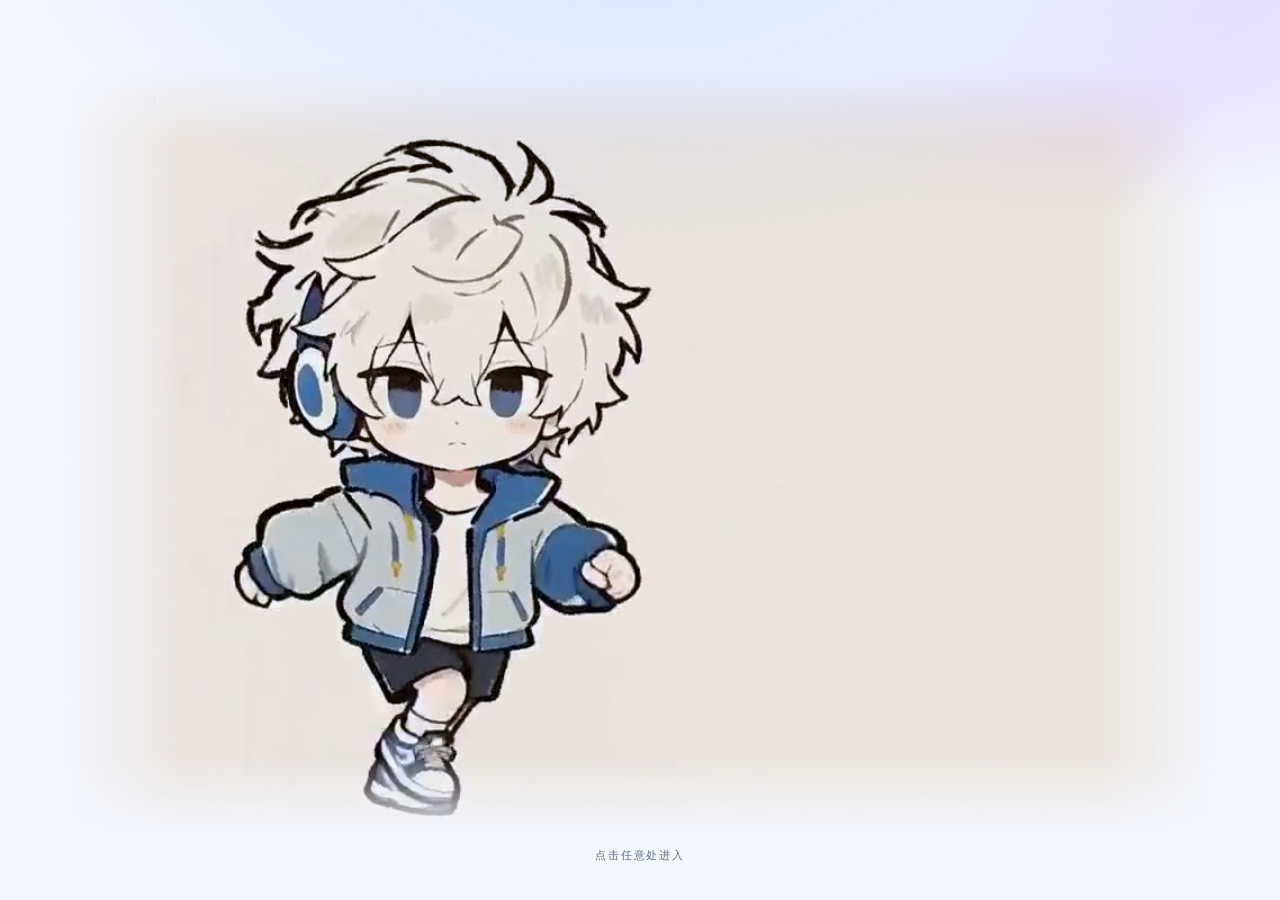
==== commit a0ed17a1: "第31轮：新增深海皮肤（参考 DeepSeek 官网）并设为默认 + 三皮肤对比度修正 深海皮肤 DeepSea（默认皮肤）： - 浅蓝天光渐变（蓝 + 淡紫双径向）+ 海军蓝墨色 + #4058e6" ====
--- a/index.html
+++ b/index.html
@@ -12,13 +12,13 @@
 <meta name="twitter:title" content="Chenyu Kong">
 <meta name="twitter:description" content="孔晨宇 Chenyu Kong 的个人主页：机械 · 视觉 · 机器人 · AI。">
 <meta name="twitter:image" content="assets/img/og-image.jpg">
-<meta name="theme-color" content="#eee9df" media="(prefers-color-scheme: light)">
-<meta name="theme-color" content="#171411" media="(prefers-color-scheme: dark)">
+<meta name="theme-color" content="#f3f6fd" media="(prefers-color-scheme: light)">
+<meta name="theme-color" content="#17130f" media="(prefers-color-scheme: dark)">
 <link rel="icon" href="favicon.svg" type="image/svg+xml">
 <script>
   (function () {
-    var s = null; try { s = localStorage.getItem("vc-theme"); } catch (e) {}
-    var t = s || (matchMedia("(prefers-color-scheme: dark)").matches ? "dark" : "light");
+    var s = null; try { s = localStorage.getItem("vc-skin"); } catch (e) {}
+    var t = s || "deepsea";
     document.documentElement.dataset.theme = t;
   })();
 </script>
--- a/assets/css/style.css
+++ b/assets/css/style.css
@@ -21,6 +21,12 @@
 @font-face { font-family: "Noto Sans SC"; src: url("../fonts/noto-sans-sc-500.woff2") format("woff2"); font-weight: 500; font-style: normal; font-display: swap; }
 @font-face { font-family: "Noto Sans SC"; src: url("../fonts/noto-sans-sc-600.woff2") format("woff2"); font-weight: 600; font-style: normal; font-display: swap; }
 @font-face { font-family: "Noto Sans SC"; src: url("../fonts/noto-sans-sc-700.woff2") format("woff2"); font-weight: 700; font-style: normal; font-display: swap; }
+/* Inter（latin 子集，第30轮主页排版统一）：拉丁展示字形，中文回退思源黑体 */
+@font-face { font-family: "Inter"; src: url("../fonts/inter-latin-200.woff2") format("woff2"); font-weight: 200; font-style: normal; font-display: swap; }
+@font-face { font-family: "Inter"; src: url("../fonts/inter-latin-300.woff2") format("woff2"); font-weight: 300; font-style: normal; font-display: swap; }
+@font-face { font-family: "Inter"; src: url("../fonts/inter-latin-400.woff2") format("woff2"); font-weight: 400; font-style: normal; font-display: swap; }
+@font-face { font-family: "Inter"; src: url("../fonts/inter-latin-500.woff2") format("woff2"); font-weight: 500; font-style: normal; font-display: swap; }
+@font-face { font-family: "Inter"; src: url("../fonts/inter-latin-600.woff2") format("woff2"); font-weight: 600; font-style: normal; font-display: swap; }
 
 /* ---------- Design tokens ---------- */
 :root {
@@ -34,21 +40,31 @@
   --muted: #716a63;
   --line: #1f1a1514;
   --line-strong: #1f1a152e;
-  --signal: #d94b2b;
-  --signal-soft: #d94b2b1a;
-  --trace: #d94b2b;
-  --trace-soft: #d94b2b1f;
+  --signal: #c03d1d;
+  --signal-soft: #c03d1d1a;
+  --trace: #c03d1d;
+  --trace-soft: #c03d1d1f;
   --nav-bg: #f5f0e6e0;
   --shadow: 0 24px 70px #3a2c1f1f;
   --shadow-soft: 0 10px 32px #3a2c1f14;
+  /* 运动相框层叠投影（近距接触影 + 中距 + 远距，模拟实体照片浮于纸面） */
+  --sport-shadow: 0 1px 2px #1f1a1512, 0 6px 12px -6px #1f1a151f, 0 18px 32px -18px #1f1a1526;
+  --sport-shadow-hover: 0 2px 4px #1f1a1414, 0 14px 28px -12px #1f1a1526, 0 36px 60px -24px #1f1a1533;
   /* 展示栈：拉丁用 Playfair Display（webfont），中文回退思源宋体，再退系统宋体系 */
   --font-didone: "Playfair Display", "Noto Serif SC", Georgia, "Times New Roman", "Songti SC", "STSong", "SimSun", "Source Han Serif SC", serif;
   /* 中文展示栈（大段中文标题用，衬线，思源宋体） */
   --font-display: "Noto Serif SC", "Songti SC", "STSong", "SimSun", "Source Han Serif SC", Georgia, serif;
   /* 正文栈：思源黑体（webfont），苹方/雅黑兜底 */
   --font-body: "Noto Sans SC", "PingFang SC", "HarmonyOS Sans SC", "Microsoft YaHei", "Source Han Sans SC", "Helvetica Neue", Arial, sans-serif;
+  /* 主页展示栈（第30轮）：拉丁 Inter 浅色无衬线（webfont），中文回退思源黑体 */
+  --font-display-sans: "Inter", "Noto Sans SC", "PingFang SC", "HarmonyOS Sans SC", "Microsoft YaHei", "Helvetica Neue", Arial, sans-serif;
   /* 等宽栈（IBM Plex Mono 为唯一外链 webfont，约 128KB/字重，异步加载） */
   --font-mono: "IBM Plex Mono", "JetBrains Mono", "SFMono-Regular", Consolas, "Courier New", monospace;
+  /* 英文版字体覆盖：--font-display/--font-body 默认中文字体打头，英文模式下英文
+     会渲染成中文字体的拉丁字形（观感发糊、非站点拉丁设计）。英文版改拉丁优先，
+     中文字符（专有名词）经回退落到思源宋/黑体，中英混排自动分工 */
+  --font-display-en: "Playfair Display", "Noto Serif SC", Georgia, "Times New Roman", serif;
+  --font-body-en: "Helvetica Neue", "Noto Sans SC", Helvetica, Arial, sans-serif;
   --max-width: 76rem;
   --content-width: 46rem;
   /* 动效基准曲线（B7）：加权、减速入位 */
@@ -73,9 +89,136 @@
   --nav-bg: #17130fe0;
   --shadow: 0 28px 90px #0000004d;
   --shadow-soft: 0 12px 38px #0003;
+  --sport-shadow: 0 1px 2px #00000038, 0 6px 12px -6px #00000047, 0 18px 32px -18px #00000059;
+  --sport-shadow-hover: 0 2px 4px #00000042, 0 14px 28px -12px #00000059, 0 36px 60px -24px #00000073;
   /* Hero 标题渐变（B5）：深色 白→中灰 */
   --hero-from: #ffffff;
   --hero-to: #9b9b9b;
+}
+
+/* ==========================================================================
+   深海皮肤 DeepSea（默认皮肤）—— 参考 DeepSeek 官网视觉语言：
+   顶部浅蓝「天光」渐变 + 海军蓝墨色 + #4058e6 信号蓝 + 白色大圆角卡片
+   + 无衬线展示栈。放在深色块之后：与基础组件规则同权时靠后出现者胜，
+   编辑网格（.editorial-projects .project-card）等特例规则在后面，仍赢回平铺样式。
+   ========================================================================== */
+[data-theme="deepsea"] {
+  color-scheme: light;
+  --paper: #f3f6fd;
+  --paper-strong: #ffffff;
+  --surface: #ffffffb8;
+  --surface-solid: #ffffff;
+  --ink: #0f1a30;
+  --ink-soft: #3d4c6b;
+  --muted: #5c6b85;
+  --line: #1c2b5212;
+  --line-strong: #1c2b5226;
+  --signal: #4058e6;
+  --signal-soft: #4058e61a;
+  --trace: #4058e6;
+  --trace-soft: #4058e61f;
+  --nav-bg: #ffffffd9;
+  --shadow: 0 24px 70px #1c2b5222;
+  --shadow-soft: 0 10px 32px #1c2b5214;
+  --sport-shadow: 0 1px 2px #1c2b5212, 0 6px 12px -6px #1c2b521f, 0 18px 32px -18px #1c2b5226;
+  --sport-shadow-hover: 0 2px 4px #1c2b5214, 0 14px 28px -12px #1c2b5226, 0 36px 60px -24px #1c2b5233;
+  /* 展示栈切无衬线：DeepSeek 式干净科技感（拉丁 Inter，中文回退思源黑体） */
+  --font-didone: "Inter", "Noto Sans SC", "PingFang SC", "HarmonyOS Sans SC", "Microsoft YaHei", "Helvetica Neue", Arial, sans-serif;
+  --font-display: "Noto Sans SC", "PingFang SC", "HarmonyOS Sans SC", "Microsoft YaHei", "Source Han Sans SC", Georgia, sans-serif;
+}
+
+/* —— 天光渐变：页面顶部浅蓝辉光 + 右侧淡紫次辉光（body 背景传播到画布，不随滚动） —— */
+[data-theme="deepsea"] body {
+  background:
+    radial-gradient(56rem 32rem at 50% -7rem, #d9e4ff 0%, #e7eeff 42%, rgba(231,238,255,0) 72%),
+    radial-gradient(44rem 26rem at 86% -5rem, #e3dcff 0%, #eae5ff 46%, rgba(234,229,255,0) 72%),
+    var(--paper);
+}
+/* 干净数字表面：纸质颗粒几乎隐去 */
+[data-theme="deepsea"] .grain { opacity: .018; }
+
+/* —— 导航：白色玻璃胶囊 + 蓝灰投影 —— */
+[data-theme="deepsea"] .header-inner::before { border-radius: 1.3rem; }
+[data-theme="deepsea"] .nav-tray { box-shadow: 0 .65rem 1.8rem #1c2b5214, inset 0 1px #ffffffcc; }
+
+/* —— 主题图标：深海皮肤显示波浪（太阳/月亮让位） —— */
+.theme-toggle .theme-icon-sea { display: none; }
+[data-theme="deepsea"] .theme-toggle .theme-icon-light,
+[data-theme="deepsea"] .theme-toggle .theme-icon-dark { display: none; }
+[data-theme="deepsea"] .theme-toggle .theme-icon-sea { display: block; }
+
+/* —— 卡片：白色实底 + 大圆角 + 蓝灰软投影（DeepSeek 特征卡） —— */
+[data-theme="deepsea"] .project-card,
+[data-theme="deepsea"] .award-card,
+[data-theme="deepsea"] .up-card {
+  background: var(--surface-solid);
+  backdrop-filter: none;
+  -webkit-backdrop-filter: none;
+  border-color: var(--line-strong);
+}
+[data-theme="deepsea"] .award-card,
+[data-theme="deepsea"] .up-card { border-radius: 1.15rem; }
+[data-theme="deepsea"] .project-card { border-radius: 1.75rem; }
+
+/* —— 按钮：主行动 = 信号蓝实心胶囊；次级 = DeepSeek 式淡蓝填充 pill —— */
+[data-theme="deepsea"] .button { background: #eef2fb; border-color: #eef2fb; backdrop-filter: none; -webkit-backdrop-filter: none; }
+[data-theme="deepsea"] .tag,
+[data-theme="deepsea"] .hobby-tags span { background: #eef2fb; border-color: #eef2fb; }
+[data-theme="deepsea"] .button.primary,
+[data-theme="deepsea"] .resume-link,
+[data-theme="deepsea"] .btn-solid { background: var(--signal); border-color: var(--signal); color: #ffffff; }
+[data-theme="deepsea"] .button.primary:hover,
+[data-theme="deepsea"] .resume-link:hover,
+[data-theme="deepsea"] .btn-solid:hover { background: #3648c8; border-color: #3648c8; }
+/* 蓝底上的箭头改白，避免同色不可见 */
+[data-theme="deepsea"] .resume-link .arr { color: #ffffff; opacity: .82; }
+[data-theme="deepsea"] .filter-button:hover,
+[data-theme="deepsea"] .filter-button[aria-pressed="true"] { background: var(--signal); color: #ffffff; }
+
+/* —— 封面/入口页：浅蓝纸 + 蓝 accent + 蓝灰纹理线 —— */
+[data-theme="deepsea"] .cover {
+  --cover-paper: #eaf1fe; --cover-ink: #0f1a30; --cover-muted: #5c6b85;
+  --cover-line: #1c2b5222; --cover-accent: #4058e6;
+  background: repeating-linear-gradient(0deg, #1c2b5205 0 1px, transparent 1px 4px), var(--cover-paper);
+}
+[data-theme="deepsea"] .cover-copy h1 { font-weight: 500; }
+
+/* —— 无衬线化后斜体改正体（Inter 未加载斜体字重，合成斜体发虚） —— */
+[data-theme="deepsea"] h1 em,
+[data-theme="deepsea"] .contact-title { font-style: normal; }
+
+/* —— 展示级标题加重：黑体大字号需中黑以上才立得住 —— */
+[data-theme="deepsea"] .page-hero h1,
+[data-theme="deepsea"] .content-header h1,
+[data-theme="deepsea"] .index-hero__title h1,
+[data-theme="deepsea"] .resume-hero h1 { font-weight: 600; }
+[data-theme="deepsea"] .about-prose h2,
+[data-theme="deepsea"] .editorial-section-head h2,
+[data-theme="deepsea"] .resume-main > section > h2,
+[data-theme="deepsea"] .closing-log > h2,
+[data-theme="deepsea"] .award-group-title,
+[data-theme="deepsea"] .resume-doc-head h2,
+[data-theme="deepsea"] .project-card h3,
+[data-theme="deepsea"] .post-card h3,
+[data-theme="deepsea"] .timeline-entry h3,
+[data-theme="deepsea"] .resume-item h3,
+[data-theme="deepsea"] .resume-project h3 { font-weight: 500; }
+
+/* —— 分页强调色统一到蓝族（避免橙色系在蓝皮肤里打架） —— */
+[data-theme="deepsea"] .index-page--writing { --index-accent: #4058e6; }
+[data-theme="deepsea"] .index-page--about { --index-accent: #4a63e0; }
+
+/* —— 搜索弹窗：纹理线/投影/遮罩随皮肤蓝化 —— */
+[data-theme="deepsea"] .search-dialog {
+  background: repeating-linear-gradient(0deg, #1c2b5205 0 1px, transparent 1px 4px), var(--paper-strong);
+  box-shadow: var(--shadow);
+}
+[data-theme="deepsea"] .search-dialog::backdrop { background: #1c2b5280; }
+
+/* 英文版：拉丁优先字体栈（变量值在 :root 定义，随 lang 切换即时生效） */
+html[lang="en"] {
+  --font-display: var(--font-display-en);
+  --font-body: var(--font-body-en);
 }
 
 /* ---------- Reset / base ---------- */
@@ -172,7 +315,10 @@
   line-height: 1; transition: color .22s, background .22s;
   display: inline-flex; align-items: center; gap: .45rem;
   cursor: pointer; touch-action: manipulation; -webkit-tap-highlight-color: transparent;
-}
+  position: relative;
+}
+/* 隐形扩大垂直命中区：上下各外扩 .55rem（总高约 50px），不改变视觉，小尺寸也容易点中 */
+.desktop-nav a::after { content: ""; position: absolute; left: 0; right: 0; top: -.55rem; bottom: -.55rem; }
 .desktop-nav a svg { width: 15px; height: 15px; }
 .desktop-nav a:hover, .desktop-nav a[aria-current="page"] { color: var(--ink); background: var(--signal-soft); }
 [data-theme="dark"] .desktop-nav a:hover, [data-theme="dark"] .desktop-nav a[aria-current="page"] { background: #eee9df14; }
@@ -241,14 +387,14 @@
    封面页（首页 /）
    ========================================================================== */
 .cover {
-  --cover-paper: #eee9df; --cover-ink: #171411; --cover-muted: #716a63;
-  --cover-line: #17141133; --cover-accent: #d94b2b;
+  --cover-paper: #f5f0e6; --cover-ink: #171411; --cover-muted: #716a63;
+  --cover-line: #17141133; --cover-accent: #c03d1d;
   background: repeating-linear-gradient(0deg, #17141105 0 1px, transparent 1px 4px), var(--cover-paper);
   position: relative; min-height: calc(100vh - 4rem); overflow: hidden;
   transition: opacity .52s cubic-bezier(.22,1,.36,1), transform .52s cubic-bezier(.22,1,.36,1);
 }
 [data-theme="dark"] .cover {
-  --cover-paper: #171411; --cover-ink: #eee9df; --cover-muted: #a89f95;
+  --cover-paper: #17130f; --cover-ink: #eee9df; --cover-muted: #a89f95;
   --cover-line: #eee9df33; --cover-accent: #ef6748;
   background: repeating-linear-gradient(0deg, #eee9df05 0 1px, transparent 1px 4px), var(--cover-paper);
 }
@@ -499,7 +645,7 @@
 .tag-cloud { display: flex; flex-wrap: wrap; gap: .4rem .9rem; }
 .tag-cloud span { font-family: var(--font-mono); font-size: .7rem; color: var(--signal); }
 .resume-main > section > h2 {
-  max-width: 18ch; letter-spacing: -.04em; margin: 1.2rem 0; font-family: var(--font-didone); font-weight: 400;
+  max-width: 40ch; letter-spacing: -.04em; margin: 1.2rem 0; font-family: var(--font-didone); font-weight: 400;
   font-size: clamp(1.8rem, 4vw, 3rem); line-height: 1.2;
 }
 .resume-section { margin-bottom: 3.5rem; }
@@ -541,10 +687,7 @@
   transition: color .22s, background .22s; display: inline-flex;
 }
 .editorial-actions a:first-child { border-color: var(--signal); }
-/* 唯一主 CTA：实心墨色，悬停转信号色（A4：一个主行动） */
-.editorial-actions a:first-child {
-  border-color: var(--ink); background: var(--ink); color: var(--paper-strong);
-}
+/* 主 CTA 不用实心黑底：信号色描边保持主行动层级，悬停才转信号色填充（用户明确要求） */
 .editorial-actions a:first-child:hover { background: var(--signal); border-color: var(--signal); color: #fff; }
 .editorial-actions a:first-child:hover span { color: #fff; }
 .editorial-actions a:hover { color: var(--paper); background: var(--ink); }
@@ -593,15 +736,18 @@
 .editorial-section-head h2 { letter-spacing: -.06em; margin: .7rem 0 0; font-family: var(--font-didone); font-size: clamp(3rem, 6vw, 6rem); font-weight:400; line-height: .95; }
 .editorial-section-head > p { color: var(--ink-soft); margin: 0; line-height: 1.8; }
 .editorial-section-head .text-link { justify-self: end; }
-.editorial-projects { border-top: 1px solid var(--line-strong); border-bottom: 1px solid var(--line-strong); grid-template-columns: minmax(0, 1.25fr) minmax(18rem, .75fr); display: grid; }
+.editorial-projects { border-top: 1px solid var(--line-strong); border-bottom: 1px solid var(--line-strong); grid-template-columns: repeat(2, minmax(0, 1fr)); display: grid; }
 .editorial-projects .project-card {
-  border: 0; border-right: 1px solid var(--line-strong); min-height: 30rem; box-shadow: none; backdrop-filter: none;
-  background: 0 0; border-radius: 0; padding: clamp(2rem, 4vw, 3.5rem); transform: none;
-}
-.editorial-projects .project-card:last-child { border-right: 0; }
+  border: 0; border-right: 1px solid var(--line-strong); min-height: 20rem; box-shadow: none; backdrop-filter: none;
+  background: 0 0; border-radius: 0; padding: clamp(1.6rem, 3vw, 2.6rem); transform: none;
+}
+.editorial-projects .project-card:nth-child(2n) { border-right: 0; }
+.editorial-projects .project-card:nth-child(-n+2) { border-bottom: 1px solid var(--line-strong); }
 .editorial-projects .project-card:hover { background: var(--signal-soft); }
-.editorial-projects .project-card h3 { max-width: 14ch; margin-top: 5rem; font-size: clamp(2.2rem, 4.2vw, 4.4rem); line-height: 1; }
-.editorial-projects .metric strong { color: var(--signal); font-family: var(--font-didone); font-size: 1.25rem; }
+.editorial-projects .project-card h3 { max-width: 14ch; margin-top: 2.4rem; font-size: clamp(1.65rem, 2.6vw, 2.5rem); line-height: 1.08; }
+.editorial-projects .project-card > div { height: 100%; display: flex; flex-direction: column; }
+.editorial-projects .project-card .metric { margin-top: auto; }
+.editorial-projects .metric strong { color: var(--signal); font-family: var(--font-didone); font-size: 1.05rem; }
 .editorial-post-list .post-card { grid-template-columns: 9rem minmax(0, 1fr) auto; gap: clamp(1.5rem, 4vw, 4rem); padding: 2.5rem 0; }
 .editorial-post-list .post-card:hover { border-color: var(--signal); background: var(--signal-soft); padding-left: 1rem; padding-right: 1rem; }
 .editorial-post-list .post-card h3 { font-size: clamp(1.65rem, 3vw, 2.75rem); line-height: 1.12; }
@@ -616,6 +762,40 @@
 .closing-note { border-left: 1px solid var(--line-strong); padding-left: clamp(2rem, 5vw, 5rem); }
 .closing-number { color: var(--signal); letter-spacing: -.08em; font-family: var(--font-didone); font-size: clamp(4rem, 8vw, 8rem); line-height: .68; display: block; }
 .closing-note p { color: var(--ink-soft); font-size: .95rem; line-height: 1.9; margin-top: 1.4rem; max-width: 32ch; }
+
+/* ---------- Contact band（首页 about 区底部） ---------- */
+.contact-band { border-bottom: 1px solid var(--line-strong); padding: clamp(4.5rem, 9vw, 7.5rem) 0; text-align: center; }
+.contact-title {
+  margin: 0; color: var(--ink);
+  font-family: var(--font-didone); font-style: italic; font-weight: 400;
+  font-size: clamp(2.8rem, 6vw, 5rem); line-height: 1.05; letter-spacing: -.015em;
+}
+.contact-dot { color: var(--signal); font-style: normal; }
+.contact-list {
+  list-style: none; margin: clamp(2.6rem, 5vw, 4rem) auto 0; padding: 0;
+  display: grid; grid-template-columns: repeat(3, minmax(0, 1fr));
+  max-width: 64rem; border-top: 1px solid var(--line-strong);
+}
+.contact-list li { position: relative; padding: clamp(1.5rem, 3vw, 2.2rem) clamp(.8rem, 2vw, 1.8rem) 0; }
+.contact-list li + li { border-left: 1px solid var(--line-strong); }
+.contact-label { display: block; color: var(--ink-soft); font-family: var(--font-mono); font-size: .7rem; font-weight: 500; letter-spacing: .1em; text-transform: uppercase; }
+.contact-value { display: inline-block; margin-top: .6rem; color: var(--ink); font-family: var(--font-didone); font-size: clamp(1rem, 1.6vw, 1.28rem); line-height: 1.45; overflow-wrap: anywhere; }
+a.contact-value { border-bottom: 1px solid transparent; transition: color .2s, border-color .2s; }
+a.contact-value:hover { color: var(--signal); border-bottom-color: var(--signal); }
+/* 整项可点：值元素的伪元素透明铺满整个 li，标签与留白区域点击均有反应 */
+.contact-value::after { content: ""; position: absolute; inset: 0; }
+/* 企业微信 ID：按钮化 + 一键复制反馈 */
+.contact-copy { border: 0; background: none; padding: 0; cursor: pointer; }
+.contact-copy:hover { color: var(--signal); }
+.contact-copy-id { border-bottom: 1px dashed var(--line-strong); transition: border-color .2s; }
+.contact-copy:hover .contact-copy-id { border-bottom-color: var(--signal); }
+.contact-copy.is-copied { color: var(--signal); }
+.contact-copy.is-copied .contact-copy-id { display: none; }
+.contact-copy.is-copied .contact-copy-ok { display: inline; }
+@media (max-width: 640px) {
+  .contact-list { grid-template-columns: 1fr; }
+  .contact-list li + li { border-left: 0; border-top: 1px solid var(--line-strong); }
+}
 
 /* ==========================================================================
    搜索弹窗
@@ -736,8 +916,8 @@
    Index 页面系列（about / writing / projects / log）
    ========================================================================== */
 .index-page { --index-accent: var(--signal); }
-.index-page--writing { --index-accent: #e05a3a; }
-.index-page--about { --index-accent: #df6b4e; }
+.index-page--writing { --index-accent: #bf3f1c; }
+.index-page--about { --index-accent: #ae4c2e; }
 [data-theme="dark"] .index-page--writing { --index-accent: #f07a5d; }
 [data-theme="dark"] .index-page--about { --index-accent: #f18a70; }
 .index-page .eyebrow { color: var(--index-accent); }
@@ -762,7 +942,7 @@
 .index-hero__facts > div { padding: .9rem 1rem .9rem 0; }
 .index-hero__facts > div + div { border-left: 1px solid var(--line); padding-left: 1.2rem; }
 .index-hero__facts dt { color: var(--muted); font-family: var(--font-mono); letter-spacing: .05em; text-transform: uppercase; white-space: nowrap; font-size: .62rem; overflow: hidden; }
-.index-hero__facts dd { color: var(--index-accent); white-space: nowrap; margin: .2rem 0 0; font-family: var(--font-didone); font-size: clamp(.95rem, 1.35vw, 1.2rem); }
+.index-hero__facts dd { color: var(--index-accent); margin: .2rem 0 0; font-family: var(--font-didone); font-size: clamp(.95rem, 1.35vw, 1.2rem); line-height: 1.3; overflow-wrap: anywhere; }
 
 .timeline { max-width: 52rem; margin-left: auto; position: relative; }
 
@@ -777,7 +957,7 @@
 .button:active { transform: scale(.97); }
 .button.primary { border-color: var(--ink); color: var(--paper-strong); background: var(--ink); }
 .button.primary:hover { border-color: var(--signal); background: var(--signal); }
-.about-prose .button { backdrop-filter: none; background: 0 0; border-radius: 0; min-height: 3rem; }
+.about-prose .button { backdrop-filter: none; background: 0 0; border-radius: 0; min-height: 3rem; color: var(--ink); }
 
 /* resume 精确结构 */
 .resume-hero { border-bottom: 1px solid var(--line-strong); grid-template-columns: 1fr auto; align-items: end; gap: 2rem; padding: 6rem 0 3rem; display: grid; }
@@ -858,6 +1038,22 @@
   padding: .3rem .7rem; border-radius: 999px; white-space: nowrap;
 }
 
+/* About 页：自我介绍视频带（封面先行；视频就绪后把 img 换成 video 即可） */
+.about-video { padding: clamp(2.6rem, 5vw, 4rem) 0 0; }
+.about-video-wrap { margin: 0; }
+.about-video-frame {
+  border: 1px solid var(--line-strong); border-radius: .9rem; overflow: hidden;
+  box-shadow: var(--shadow-soft); background: var(--paper-strong);
+}
+.about-video-frame img { display: block; width: 100%; height: auto; }
+.about-video-meta {
+  display: flex; justify-content: space-between; align-items: baseline; gap: .8rem 1rem; flex-wrap: wrap;
+  margin-top: .9rem;
+  font-family: var(--font-mono); font-size: .66rem; letter-spacing: .1em; text-transform: uppercase;
+  color: var(--muted);
+}
+.about-video-note { color: var(--signal); }
+
 /* ==========================================================================
    Awards 奖状墙
    ========================================================================== */
@@ -886,7 +1082,10 @@
   padding: .16rem .46rem; border-radius: 999px; border: 1px solid currentColor; justify-self: start; line-height: 1.4;
 }
 .level-national { color: var(--signal); }
-.level-provincial { color: #bf7a28; }
+/* 省级奖项徽章：浅色皮肤（light/deepsea）用深琥珀，深色皮肤用亮琥珀，
+   各自在所在卡片底色上均达 WCAG AA 4.5:1 */
+.level-provincial { color: #966014; }
+[data-theme="dark"] .level-provincial { color: #d99a3d; }
 .level-school { color: var(--ink-soft); }
 .level-college { color: var(--muted); }
 .award-name { font-family: var(--font-display); font-size: .9rem; font-weight: 600; line-height: 1.5; }
@@ -1013,12 +1212,100 @@
 .up-name-block strong { font-family: var(--font-display); font-size: .82rem; font-weight: 600; line-height: 1.35; }
 .up-name-block span { font-family: var(--font-mono); font-size: .56rem; color: var(--muted); }
 
+/* 歌手海报网格：4:5 竖版，复用 up-card 结构 */
+.up-grid--poster { gap: 1.2rem; }
+.up-card--poster .up-photo { aspect-ratio: 4 / 5; }
+
+/* UP 主圆形照片墙：14 张照片按内 5 外 9 两环排成近似圆形，内环半角错开；名字浮在照片底部 */
+.up-circle {
+  position: relative;
+  width: min(100%, 660px);
+  aspect-ratio: 1;
+  margin: 3.6rem auto 3.8rem;
+  container-type: size;
+}
+.up-card--circle {
+  position: absolute;
+  left: calc(50% + cos(var(--a)) * var(--r));
+  top: calc(50% + sin(var(--a)) * var(--r));
+  width: var(--size);
+  transform: translate(-50%, -50%) rotate(var(--tilt, 0deg));
+  transition: transform .45s cubic-bezier(.22,1,.36,1), border-color .22s, box-shadow .22s;
+}
+.up-card--circle:hover {
+  transform: translate(-50%, -50%) rotate(var(--tilt, 0deg)) scale(1.07);
+  z-index: 5;
+}
+.up-card--circle .up-photo { aspect-ratio: 1; }
+.up-card--circle figcaption {
+  position: absolute; left: 0; right: 0; bottom: 0;
+  display: grid; gap: .1rem; text-align: left;
+  padding: 1.9rem .7rem .55rem;
+  background: linear-gradient(to top, rgba(24,19,14,.72), rgba(24,19,14,.34) 62%, transparent);
+}
+.up-card--circle figcaption strong { font-size: 2.5cqw; line-height: 1.25; color: #fff; }
+.up-card--circle figcaption span { font-size: 1.5cqw; color: rgba(255,255,255,.82); letter-spacing: .04em; }
+/* 内环 5 张：半径 20.5%，角度与相邻外环片半角错开 */
+.up-circle > :nth-child(1) { --a: -70deg; --r: 20.5%; --size: 20.5%; --tilt: 2.5deg; }
+.up-circle > :nth-child(2) { --a: 2deg; --r: 20.5%; --size: 20.5%; --tilt: -2deg; }
+.up-circle > :nth-child(3) { --a: 74deg; --r: 20.5%; --size: 20.5%; --tilt: 3deg; }
+.up-circle > :nth-child(4) { --a: 146deg; --r: 20.5%; --size: 20.5%; --tilt: -2.5deg; }
+.up-circle > :nth-child(5) { --a: 218deg; --r: 20.5%; --size: 20.5%; --tilt: 2deg; }
+/* 外环 9 张：半径 43.5% */
+.up-circle > :nth-child(6) { --a: -90deg; --r: 43.5%; --size: 23.5%; --tilt: -3deg; }
+.up-circle > :nth-child(7) { --a: -50deg; --r: 43.5%; --size: 23.5%; --tilt: 2.5deg; }
+.up-circle > :nth-child(8) { --a: -10deg; --r: 43.5%; --size: 23.5%; --tilt: -2deg; }
+.up-circle > :nth-child(9) { --a: 30deg; --r: 43.5%; --size: 23.5%; --tilt: 3deg; }
+.up-circle > :nth-child(10) { --a: 70deg; --r: 43.5%; --size: 23.5%; --tilt: -2.5deg; }
+.up-circle > :nth-child(11) { --a: 110deg; --r: 43.5%; --size: 23.5%; --tilt: 2deg; }
+.up-circle > :nth-child(12) { --a: 150deg; --r: 43.5%; --size: 23.5%; --tilt: -3deg; }
+.up-circle > :nth-child(13) { --a: 190deg; --r: 43.5%; --size: 23.5%; --tilt: 2.5deg; }
+.up-circle > :nth-child(14) { --a: 230deg; --r: 43.5%; --size: 23.5%; --tilt: -2deg; }
+@media (max-width: 700px) {
+  .up-circle {
+    width: 100%; aspect-ratio: auto; container-type: normal;
+    display: grid; grid-template-columns: repeat(2, minmax(0, 1fr));
+    gap: 1rem; margin: 1.6rem 0 2rem;
+  }
+  .up-card--circle { position: static; left: auto; top: auto; width: auto; transform: none; }
+  .up-card--circle:hover { transform: translateY(-3px); }
+  .up-card--circle figcaption { padding: 1.5rem .6rem .5rem; }
+  .up-card--circle figcaption strong { font-size: .92rem; }
+  .up-card--circle figcaption span { font-size: .62rem; }
+}
+
+/* 运动照片墙：拍立得相框 + 3D 透视悬浮（立体感） */
+.sport-grid {
+  display: grid; grid-template-columns: repeat(4, minmax(0, 1fr)); gap: 1.5rem;
+  margin-top: 1.5rem; perspective: 1400px;
+}
+.sport-card {
+  margin: 0; background: var(--paper-strong); border: 1px solid var(--line);
+  border-radius: .75rem; padding: .55rem .55rem 0;
+  transform: rotate(var(--tilt, 0deg));
+  box-shadow: var(--sport-shadow);
+  transition: transform .5s cubic-bezier(.22,1,.36,1), box-shadow .5s cubic-bezier(.22,1,.36,1);
+}
+.sport-card:hover {
+  transform: rotate(0deg) translateY(-10px) translateZ(40px);
+  box-shadow: var(--sport-shadow-hover);
+}
+.sport-photo { display: block; aspect-ratio: 1 / 1; overflow: hidden; border-radius: .45rem; background: var(--paper); }
+.sport-photo img { width: 100%; height: 100%; object-fit: cover; transition: transform .5s cubic-bezier(.22,1,.36,1); }
+.sport-card:hover .sport-photo img { transform: scale(1.06); }
+.sport-card figcaption { padding: .65rem .5rem .7rem; display: grid; gap: .15rem; text-align: center; }
+.sport-card strong { font-family: var(--font-display); font-size: .84rem; font-weight: 600; line-height: 1.35; }
+.sport-card figcaption span { font-family: var(--font-mono); font-size: .56rem; color: var(--muted); letter-spacing: .05em; }
+
 @media (max-width: 1000px) {
   .up-grid { grid-template-columns: repeat(3, minmax(0, 1fr)); }
+  .sport-grid { grid-template-columns: repeat(2, minmax(0, 1fr)); gap: 1.2rem; }
   .project-listing { width: 100%; }
 }
 @media (max-width: 700px) {
   .up-grid { grid-template-columns: repeat(2, minmax(0, 1fr)); }
+  .up-grid--poster { grid-template-columns: repeat(2, minmax(0, 1fr)); }
+  .sport-grid { grid-template-columns: repeat(2, minmax(0, 1fr)); }
 }
 
 /* ==========================================================================
@@ -1274,6 +1561,102 @@
 .faq-a a { color: var(--signal); border-bottom: 1px solid var(--signal-soft); }
 .faq-a a:hover { border-bottom-color: var(--signal); }
 
+/* ==========================================================================
+   第30轮 · 主页排版统一为参考样式（Inter 浅色无衬线体系）
+   参考样本：大号浅色无衬线姓名 + 宽字距小号标签（Simon Ma / Code & Input & Output）
+   仅作用域 body.page-home，其他页面排版不动；结构 / 响应式 / 功能均不变
+   ========================================================================== */
+body.page-home { font-family: var(--font-display-sans); }
+
+/* ---- Hero：浅色大号姓名（参考主标题：无衬线 ExtraLight，字距微收） ---- */
+body.page-home .profile-intro h1 {
+  font-family: var(--font-display-sans);
+  font-weight: 200; letter-spacing: -.035em; line-height: .84;
+}
+/* 参考副标题：宽字距小号标签 —— profile-role 直接对位 */
+body.page-home .profile-role {
+  font-family: var(--font-display-sans); font-weight: 400;
+  letter-spacing: .24em; font-size: .82rem; line-height: 1.6;
+}
+body.page-home .profile-bio { font-family: var(--font-display-sans); font-size: .98rem; line-height: 1.9; }
+body.page-home .profile-facts dt {
+  font-family: var(--font-display-sans); font-weight: 500;
+  letter-spacing: .16em; font-size: .6rem;
+}
+body.page-home .profile-facts dd { font-family: var(--font-display-sans); font-size: .74rem; line-height: 1.55; }
+
+/* ---- 眉标（eyebrow）：统一为宽字距小标签 ---- */
+body.page-home .eyebrow {
+  font-family: var(--font-display-sans); font-weight: 500;
+  letter-spacing: .22em; font-size: .72rem;
+}
+/* ---- 顶部信息条：等宽改宽字距无衬线 ---- */
+body.page-home .editorial-kicker {
+  font-family: var(--font-display-sans); font-weight: 500;
+  letter-spacing: .18em; font-size: .66rem;
+}
+
+/* ---- CTA 按钮 ---- */
+body.page-home .editorial-actions a {
+  font-family: var(--font-display-sans); font-weight: 500; letter-spacing: .01em;
+}
+
+/* ---- 章节标题层级：h2 中黑 / h3 半粗，字距从衬线的负大值收敛 ---- */
+body.page-home .editorial-section-head h2 {
+  font-family: var(--font-display-sans); font-weight: 500;
+  letter-spacing: -.02em; line-height: 1.02;
+}
+body.page-home .editorial-section-head > p { font-family: var(--font-display-sans); line-height: 1.85; }
+body.page-home .text-link { font-family: var(--font-display-sans); font-weight: 500; letter-spacing: .08em; }
+body.page-home .project-meta {
+  font-family: var(--font-display-sans); font-weight: 500;
+  letter-spacing: .16em; font-size: .64rem;
+}
+body.page-home .project-card h3 {
+  font-family: var(--font-display-sans); font-weight: 500;
+  letter-spacing: -.015em; line-height: 1.16;
+}
+body.page-home .metric strong { font-family: var(--font-display-sans); font-weight: 600; letter-spacing: -.01em; }
+body.page-home .metric span { font-family: var(--font-display-sans); font-weight: 400; letter-spacing: .1em; }
+
+/* ---- 信条标语：浅色大号陈述（参考的大字浅气质） ---- */
+body.page-home .tagline-reveal .tagline-text {
+  font-family: var(--font-display-sans); font-weight: 400;
+  letter-spacing: -.005em; line-height: 1.55;
+}
+
+/* ---- FAQ ---- */
+body.page-home .faq-item summary { font-family: var(--font-display-sans); font-weight: 500; }
+body.page-home .faq-item summary .faq-q-index { font-family: var(--font-display-sans); font-weight: 500; letter-spacing: .1em; }
+body.page-home .faq-item summary .faq-sign { font-family: var(--font-display-sans); font-weight: 300; }
+body.page-home .faq-a { font-family: var(--font-display-sans); }
+
+/* ---- Closing ---- */
+body.page-home .closing-log > h2 {
+  font-family: var(--font-display-sans); font-weight: 500;
+  letter-spacing: -.02em; line-height: 1.06;
+}
+body.page-home .closing-log time { font-family: var(--font-display-sans); font-weight: 400; letter-spacing: .06em; }
+body.page-home .closing-log h3 { font-family: var(--font-display-sans); font-weight: 600; letter-spacing: -.01em; }
+body.page-home .closing-log p { font-family: var(--font-display-sans); line-height: 1.85; }
+body.page-home .closing-number { font-family: var(--font-display-sans); font-weight: 200; letter-spacing: -.02em; }
+body.page-home .closing-note p { font-family: var(--font-display-sans); }
+
+/* ---- Contact band：斜体衬线改浅色无衬线 ---- */
+body.page-home .contact-title {
+  font-family: var(--font-display-sans); font-style: normal; font-weight: 300;
+  letter-spacing: -.02em; line-height: 1.12;
+}
+body.page-home .contact-label { font-family: var(--font-display-sans); font-weight: 500; letter-spacing: .18em; }
+body.page-home .contact-value { font-family: var(--font-display-sans); font-weight: 400; letter-spacing: -.01em; }
+
+/* ---- 肖像说明 / 页脚 ---- */
+body.page-home .profile-portrait figcaption { font-family: var(--font-display-sans); font-weight: 500; letter-spacing: .16em; }
+body.page-home .footer-mark { font-family: var(--font-display-sans); font-weight: 600; letter-spacing: -.01em; }
+body.page-home .footer-mark .mono { font-family: var(--font-display-sans); font-weight: 400; letter-spacing: .04em; }
+body.page-home .footer-copy { font-family: var(--font-display-sans); }
+body.page-home .footer-links { font-family: var(--font-display-sans); font-weight: 400; letter-spacing: .04em; }
+
 /* ---------- 尊重减少动画偏好 ---------- */
 @media (prefers-reduced-motion: reduce) {
   .mobile-menu[open] nav a { animation: none; opacity: 1; }
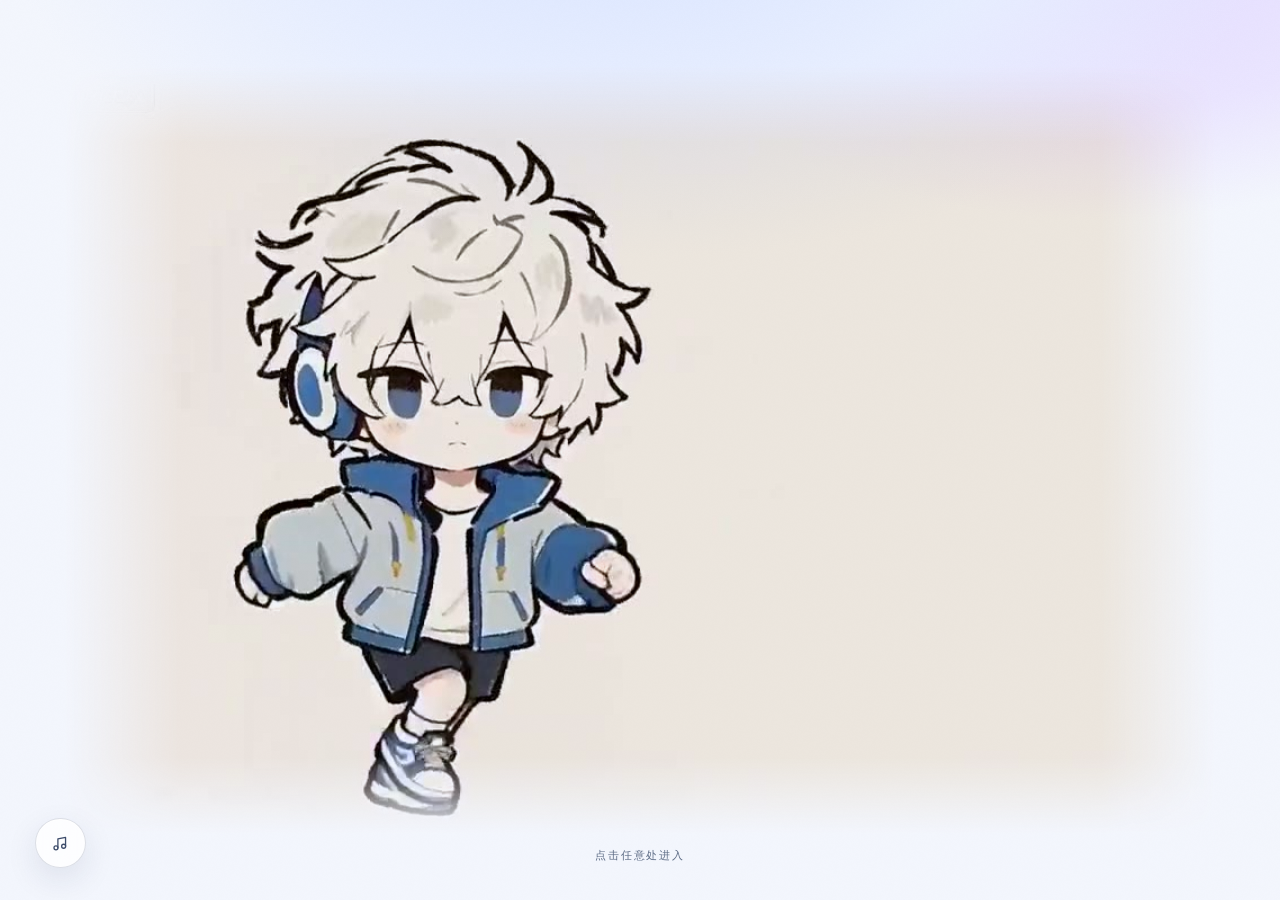
==== commit be3e4b78: "第36轮：英文界面零中文 + 时间线主图 + 理念气泡 + 主页浪带过渡 1. 英文零中文（DOM 级验收）：    - 恢复 i18n.js 尾部语言切换 IIFE（上一轮 b7eb605 整体重写" ====
--- a/index.html
+++ b/index.html
@@ -31,7 +31,7 @@
 </head>
 <body class="entry-body">
 <main id="main-content" class="entry-main">
-  <a class="entry-link" href="home.html" data-enter aria-label="进入主页">
+  <a class="entry-link" href="home.html" data-enter aria-label="进入主页" data-i18n-aria="aria_enter_home">
     <video class="entry-video" src="assets/videos/entry-wide.mp4" poster="assets/videos/entry-poster.jpg" muted autoplay playsinline loop preload="auto"></video>
   </a>
   <p class="entry-hint" data-i18n="entry_hint">点击任意处进入</p>
--- a/assets/css/style.css
+++ b/assets/css/style.css
@@ -474,19 +474,6 @@
 [data-portrait].mode-3d .portrait-2d { display: none; }
 [data-portrait].mode-3d .portrait-3d { display: block; }
 
-/* 2D / 3D 切换按钮 */
-/* 视图切换：极简文本切换（不用贴纸式按钮），悬浮在头像框上方 */
-.portrait-mode { position: absolute; top: -1.8rem; right: 0; display: flex; align-items: baseline; gap: .6rem; z-index: 6; }
-.mode-btn {
-  font-family: var(--font-mono); font-size: .64rem; letter-spacing: .12em; text-transform: uppercase;
-  color: var(--muted); background: none; border: 0; padding: .1rem 0; cursor: pointer;
-  position: relative; transition: color .22s;
-}
-.mode-btn::after { content: ""; position: absolute; left: 0; right: 0; bottom: -.2rem; height: 1px; background: currentColor; opacity: 0; transition: opacity .22s; }
-.mode-btn:hover { color: var(--signal); }
-.mode-btn.is-active { color: var(--ink); }
-.mode-btn.is-active::after { opacity: 1; }
-
 [data-theme="dark"] .portrait-source, [data-theme="dark"] .portrait-3d img {
   filter: invert() hue-rotate(180deg) brightness(.94) saturate(.9); mix-blend-mode: screen;
 }
@@ -897,7 +884,6 @@
   .cover-copy h1 { font-size: clamp(4.8rem, 25vw, 6.8rem); line-height: .73; }
   .cover-copy h1 em { margin-left: .22em; }
   .cover-portrait { width: min(78vw, 20rem); right: auto; left: 50%; top: auto; bottom: 0; transform: translateX(-50%); }
-  .portrait-mode { top: -1.7rem; right: 50%; transform: translateX(50%); }
   .cover-footnote { left: 1rem; bottom: .8rem; }
   .cover-edition { right: 1rem; bottom: .8rem; }
   .cover-rule.rule-left { display: none; }
@@ -1003,21 +989,15 @@
 [data-theme="dark"] .lang-toggle { border-color: var(--line); }
 
 /* ==========================================================================
-   头像（2D 静态 / 3D 模型，home 页使用）
+   头像（home 页使用：真实证件照方形裁切）
    ========================================================================== */
 .avatar-2d { width: 100%; height: 100%; }
 .avatar-2d img { width: 100%; height: 100%; object-fit: cover; }
-.avatar-3d { position: absolute; inset: 0; }
-.avatar-3d canvas { width: 100% !important; height: 100% !important; display: block; }
-[data-avatar].mode-3d .avatar-2d { display: none; }
-[data-avatar].mode-3d .avatar-3d { display: block; }
-[data-theme="dark"] .avatar-2d img { filter: invert() hue-rotate(180deg) brightness(.94) saturate(.9); }
-
-/* home 头像（2D/3D） */
+
+/* home 头像（真实照片 + 虚线相框） */
 .profile-avatar { position: relative; aspect-ratio: 1 / 1; width: min(100%, 20rem); margin: 0 auto; }
 .profile-avatar .avatar-2d { position: absolute; inset: 0; width: auto; height: auto; }
-.profile-avatar .avatar-2d img { width: 100%; height: 100%; object-fit: cover; }
-.profile-avatar .portrait-mode { top: -1.7rem; right: 0; }
+.profile-avatar .avatar-2d img { width: 100%; height: 100%; object-fit: cover; border-radius: 1.1rem; }
 
 /* 封面视频（进入动画） */
 .cover-video-wrap {
@@ -1038,21 +1018,99 @@
   padding: .3rem .7rem; border-radius: 999px; white-space: nowrap;
 }
 
-/* About 页：自我介绍视频带（封面先行；视频就绪后把 img 换成 video 即可） */
+/* About 页：自我介绍视频（9:16 竖屏播放器 + 右侧章节索引） */
 .about-video { padding: clamp(2.6rem, 5vw, 4rem) 0 0; }
-.about-video-wrap { margin: 0; }
+.about-video-head { display: grid; gap: .5rem; max-width: 48rem; }
+.about-video-title {
+  font-family: var(--font-didone); font-weight: 400; letter-spacing: -.045em;
+  font-size: clamp(1.9rem, 3.2vw, 2.75rem); line-height: 1.06; margin: .1rem 0 0;
+}
+.about-video-lede {
+  margin: .2rem 0 0; max-width: 40rem; color: var(--ink-soft);
+  font-family: var(--font-display); font-size: clamp(.98rem, 1.35vw, 1.12rem); line-height: 1.8;
+}
+.about-video-body {
+  display: grid; grid-template-columns: minmax(0, 21rem) minmax(0, 1fr);
+  gap: clamp(1.8rem, 4vw, 3.6rem); align-items: start;
+  margin-top: clamp(1.6rem, 3vw, 2.4rem);
+}
+.about-video-wrap { margin: 0; max-width: 21rem; }
 .about-video-frame {
-  border: 1px solid var(--line-strong); border-radius: .9rem; overflow: hidden;
-  box-shadow: var(--shadow-soft); background: var(--paper-strong);
-}
-.about-video-frame img { display: block; width: 100%; height: auto; }
+  padding: .5rem; border: 1px solid var(--line-strong); border-radius: .95rem;
+  background: var(--paper-strong); box-shadow: var(--shadow-soft);
+}
+.about-video-player {
+  display: block; width: 100%; height: auto; aspect-ratio: 9 / 16;
+  border-radius: .5rem; background: #17130f; object-fit: cover;
+}
 .about-video-meta {
-  display: flex; justify-content: space-between; align-items: baseline; gap: .8rem 1rem; flex-wrap: wrap;
-  margin-top: .9rem;
-  font-family: var(--font-mono); font-size: .66rem; letter-spacing: .1em; text-transform: uppercase;
+  display: flex; justify-content: space-between; align-items: baseline; gap: .4rem 1rem; flex-wrap: wrap;
+  margin-top: .85rem;
+  font-family: var(--font-mono); font-size: .63rem; letter-spacing: .1em; text-transform: uppercase;
   color: var(--muted);
 }
 .about-video-note { color: var(--signal); }
+
+.about-video-side { display: grid; gap: 1rem; }
+.about-video-side-label {
+  display: flex; align-items: center; gap: .7rem; margin: 0;
+  font-family: var(--font-mono); font-size: .66rem; letter-spacing: .14em; text-transform: uppercase;
+  color: var(--muted);
+}
+.about-video-side-label::after { content: ""; flex: 1; height: 1px; background: var(--line-strong); }
+.about-video-chapters {
+  list-style: none; margin: 0; padding: 0;
+  border-top: 1px solid var(--line-strong); border-bottom: 1px solid var(--line-strong);
+}
+.about-video-chapters li { border: 0; }
+.about-video-chapters button {
+  width: 100%; display: flex; align-items: baseline; gap: .7rem;
+  padding: .5rem .15rem;
+  background: none; border: 0; border-radius: .3rem; cursor: pointer; text-align: left;
+  color: inherit; font: inherit;
+  transition: background-color .25s var(--ease);
+}
+.about-video-chapters button:hover { background: var(--signal-soft); }
+.about-video-chapters button:focus-visible { outline: 2px solid var(--signal); outline-offset: 2px; }
+.ch-num {
+  flex: none; width: 1.6rem;
+  font-family: var(--font-mono); font-size: .6rem; letter-spacing: .08em;
+  color: var(--muted); transition: color .25s var(--ease);
+}
+.ch-name {
+  flex: none;
+  font-family: var(--font-display); font-size: .97rem; line-height: 1.5;
+  color: var(--ink); transition: color .25s var(--ease);
+}
+.ch-dots {
+  flex: 1 1 auto; min-width: 1rem; height: 0;
+  border-bottom: 1px dotted color-mix(in srgb, var(--ink) 28%, transparent);
+  transform: translateY(-.18em);
+  transition: border-color .25s var(--ease);
+}
+.ch-time {
+  flex: none;
+  font-family: var(--font-mono); font-size: .64rem; letter-spacing: .06em;
+  color: var(--muted); font-variant-numeric: tabular-nums;
+  transition: color .25s var(--ease);
+}
+.about-video-chapters button:hover .ch-name,
+.about-video-chapters button:hover .ch-time,
+.about-video-chapters button.is-active .ch-name,
+.about-video-chapters button.is-active .ch-num { color: var(--signal); }
+.about-video-chapters button.is-active .ch-time { color: var(--ink-soft); }
+.about-video-chapters button.is-active .ch-dots,
+.about-video-chapters button:hover .ch-dots { border-color: var(--signal); }
+.about-video-chapters button.is-active { box-shadow: inset 2px 0 0 var(--signal); }
+.about-video-foot {
+  margin: 0; font-family: var(--font-mono); font-size: .62rem; letter-spacing: .08em; color: var(--muted);
+}
+
+@media (max-width: 960px) {
+  .about-video-body { grid-template-columns: minmax(0, 1fr); gap: 2rem; }
+  .about-video-wrap { max-width: min(100%, 19rem); margin-inline: auto; }
+  .about-video-chapters button { padding-block: .62rem; }
+}
 
 /* ==========================================================================
    Awards 奖状墙
@@ -1368,7 +1426,7 @@
 /* 首页头像框装饰角标 */
 .profile-avatar::after {
   content: ""; position: absolute; inset: -.55rem; border: 1px dashed var(--line-strong);
-  border-radius: 1.1rem; pointer-events: none; opacity: .8;
+  border-radius: 1.65rem; pointer-events: none; opacity: .8;
 }
 
 /* ==========================================================================
@@ -1665,3 +1723,502 @@
   .faq-item[open] .faq-a { animation: none; }
   .faq-item summary .faq-sign { transition: none; }
 }
+
+/* ==========================================================================
+   第31轮 · 液态毛玻璃（Liquid Glass）+ 全站柔和化
+   - 玻璃 token：半透明底 + blur/saturate + 内高光 + 柔和投影
+   - 按钮 / 卡片 / 标签统一玻璃质感；直角与锐角全面圆角化
+   ========================================================================== */
+:root {
+  --glass-bg: #faf6ed99;
+  --glass-bg-strong: #faf6edc4;
+  --glass-border: #1f1a1526;
+  --glass-hl: #ffffffa8;
+  --glass-shadow: 0 .6rem 1.8rem #3a2c1f14;
+  --glass-blur: blur(18px) saturate(160%);
+}
+[data-theme="dark"] {
+  --glass-bg: #221d1699;
+  --glass-bg-strong: #221d16c4;
+  --glass-border: #f5f0e62e;
+  --glass-hl: #f5f0e61f;
+  --glass-shadow: 0 .8rem 2.2rem #00000038;
+}
+[data-theme="deepsea"] {
+  --glass-bg: #ffffffa3;
+  --glass-bg-strong: #ffffffcf;
+  --glass-border: #1c2b5226;
+  --glass-hl: #ffffffd9;
+  --glass-shadow: 0 .7rem 2rem #1c2b521a;
+}
+
+/* ---------- 通用玻璃混合类 ---------- */
+.glass {
+  background: var(--glass-bg);
+  border: 1px solid var(--glass-border);
+  backdrop-filter: var(--glass-blur);
+  -webkit-backdrop-filter: var(--glass-blur);
+  box-shadow: var(--glass-shadow), inset 0 1px var(--glass-hl);
+}
+
+/* ---------- 按钮：液态毛玻璃胶囊 ---------- */
+.button {
+  border: 1px solid var(--glass-border); min-height: 2.9rem; color: var(--ink);
+  background: var(--glass-bg); backdrop-filter: var(--glass-blur); -webkit-backdrop-filter: var(--glass-blur);
+  box-shadow: var(--glass-shadow), inset 0 1px var(--glass-hl);
+  border-radius: 999px; justify-content: center; align-items: center; gap: .6rem;
+  padding: .72rem 1.15rem; font-size: .78rem; font-weight: 500; position: relative; overflow: hidden;
+  transition: border-color .25s, background .25s, color .25s, transform .18s var(--ease), box-shadow .25s;
+  display: inline-flex;
+}
+/* 液面高光：悬停时一道柔光扫过 */
+.button::after, .editorial-actions a::after, .resume-link::after {
+  content: ""; position: absolute; inset: 0; border-radius: inherit; pointer-events: none;
+  background: linear-gradient(115deg, transparent 34%, var(--glass-hl) 50%, transparent 66%);
+  opacity: 0; transition: opacity .35s;
+}
+.button:hover::after, .editorial-actions a:hover::after, .resume-link:hover::after { opacity: .55; }
+.button:hover { border-color: var(--signal); background: var(--glass-bg-strong); transform: translateY(-2px); box-shadow: var(--shadow-soft), inset 0 1px var(--glass-hl); }
+.button:active { transform: scale(.97); }
+.button.primary {
+  border-color: transparent; color: #fff;
+  background: color-mix(in srgb, var(--signal) 90%, transparent);
+  box-shadow: 0 .5rem 1.4rem color-mix(in srgb, var(--signal) 34%, transparent), inset 0 1px #ffffff59;
+}
+.button.primary:hover { border-color: transparent; background: var(--signal); color: #fff; }
+.about-prose .button { backdrop-filter: var(--glass-blur); -webkit-backdrop-filter: var(--glass-blur); background: var(--glass-bg); border-radius: 999px; min-height: 3rem; color: var(--ink); }
+
+/* 实心 / 描边小按钮（btn-solid / btn-line）：统一胶囊玻璃 */
+.btn-solid {
+  font-family: var(--font-mono); font-size: .8rem; letter-spacing: .04em; padding: .75rem 1.25rem;
+  background: var(--glass-bg-strong); color: var(--ink); border: 1px solid var(--glass-border);
+  border-radius: 999px; backdrop-filter: var(--glass-blur); -webkit-backdrop-filter: var(--glass-blur);
+  box-shadow: var(--glass-shadow), inset 0 1px var(--glass-hl);
+  transition: border-color .25s, transform .15s var(--ease), box-shadow .25s;
+}
+.btn-solid:hover { border-color: var(--signal); transform: translateY(-2px); }
+.btn-line {
+  font-family: var(--font-mono); font-size: .8rem; letter-spacing: .04em; padding: .75rem 1.25rem;
+  border: 1px solid var(--glass-border); color: var(--signal); border-radius: 999px;
+  background: var(--glass-bg); backdrop-filter: var(--glass-blur); -webkit-backdrop-filter: var(--glass-blur);
+  box-shadow: var(--glass-shadow), inset 0 1px var(--glass-hl);
+  transition: border-color .25s, transform .15s var(--ease), box-shadow .25s;
+}
+.btn-line:hover { border-color: var(--signal); transform: translateY(-2px); }
+
+/* ---------- 顶栏工具：胶囊玻璃 ---------- */
+.resume-link {
+  color: var(--ink); background: var(--glass-bg); font-family: var(--font-mono);
+  border: 1px solid var(--glass-border); border-radius: 999px; padding: .55rem .9rem; font-size: .72rem; line-height: 1;
+  backdrop-filter: var(--glass-blur); -webkit-backdrop-filter: var(--glass-blur);
+  box-shadow: var(--glass-shadow), inset 0 1px var(--glass-hl);
+  transition: border-color .25s, transform .18s var(--ease), color .25s; white-space: nowrap; position: relative; overflow: hidden;
+}
+.resume-link:hover { border-color: var(--signal); transform: translateY(-2px); }
+.resume-link .arr { color: var(--signal); }
+.lang-toggle {
+  color: var(--ink-soft); font-family: var(--font-mono); font-size: .72rem; font-weight: 500;
+  letter-spacing: .05em; cursor: pointer; background: var(--glass-bg);
+  border: 1px solid var(--glass-border); border-radius: 999px; padding: .46rem .68rem; line-height: 1;
+  backdrop-filter: var(--glass-blur); -webkit-backdrop-filter: var(--glass-blur);
+  box-shadow: var(--glass-shadow), inset 0 1px var(--glass-hl);
+  transition: color .22s, border-color .22s, transform .15s var(--ease);
+}
+.lang-toggle:hover { color: var(--signal); border-color: var(--signal); transform: translateY(-1px); }
+.icon-button {
+  width: 2.35rem; height: 2.35rem; color: var(--ink-soft); cursor: pointer;
+  background: var(--glass-bg); border: 1px solid var(--glass-border); border-radius: .95rem;
+  backdrop-filter: var(--glass-blur); -webkit-backdrop-filter: var(--glass-blur);
+  box-shadow: var(--glass-shadow), inset 0 1px var(--glass-hl);
+  place-items: center; padding: 0;
+  transition: color .22s, border-color .22s, transform .15s var(--ease); display: grid;
+}
+.icon-button:hover { color: var(--signal); border-color: var(--signal); transform: translateY(-1px); }
+.icon-button:active { transform: scale(.93); }
+
+/* ---------- 首页 CTA（editorial-actions） ---------- */
+.editorial-actions a {
+  border: 1px solid var(--glass-border); justify-content: space-between; align-items: center; gap: 1.25rem;
+  min-width: 10rem; min-height: 3.25rem; padding: 0 1.15rem; font-size: .84rem; font-family: var(--font-display);
+  background: var(--glass-bg); backdrop-filter: var(--glass-blur); -webkit-backdrop-filter: var(--glass-blur);
+  box-shadow: var(--glass-shadow), inset 0 1px var(--glass-hl);
+  border-radius: 999px; position: relative; overflow: hidden;
+  transition: color .25s, background .25s, border-color .25s, transform .2s var(--ease);
+  display: inline-flex;
+}
+.editorial-actions a:hover { color: var(--paper); background: var(--ink); border-color: transparent; transform: translateY(-2px); }
+.editorial-actions a:first-child { border-color: color-mix(in srgb, var(--signal) 55%, transparent); }
+.editorial-actions a:first-child:hover { background: var(--signal); border-color: var(--signal); color: #fff; }
+.editorial-actions a:first-child:hover span { color: #fff; }
+.editorial-actions a span { color: var(--signal); transition: color .25s; }
+.editorial-actions a:hover span { color: inherit; }
+
+/* ---------- 筛选按钮 ---------- */
+.filter-button {
+  border: 1px solid var(--glass-border); min-height: 2.75rem; color: var(--ink-soft);
+  font-family: var(--font-mono); cursor: pointer; background: var(--glass-bg);
+  backdrop-filter: var(--glass-blur); -webkit-backdrop-filter: var(--glass-blur);
+  border-radius: 999px; letter-spacing: .04em; padding: .75rem 1.15rem; font-size: .7rem;
+  box-shadow: var(--glass-shadow), inset 0 1px var(--glass-hl);
+  transition: color .22s, background .22s, border-color .22s, transform .15s var(--ease);
+  margin-right: .5rem; margin-bottom: .5rem;
+}
+.filter-button:hover, .filter-button[aria-pressed="true"] { color: #fff; background: var(--signal); border-color: transparent; transform: translateY(-2px); }
+
+/* ---------- 标签 / 兴趣标签：玻璃 pill ---------- */
+.tag {
+  border: 1px solid var(--glass-border); color: var(--ink-soft); background: var(--glass-bg);
+  backdrop-filter: var(--glass-blur); -webkit-backdrop-filter: var(--glass-blur);
+  border-radius: 999px; padding: .38rem .72rem; font-family: var(--font-mono); font-size: .68rem; line-height: 1.2;
+  box-shadow: inset 0 1px var(--glass-hl); transition: border-color .22s, color .22s;
+}
+.tag:hover { border-color: var(--signal); color: var(--signal); }
+.hobby-tags span {
+  font-family: var(--font-mono); font-size: .74rem; padding: .52rem .95rem;
+  border: 1px solid var(--glass-border); border-radius: 999px; color: var(--ink-soft);
+  background: var(--glass-bg); backdrop-filter: var(--glass-blur); -webkit-backdrop-filter: var(--glass-blur);
+  box-shadow: var(--glass-shadow), inset 0 1px var(--glass-hl); transition: border-color .22s, color .22s, transform .15s var(--ease);
+}
+.hobby-tags span:hover { border-color: var(--signal); color: var(--signal); transform: translateY(-2px); }
+
+/* ---------- 卡片：统一玻璃 + 大圆角 ---------- */
+.project-card {
+  border: 1px solid var(--glass-border); background: var(--glass-bg);
+  backdrop-filter: var(--glass-blur); -webkit-backdrop-filter: var(--glass-blur);
+  box-shadow: var(--glass-shadow), inset 0 1px var(--glass-hl);
+  border-radius: 1.5rem;
+}
+.award-card {
+  background: var(--glass-bg); border: 1px solid var(--glass-border);
+  backdrop-filter: var(--glass-blur); -webkit-backdrop-filter: var(--glass-blur);
+  box-shadow: var(--glass-shadow), inset 0 1px var(--glass-hl);
+  border-radius: 1.35rem;
+}
+.up-card {
+  border: 1px solid var(--glass-border); border-radius: 1.35rem; background: var(--glass-bg);
+  backdrop-filter: var(--glass-blur); -webkit-backdrop-filter: var(--glass-blur);
+  box-shadow: var(--glass-shadow), inset 0 1px var(--glass-hl);
+}
+.sport-card { border-radius: 1.05rem; }
+.project-listing .project-card { border-radius: 1.15rem; }
+.award-thumb { border-radius: 1.2rem 1.2rem 0 0; }
+
+/* 首页编辑网格项目卡：从分割线改为独立玻璃卡 */
+.editorial-projects { display: grid; grid-template-columns: repeat(2, minmax(0, 1fr)); gap: 1.3rem; border: 0; }
+.editorial-projects .project-card {
+  border: 1px solid var(--glass-border); min-height: 19rem; box-shadow: var(--glass-shadow), inset 0 1px var(--glass-hl);
+  backdrop-filter: var(--glass-blur); -webkit-backdrop-filter: var(--glass-blur);
+  background: var(--glass-bg); border-radius: 1.6rem; padding: clamp(1.6rem, 3vw, 2.6rem);
+}
+.editorial-projects .project-card:nth-child(2n) { border-right: 1px solid var(--glass-border); }
+.editorial-projects .project-card:nth-child(-n+2) { border-bottom: 1px solid var(--glass-border); }
+.editorial-projects .project-card:hover { background: var(--glass-bg-strong); border-color: var(--signal); transform: translateY(-5px); box-shadow: var(--shadow); }
+
+/* ---------- 其他柔和化 ---------- */
+.about-video-frame { border-radius: 1.35rem; }
+.about-video-player { border-radius: .95rem; }
+.search-dialog { border-radius: 1.85rem; }
+.search-close { border-radius: 999px; }
+.search-field { border-radius: 1.05rem; }
+.award-lightbox-close { border-radius: 999px; }
+.profile-avatar .avatar-2d img { border-radius: 1.45rem; }
+.profile-avatar::after { border-radius: 1.9rem; }
+.mobile-menu nav a { border-radius: 1.05rem; }
+.desktop-nav a { border-radius: .85rem; }
+.header-inner::before { border-radius: 1.35rem; }
+.nav-tray { border-radius: 1.15rem; }
+.contact-value { border-radius: .35rem; }
+.award-level { border-radius: 999px; }
+.up-initial { border-radius: 999px; }
+.cover-button { border-radius: 999px; }
+.cover-video-wrap { border-radius: 1.15rem; }
+.post-arrow { border-radius: 999px; }
+
+/* ==========================================================================
+   背景音乐（卡农 · Canon in D）—— 液态玻璃浮动开关
+   ========================================================================== */
+.music-toggle {
+  position: fixed; left: clamp(1rem, 3vw, 2.2rem); bottom: clamp(1rem, 3vw, 2rem);
+  z-index: 97; width: 3.15rem; height: 3.15rem; border-radius: 999px;
+  display: grid; place-items: center; cursor: pointer; color: var(--ink-soft);
+  background: var(--glass-bg-strong); border: 1px solid var(--glass-border);
+  backdrop-filter: var(--glass-blur); -webkit-backdrop-filter: var(--glass-blur);
+  box-shadow: var(--glass-shadow), inset 0 1px var(--glass-hl);
+  transition: color .25s, border-color .25s, transform .2s var(--ease);
+  opacity: 0; transform: translateY(12px); pointer-events: none;
+}
+.music-toggle.is-ready { opacity: 1; transform: none; pointer-events: auto; }
+.music-toggle:hover { color: var(--signal); border-color: var(--signal); }
+.music-toggle:active { transform: scale(.94); }
+.music-toggle svg { width: 1.15rem; height: 1.15rem; }
+.music-toggle .eq-bar { transform-box: fill-box; transform-origin: bottom; }
+.music-toggle.is-playing .eq-bar { animation: eq-bounce 1s ease-in-out infinite; }
+.music-toggle.is-playing .eq-bar:nth-of-type(2) { animation-delay: .18s; }
+.music-toggle.is-playing .eq-bar:nth-of-type(3) { animation-delay: .36s; }
+.music-toggle .music-note { display: block; }
+.music-toggle.is-playing .music-note { display: none; }
+.music-toggle .music-eq { display: none; }
+.music-toggle.is-playing .music-eq { display: block; }
+@keyframes eq-bounce { 0%, 100% { transform: scaleY(.32); } 50% { transform: scaleY(1); } }
+@media (prefers-reduced-motion: reduce) { .music-toggle.is-playing .eq-bar { animation: none; } }
+
+/* ==========================================================================
+   Project 页：顶部大图 + 滚动影像条
+   ========================================================================== */
+.projects-hero { padding-top: clamp(1.2rem, 3vw, 2.2rem); }
+.projects-hero-frame {
+  position: relative; margin: 0; border-radius: 1.85rem; overflow: hidden;
+  border: 1px solid var(--glass-border); box-shadow: var(--shadow);
+  background: var(--paper-strong);
+}
+.projects-hero-frame img {
+  display: block; width: 100%; height: clamp(16rem, 40vw, 26rem); object-fit: cover; object-position: center 32%;
+}
+.projects-hero-cap {
+  position: absolute; left: 0; right: 0; bottom: 0; padding: clamp(1.4rem, 3.5vw, 2.6rem);
+  background: linear-gradient(to top, #0f1a30e6 0%, #0f1a30a6 45%, transparent 100%);
+  color: #f3f6fd; display: grid; gap: .5rem;
+}
+.projects-hero-cap .eyebrow { color: #c7d4ff; }
+.projects-hero-cap .eyebrow::before { background: #c7d4ff; }
+.projects-hero-cap h2 {
+  margin: 0; font-family: var(--font-didone); font-weight: 400; letter-spacing: -.02em;
+  font-size: clamp(1.6rem, 3.4vw, 2.6rem); line-height: 1.1;
+}
+.projects-hero-cap p { margin: 0; max-width: 44rem; font-size: clamp(.85rem, 1.4vw, 1rem); line-height: 1.75; color: #dbe4f8; }
+.photo-strip-wrap { padding-top: clamp(1.6rem, 3vw, 2.4rem); }
+.photo-strip-label {
+  display: flex; align-items: center; gap: 1rem; flex-wrap: wrap;
+  margin: 0 0 1.1rem; font-family: var(--font-mono); font-size: .68rem; letter-spacing: .1em;
+  text-transform: uppercase; color: var(--muted);
+}
+.photo-strip {
+  overflow: hidden; border-radius: 1.5rem;
+  -webkit-mask-image: linear-gradient(to right, transparent 0, #000 5%, #000 95%, transparent 100%);
+  mask-image: linear-gradient(to right, transparent 0, #000 5%, #000 95%, transparent 100%);
+}
+.photo-strip-track {
+  display: flex; gap: 1rem; width: max-content; padding: .3rem;
+  animation: strip-scroll 46s linear infinite;
+}
+.photo-strip:hover .photo-strip-track, .photo-strip:focus-within .photo-strip-track { animation-play-state: paused; }
+@keyframes strip-scroll { from { transform: translateX(0); } to { transform: translateX(-50%); } }
+.photo-strip-item {
+  flex: none; width: clamp(9rem, 15vw, 13rem); height: clamp(7rem, 11vw, 9.5rem);
+  border-radius: 1.25rem; overflow: hidden; cursor: zoom-in; padding: 0;
+  border: 1px solid var(--glass-border); background: var(--glass-bg);
+  backdrop-filter: var(--glass-blur); -webkit-backdrop-filter: var(--glass-blur);
+  box-shadow: var(--glass-shadow), inset 0 1px var(--glass-hl);
+  transition: transform .3s var(--ease), border-color .25s;
+}
+.photo-strip-item:hover { transform: translateY(-4px); border-color: var(--signal); }
+.photo-strip-item img { display: block; width: 100%; height: 100%; object-fit: cover; }
+@media (prefers-reduced-motion: reduce) {
+  .photo-strip-track { animation: none; }
+  .photo-strip { overflow-x: auto; }
+}
+@media (max-width: 640px) {
+  .projects-hero-frame img { height: clamp(11rem, 44vw, 16rem); }
+}
+
+/* ==========================================================================
+   主页：全板块滚动展示（About / Projects / Awards / Resume / Hobby）
+   ========================================================================== */
+.home-band {
+  position: relative; padding: clamp(4.2rem, 8.5vw, 7.5rem) 0;
+  border-bottom: 1px solid var(--line-strong);
+}
+.home-band--projects, .home-band--resume { background: var(--paper-strong); }
+.home-band--awards, .home-band--hobby {
+  background: linear-gradient(180deg, var(--signal-soft) 0%, transparent 55%), var(--paper);
+}
+.band-head {
+  grid-template-columns: minmax(13rem, .85fr) minmax(18rem, 1.15fr) auto;
+  align-items: end; gap: clamp(1.6rem, 4vw, 4rem); margin-bottom: clamp(2.2rem, 4vw, 3.8rem);
+  display: grid;
+}
+.band-head h2 {
+  letter-spacing: -.055em; margin: .7rem 0 0; font-family: var(--font-didone);
+  font-size: clamp(2.5rem, 5vw, 4.4rem); font-weight: 400; line-height: .98; color: var(--ink);
+}
+.band-head > p { color: var(--ink-soft); margin: 0; line-height: 1.85; }
+.band-head .text-link { justify-self: end; }
+
+/* About 板块：双卡 */
+.band-about-grid { display: grid; grid-template-columns: repeat(2, minmax(0, 1fr)); gap: 1.4rem; }
+.band-card {
+  border: 1px solid var(--glass-border); background: var(--glass-bg);
+  backdrop-filter: var(--glass-blur); -webkit-backdrop-filter: var(--glass-blur);
+  box-shadow: var(--glass-shadow), inset 0 1px var(--glass-hl);
+  border-radius: 1.6rem; padding: clamp(1.6rem, 3vw, 2.5rem);
+  display: grid; gap: 1rem; align-content: start;
+  transition: transform .3s var(--ease), border-color .25s;
+}
+.band-card:hover { transform: translateY(-4px); border-color: color-mix(in srgb, var(--signal) 45%, transparent); }
+.band-card-tag {
+  display: inline-flex; align-items: center; gap: .55rem; justify-self: start;
+  font-family: var(--font-mono); font-size: .64rem; letter-spacing: .12em; text-transform: uppercase;
+  color: var(--signal); background: var(--signal-soft); border-radius: 999px; padding: .34rem .75rem;
+}
+.band-card h3 {
+  font-family: var(--font-didone); font-weight: 400; letter-spacing: -.025em;
+  font-size: clamp(1.4rem, 2.2vw, 1.85rem); line-height: 1.2; margin: 0; color: var(--ink);
+}
+.band-card p { color: var(--ink-soft); font-size: .94rem; line-height: 1.95; margin: 0; }
+.band-card p strong { color: var(--ink); font-weight: 600; }
+
+/* Awards 板块：四卡 */
+.band-awards-grid { display: grid; grid-template-columns: repeat(4, minmax(0, 1fr)); gap: 1.3rem; }
+.band-awards-grid .award-card { text-align: left; }
+
+/* Resume 板块 */
+.band-resume-grid { display: grid; grid-template-columns: minmax(0, 1.25fr) minmax(0, .95fr); gap: clamp(1.6rem, 4vw, 3.5rem); align-items: start; }
+.band-resume-statement {
+  font-family: var(--font-didone); font-weight: 400; letter-spacing: -.02em; color: var(--ink);
+  font-size: clamp(1.35rem, 2.4vw, 1.9rem); line-height: 1.5; margin: 0 0 1.6rem;
+}
+.band-resume-tags { margin-bottom: 1.8rem; }
+.band-resume-list { display: grid; gap: 1rem; }
+.band-resume-item {
+  border: 1px solid var(--glass-border); background: var(--glass-bg); border-radius: 1.25rem;
+  padding: 1.1rem 1.3rem; display: grid; gap: .3rem;
+  backdrop-filter: var(--glass-blur); -webkit-backdrop-filter: var(--glass-blur);
+  box-shadow: var(--glass-shadow), inset 0 1px var(--glass-hl);
+  transition: transform .25s var(--ease), border-color .25s;
+}
+.band-resume-item:hover { transform: translateX(4px); border-color: color-mix(in srgb, var(--signal) 45%, transparent); }
+.band-resume-item strong { font-family: var(--font-display); font-size: .98rem; font-weight: 600; color: var(--ink); }
+.band-resume-item span { font-family: var(--font-mono); font-size: .66rem; color: var(--muted); letter-spacing: .05em; }
+
+/* Hobby 板块：照片行 + 标签 */
+.band-hobby-photos { display: grid; grid-template-columns: repeat(4, minmax(0, 1fr)); gap: 1.2rem; margin-bottom: 1.8rem; }
+.band-hobby-photos .sport-card { transform: rotate(var(--tilt, 0deg)); }
+.band-hobby-photos .sport-card:hover { transform: rotate(0deg) translateY(-8px); }
+.band-hobby-actions { display: flex; flex-wrap: wrap; gap: .8rem; align-items: center; }
+.band-hobby-actions .hobby-tags { margin-right: auto; }
+
+/* 右侧板块导航点（scrollspy） */
+.section-dots {
+  position: fixed; right: clamp(.7rem, 1.8vw, 1.5rem); top: 50%; transform: translateY(-50%);
+  z-index: 96; display: grid; gap: .95rem;
+}
+.section-dots a {
+  width: .66rem; height: .66rem; border-radius: 999px; background: var(--line-strong);
+  position: relative; transition: background .25s, transform .25s var(--ease);
+}
+.section-dots a:hover { background: var(--ink-soft); }
+.section-dots a.is-active { background: var(--signal); transform: scale(1.4); }
+.section-dots a span {
+  position: absolute; right: 1.5rem; top: 50%; transform: translateY(-50%);
+  white-space: nowrap; font-family: var(--font-mono); font-size: .62rem; letter-spacing: .1em;
+  text-transform: uppercase; color: var(--ink-soft);
+  background: var(--glass-bg-strong); border: 1px solid var(--glass-border);
+  backdrop-filter: var(--glass-blur); -webkit-backdrop-filter: var(--glass-blur);
+  box-shadow: var(--glass-shadow); border-radius: 999px; padding: .3rem .68rem;
+  opacity: 0; pointer-events: none; transition: opacity .25s;
+}
+.section-dots a:hover span, .section-dots a.is-active span { opacity: 1; }
+@media (max-width: 1180px) { .section-dots { display: none; } }
+
+/* 板块响应式 */
+@media (max-width: 960px) {
+  .band-head { grid-template-columns: 1fr; gap: 1.1rem; }
+  .band-head .text-link { justify-self: start; }
+  .band-about-grid, .band-awards-grid, .band-hobby-photos { grid-template-columns: repeat(2, minmax(0, 1fr)); }
+  .band-resume-grid { grid-template-columns: 1fr; }
+}
+@media (max-width: 560px) {
+  .band-about-grid, .band-awards-grid, .band-hobby-photos { grid-template-columns: 1fr; }
+}
+
+/* Hobby 舞台组（复用拍立得相框，双列） */
+.sport-grid--duo { grid-template-columns: repeat(2, minmax(0, 1fr)); }
+@media (max-width: 700px) { .sport-grid--duo { grid-template-columns: 1fr; } }
+.sport-grid--six { grid-template-columns: repeat(3, minmax(0, 1fr)); }
+@media (max-width: 960px) { .sport-grid--six { grid-template-columns: repeat(2, minmax(0, 1fr)); } }
+@media (max-width: 700px) { .sport-grid--six { grid-template-columns: 1fr; } }
+
+/* ==========================================================================
+   About 学习理念关键词气泡（2026-11-22）
+   ========================================================================== */
+.belief-bubbles {
+  display: flex; flex-wrap: wrap; gap: 1rem 1.15rem; align-items: center;
+  margin: 2.4rem 0 .6rem;
+}
+.belief-bubble {
+  font-family: var(--font-display); font-size: .95rem; font-weight: 500;
+  letter-spacing: .01em; color: var(--ink);
+  border: 1px solid var(--glass-border); background: var(--glass-bg);
+  backdrop-filter: var(--glass-blur); -webkit-backdrop-filter: var(--glass-blur);
+  box-shadow: var(--glass-shadow), inset 0 1px var(--glass-hl);
+  border-radius: 999px; padding: .55rem 1.3rem;
+  transform: rotate(var(--tilt, 0deg));
+  transition: transform .32s var(--ease), border-color .25s, box-shadow .25s;
+}
+.belief-bubble:hover {
+  transform: rotate(0deg) translateY(-3px) scale(1.03);
+  border-color: color-mix(in srgb, var(--signal) 45%, transparent);
+}
+.belief-bubble--lead {
+  font-size: 1.12rem; font-weight: 600; padding: .68rem 1.55rem;
+  color: var(--signal); background: var(--signal-soft);
+}
+@media (max-width: 560px) { .belief-bubbles { gap: .8rem; } .belief-bubble { font-size: .88rem; } }
+
+/* ==========================================================================
+   主页滚动过渡：浪带系统 + 深潮信条带（2026-11-22）
+   隐喻：deepsea 的"海"——滚动即下潜。下一板块的浪头探入上一板块，
+   替代 border 硬线；工作信条为全序列唯一深色带（视觉高潮/深呼吸节点）。
+   ========================================================================== */
+
+/* ---- 过渡 token（三主题） ---- */
+:root {
+  --band-tint: color-mix(in srgb, var(--signal) 6%, var(--paper));
+  --band-tint-soft: color-mix(in srgb, var(--signal) 3%, var(--paper));
+  --deep-band-solid: #221a12;
+  --deep-band: linear-gradient(155deg, #3a2c1e 0%, #221a12 62%, #1a140d 100%);
+  --deep-band-ink: #f7f1e5;
+  --deep-band-soft: #ddcdb6;
+}
+[data-theme="dark"] {
+  --deep-band-solid: #2a150e;
+  --deep-band: linear-gradient(155deg, #43220f 0%, #2a150e 62%, #1c0e08 100%);
+  --deep-band-ink: #f8ecdf;
+  --deep-band-soft: #e0b599;
+}
+[data-theme="deepsea"] {
+  --deep-band-solid: #0d1830;
+  --deep-band: linear-gradient(155deg, #16264f 0%, #0d1830 62%, #0a1224 100%);
+  --deep-band-ink: #eaf0fd;
+  --deep-band-soft: #b9c8e8;
+}
+
+/* ---- 浪带组件 ---- */
+.band-wave {
+  position: absolute; left: 0; right: 0; bottom: -1px; z-index: 1;
+  height: clamp(2.2rem, 4.5vw, 4rem); pointer-events: none;
+}
+.band-wave svg { display: block; width: 100%; height: 100%; }
+.band-wave path { fill: var(--wave-fill, var(--paper)); }
+.band-wave--top { bottom: auto; top: calc(-1 * clamp(2.2rem, 4.5vw, 4rem)); }
+@media (max-width: 560px) { .band-wave, .band-wave--top { height: 1.9rem; } .band-wave--top { top: -1.9rem; } }
+
+/* ---- 去除板块间硬 border，过渡交给浪带 ---- */
+.home-band, .contact-band, .tagline-reveal, .faq-section { border-bottom: 0; }
+
+/* ---- 深潮带：工作信条 ---- */
+.tagline-reveal {
+  position: relative; overflow: hidden;
+  background: var(--deep-band); color: var(--deep-band-ink);
+  padding: clamp(6.5rem, 13vw, 11rem) 0;
+}
+.tagline-reveal .eyebrow { color: var(--deep-band-soft); }
+.tagline-reveal .eyebrow::before { background: var(--deep-band-soft); }
+.tagline-reveal .tagline-text { color: var(--deep-band-ink); }
+.tagline-reveal .tw { opacity: .3; }
+
+/* ---- 收尾区：暖渐变 + 底部海岸线 ---- */
+body.page-home .editorial-closing {
+  position: relative; overflow: hidden;
+  background: linear-gradient(180deg, transparent 0%, var(--signal-soft) 46%), var(--paper);
+}
